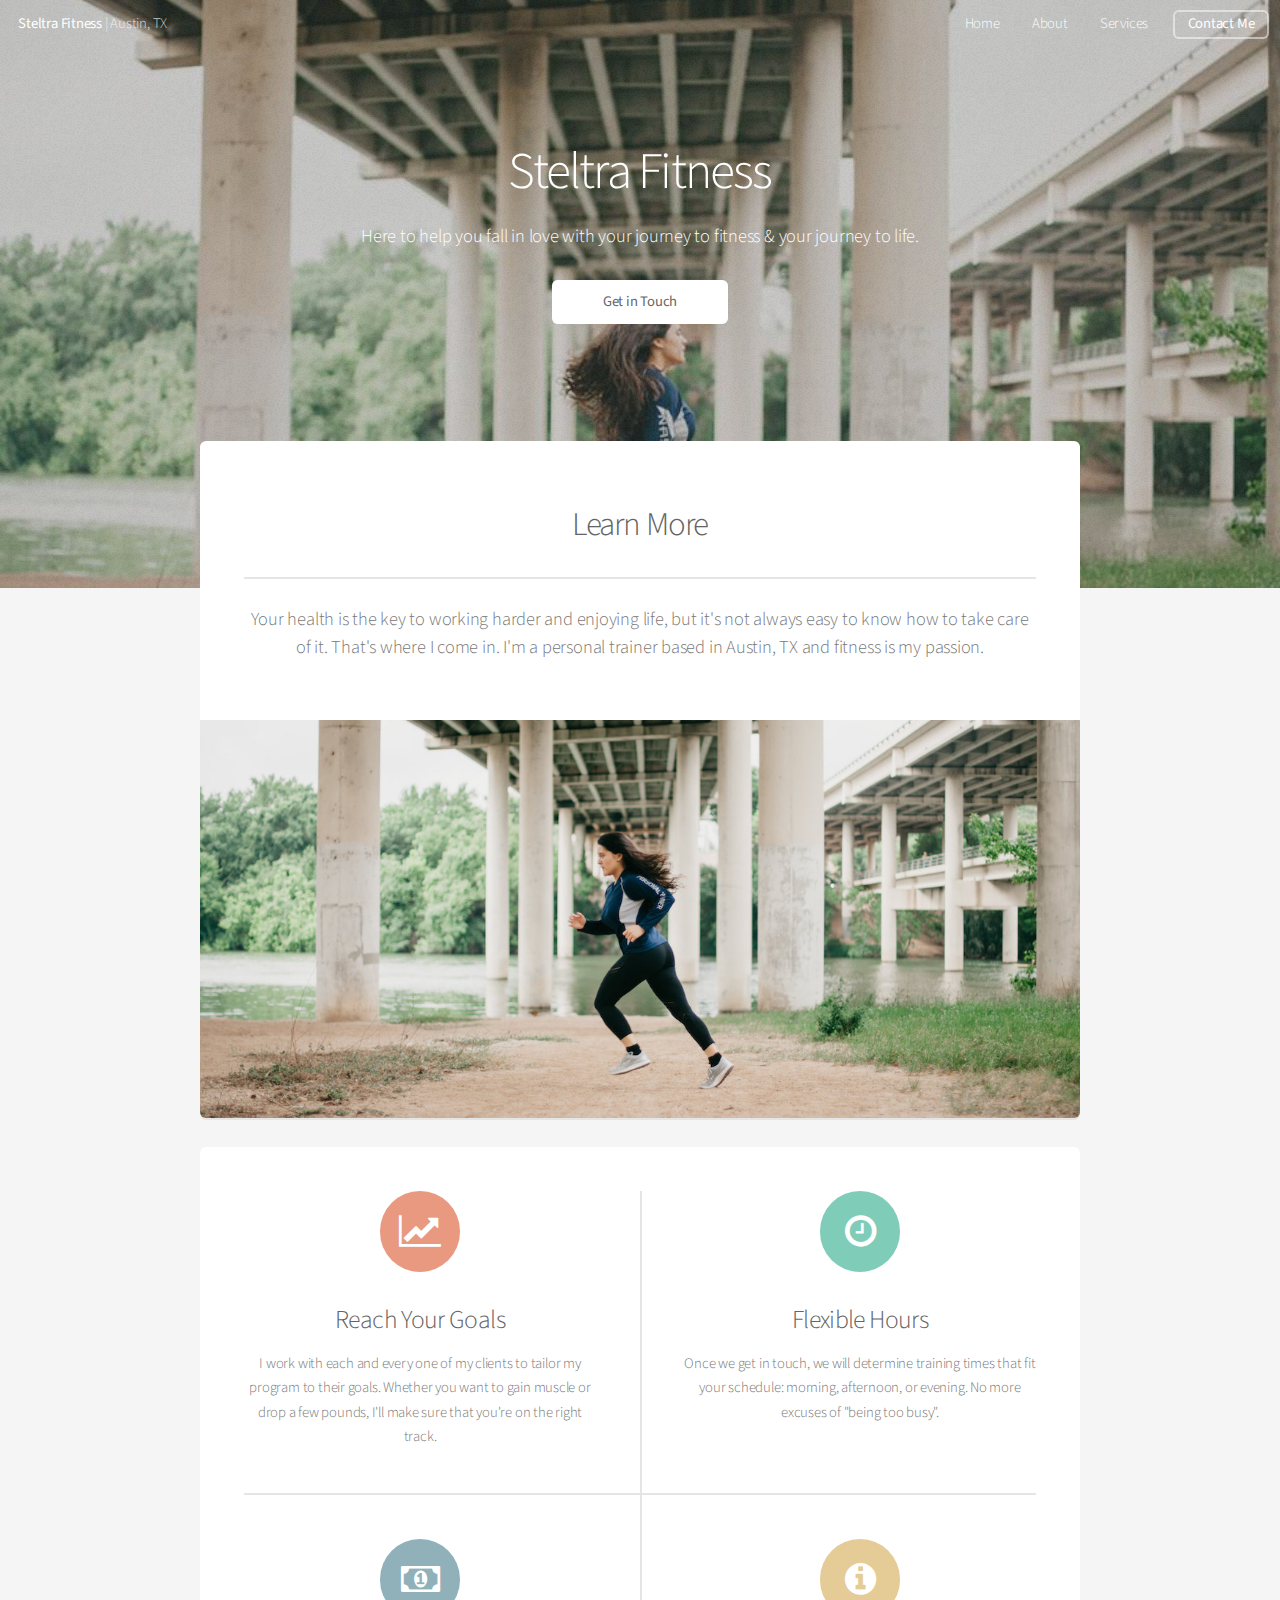
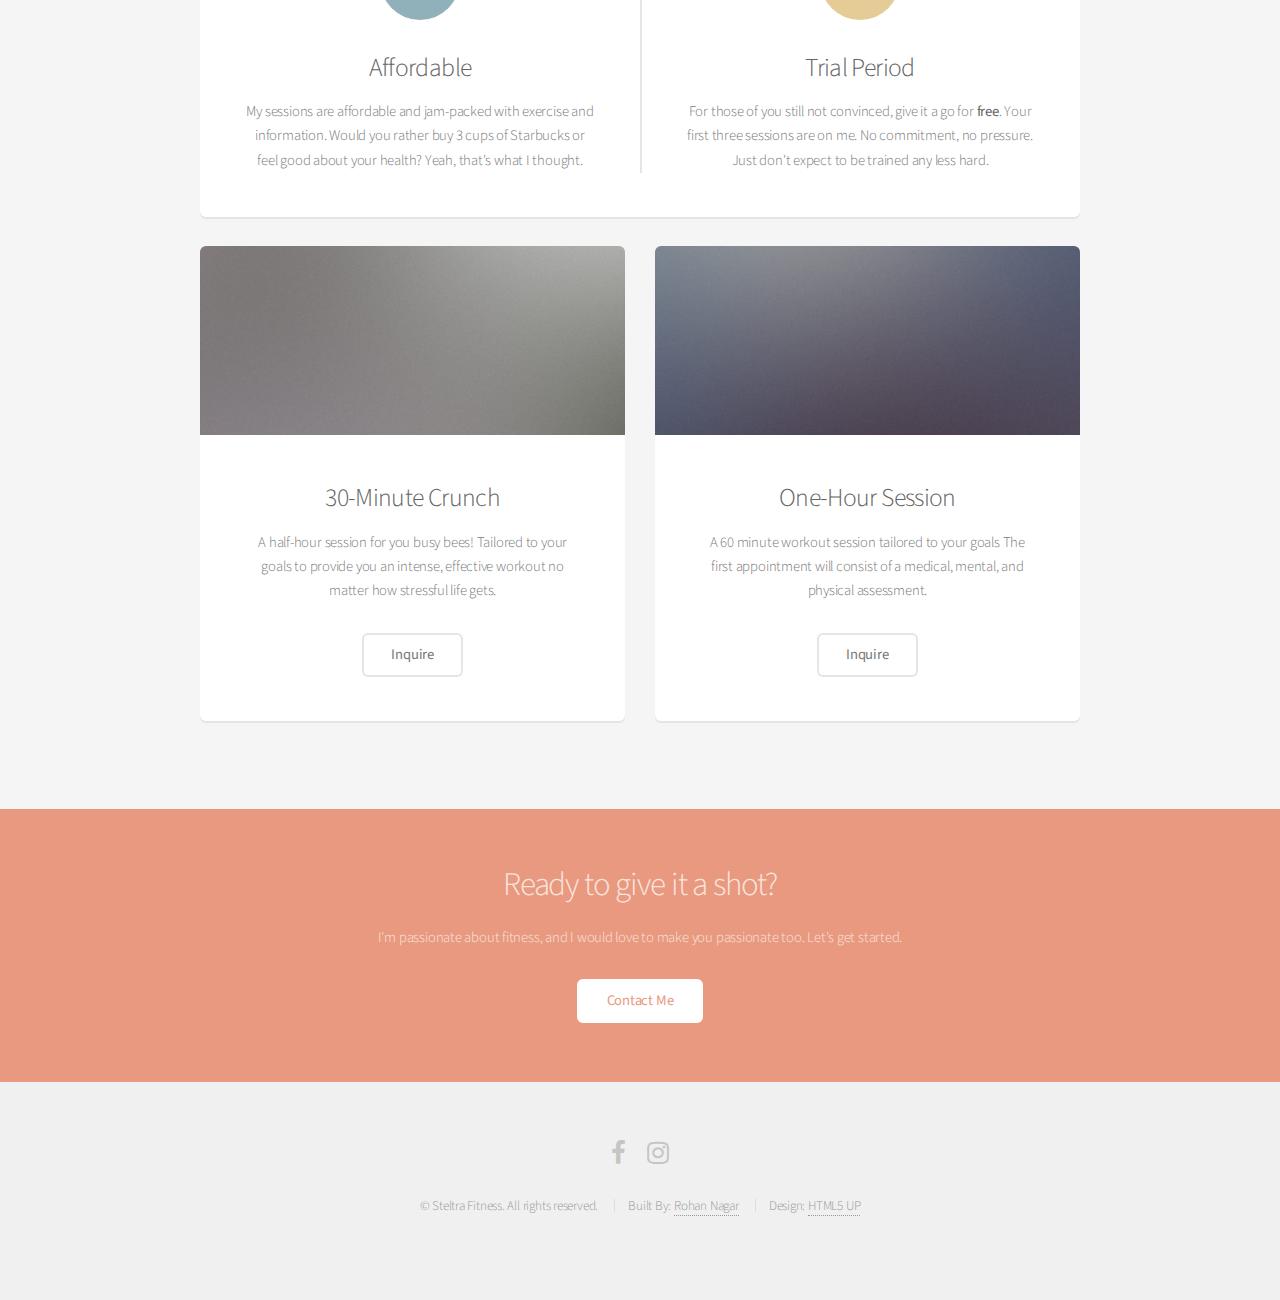
==== index.html @ f8e910b2 "Create initial home page" ====
<!DOCTYPE HTML>
<!--
	Alpha by HTML5 UP
	html5up.net | @ajlkn
	Free for personal and commercial use under the CCA 3.0 license (html5up.net/license)
-->
<html>
	<head>
		<title>Steltra Fitness</title>
		<meta charset="utf-8" />
		<meta name="viewport" content="width=device-width, initial-scale=1" />
		<!--[if lte IE 8]><script src="assets/js/ie/html5shiv.js"></script><![endif]-->
		<link rel="stylesheet" href="assets/css/main.css" />
		<!--[if lte IE 8]><link rel="stylesheet" href="assets/css/ie8.css" /><![endif]-->
	</head>
	<body class="landing">
		<div id="page-wrapper">

			<!-- Header -->
				<header id="header" class="alt">
					<h1><a href="index.html">Steltra Fitness</a> | Austin, TX</h1>
					<nav id="nav">
						<ul>
							<li><a href="index.html">Home</a></li>
							<li><a href="index.html">About</a></li>
							<li><a href="index.html">Services</a></li>
							<li><a href="#" class="button">Contact Me</a></li>
						</ul>
					</nav>
				</header>

			<!-- Banner -->
				<section id="banner">
					<h2>Steltra Fitness</h2>
					<p>Here to help you fall in love with your journey to fitness & your journey to life.</p>
					<ul class="actions">
						<li><a href="#" class="button special">Get in Touch</a></li>
						<!-- <li><a href="#" class="button">Learn More</a></li> -->
					</ul>
				</section>

			<!-- Main -->
				<section id="main" class="container">

					<section class="box special">
						<header class="major">
							<h2>Learn More</h2>
							<p>Your health is the key to working harder and enjoying life, but it's not always easy to know how to take
							care of it. That's where I come in. I'm a personal trainer based in Austin, TX and fitness is my passion.</p>
						</header>
						<span class="image featured"><img src="images/pic01.jpg" alt="" /></span>
					</section>

					<section class="box special features">
						<div class="features-row">
							<section>
								<span class="icon major fa-line-chart accent2"></span>
								<h3>Reach Your Goals</h3>
								<p>I work with each and every one of my clients to tailor my program to their goals.
								Whether you want to gain muscle or drop a few pounds, I'll make sure that you're on the right track.</p>
							</section>
							<section>
								<span class="icon major fa-clock-o accent3"></span>
								<h3>Flexible Hours</h3>
								<p>Once we get in touch, we will determine training times that fit your schedule: morning, afternoon, or evening. No more excuses of "being too busy".</p>
							</section>
						</div>
						<div class="features-row">
							<section>
								<span class="icon major fa-money accent4"></span>
								<h3>Affordable</h3>
								<p>My sessions are affordable and jam-packed with exercise and information. Would you rather
								buy 3 cups of Starbucks or feel good about your health? Yeah, that's what I thought.</p>
							</section>
							<section>
								<span class="icon major fa-info-circle accent5"></span>
								<h3>Trial Period</h3>
								<p>For those of you still not convinced, give it a go for <b>free</b>. Your first three sessions are
								on me. No commitment, no pressure. Just don't expect to be trained any less hard.</p>
							</section>
						</div>
					</section>

					<div class="row">
						<div class="6u 12u(narrower)">

							<section class="box special">
								<span class="image featured"><img src="images/pic02.jpg" alt="" /></span>
								<h3>30-Minute Crunch</h3>
								<p>A half-hour session for you busy bees! Tailored to your goals to provide
								you an intense, effective workout no matter how stressful life gets.</p>
								<ul class="actions">
									<li><a href="#" class="button alt">Inquire</a></li>
								</ul>
							</section>

						</div>
						<div class="6u 12u(narrower)">

							<section class="box special">
								<span class="image featured"><img src="images/pic03.jpg" alt="" /></span>
								<h3>One-Hour Session</h3>
								<p>A 60 minute workout session tailored to your goals The first appointment will
								consist of a medical, mental, and physical assessment.</p>
								<ul class="actions">
									<li><a href="#" class="button alt">Inquire</a></li>
								</ul>
							</section>

						</div>
					</div>

				</section>

			<!-- CTA -->
				<section id="cta">

					<h2>Ready to give it a shot?</h2>
					<p>I'm passionate about fitness, and I would love to make you passionate too. Let's get started.</p>

					<a href="#" class="button">Contact Me</a>
					<!-- <form>
						<div class="row uniform 50%">
							<div class="8u 12u(mobilep)">
								<input type="email" name="email" id="email" placeholder="Email Address" />
							</div>
							<div class="4u 12u(mobilep)">
								<input type="submit" value="Submit" class="fit" />
							</div>
						</div>
					</form> -->

				</section>

			<!-- Footer -->
				<footer id="footer">
					<ul class="icons">
						<li><a href="https://www.facebook.com/steltrafitness/" target="blank" class="icon fa-facebook"><span class="label">Facebook</span></a></li>
						<li><a href="https://www.instagram.com/steltrafitness/" target="blank" class="icon fa-instagram"><span class="label">Instagram</span></a></li>
					</ul>
					<ul class="copyright">
						<li>&copy; Steltra Fitness. All rights reserved.</li>
						<li>Built By: <a href="http://rohannagar.github.io">Rohan Nagar</a></li>
						<li>Design: <a href="http://html5up.net">HTML5 UP</a></li>
					</ul>
				</footer>

		</div>

		<!-- Scripts -->
			<script src="assets/js/jquery.min.js"></script>
			<script src="assets/js/jquery.dropotron.min.js"></script>
			<script src="assets/js/jquery.scrollgress.min.js"></script>
			<script src="assets/js/skel.min.js"></script>
			<script src="assets/js/util.js"></script>
			<!--[if lte IE 8]><script src="assets/js/ie/respond.min.js"></script><![endif]-->
			<script src="assets/js/main.js"></script>

	</body>
</html>
---- assets/css/main.css ----
@import url("font-awesome.min.css");
@import url("https://fonts.googleapis.com/css?family=Source+Sans+Pro:300,400,300italic,400italic");

/*
	Alpha by HTML5 UP
	html5up.net | @ajlkn
	Free for personal and commercial use under the CCA 3.0 license (html5up.net/license)
*/

/* Reset */

	html, body, div, span, applet, object, iframe, h1, h2, h3, h4, h5, h6, p, blockquote, pre, a, abbr, acronym, address, big, cite, code, del, dfn, em, img, ins, kbd, q, s, samp, small, strike, strong, sub, sup, tt, var, b, u, i, center, dl, dt, dd, ol, ul, li, fieldset, form, label, legend, table, caption, tbody, tfoot, thead, tr, th, td, article, aside, canvas, details, embed, figure, figcaption, footer, header, hgroup, menu, nav, output, ruby, section, summary, time, mark, audio, video {
		margin: 0;
		padding: 0;
		border: 0;
		font-size: 100%;
		font: inherit;
		vertical-align: baseline;
	}

	article, aside, details, figcaption, figure, footer, header, hgroup, menu, nav, section {
		display: block;
	}

	body {
		line-height: 1;
	}

	ol, ul {
		list-style: none;
	}

	blockquote, q {
		quotes: none;
	}

	blockquote:before, blockquote:after, q:before, q:after {
		content: '';
		content: none;
	}

	table {
		border-collapse: collapse;
		border-spacing: 0;
	}

	body {
		-webkit-text-size-adjust: none;
	}

/* Box Model */

	*, *:before, *:after {
		-moz-box-sizing: border-box;
		-webkit-box-sizing: border-box;
		box-sizing: border-box;
	}

/* Containers */

	.container {
		margin-left: auto;
		margin-right: auto;
	}

	.container.\31 25\25 {
		width: 100%;
		max-width: 75em;
		min-width: 60em;
	}

	.container.\37 5\25 {
		width: 45em;
	}

	.container.\35 0\25 {
		width: 30em;
	}

	.container.\32 5\25 {
		width: 15em;
	}

	.container {
		width: 60em;
	}

	@media screen and (max-width: 1680px) {

		.container.\31 25\25 {
			width: 100%;
			max-width: 75em;
			min-width: 60em;
		}

		.container.\37 5\25 {
			width: 45em;
		}

		.container.\35 0\25 {
			width: 30em;
		}

		.container.\32 5\25 {
			width: 15em;
		}

		.container {
			width: 60em;
		}

	}

	@media screen and (max-width: 1280px) {

		.container.\31 25\25 {
			width: 100%;
			max-width: 75em;
			min-width: 60em;
		}

		.container.\37 5\25 {
			width: 45em;
		}

		.container.\35 0\25 {
			width: 30em;
		}

		.container.\32 5\25 {
			width: 15em;
		}

		.container {
			width: 60em;
		}

	}

	@media screen and (max-width: 980px) {

		.container.\31 25\25 {
			width: 100%;
			max-width: 112.5%;
			min-width: 90%;
		}

		.container.\37 5\25 {
			width: 67.5%;
		}

		.container.\35 0\25 {
			width: 45%;
		}

		.container.\32 5\25 {
			width: 22.5%;
		}

		.container {
			width: 90%;
		}

	}

	@media screen and (max-width: 840px) {

		.container.\31 25\25 {
			width: 100%;
			max-width: 112.5%;
			min-width: 90%;
		}

		.container.\37 5\25 {
			width: 67.5%;
		}

		.container.\35 0\25 {
			width: 45%;
		}

		.container.\32 5\25 {
			width: 22.5%;
		}

		.container {
			width: 90% !important;
		}

	}

	@media screen and (max-width: 736px) {

		.container.\31 25\25 {
			width: 100%;
			max-width: 125%;
			min-width: 100%;
		}

		.container.\37 5\25 {
			width: 75%;
		}

		.container.\35 0\25 {
			width: 50%;
		}

		.container.\32 5\25 {
			width: 25%;
		}

		.container {
			width: 100% !important;
		}

	}

	@media screen and (max-width: 480px) {

		.container.\31 25\25 {
			width: 100%;
			max-width: 125%;
			min-width: 100%;
		}

		.container.\37 5\25 {
			width: 75%;
		}

		.container.\35 0\25 {
			width: 50%;
		}

		.container.\32 5\25 {
			width: 25%;
		}

		.container {
			width: 100% !important;
		}

	}

/* Grid */

	.row {
		border-bottom: solid 1px transparent;
		-moz-box-sizing: border-box;
		-webkit-box-sizing: border-box;
		box-sizing: border-box;
	}

	.row > * {
		float: left;
		-moz-box-sizing: border-box;
		-webkit-box-sizing: border-box;
		box-sizing: border-box;
	}

	.row:after, .row:before {
		content: '';
		display: block;
		clear: both;
		height: 0;
	}

	.row.uniform > * > :first-child {
		margin-top: 0;
	}

	.row.uniform > * > :last-child {
		margin-bottom: 0;
	}

	.row.\30 \25 > * {
		padding: 0 0 0 0em;
	}

	.row.\30 \25 {
		margin: 0 0 -1px 0em;
	}

	.row.uniform.\30 \25 > * {
		padding: 0em 0 0 0em;
	}

	.row.uniform.\30 \25 {
		margin: 0em 0 -1px 0em;
	}

	.row > * {
		padding: 0 0 0 2em;
	}

	.row {
		margin: 0 0 -1px -2em;
	}

	.row.uniform > * {
		padding: 2em 0 0 2em;
	}

	.row.uniform {
		margin: -2em 0 -1px -2em;
	}

	.row.\32 00\25 > * {
		padding: 0 0 0 4em;
	}

	.row.\32 00\25 {
		margin: 0 0 -1px -4em;
	}

	.row.uniform.\32 00\25 > * {
		padding: 4em 0 0 4em;
	}

	.row.uniform.\32 00\25 {
		margin: -4em 0 -1px -4em;
	}

	.row.\31 50\25 > * {
		padding: 0 0 0 3em;
	}

	.row.\31 50\25 {
		margin: 0 0 -1px -3em;
	}

	.row.uniform.\31 50\25 > * {
		padding: 3em 0 0 3em;
	}

	.row.uniform.\31 50\25 {
		margin: -3em 0 -1px -3em;
	}

	.row.\35 0\25 > * {
		padding: 0 0 0 1em;
	}

	.row.\35 0\25 {
		margin: 0 0 -1px -1em;
	}

	.row.uniform.\35 0\25 > * {
		padding: 1em 0 0 1em;
	}

	.row.uniform.\35 0\25 {
		margin: -1em 0 -1px -1em;
	}

	.row.\32 5\25 > * {
		padding: 0 0 0 0.5em;
	}

	.row.\32 5\25 {
		margin: 0 0 -1px -0.5em;
	}

	.row.uniform.\32 5\25 > * {
		padding: 0.5em 0 0 0.5em;
	}

	.row.uniform.\32 5\25 {
		margin: -0.5em 0 -1px -0.5em;
	}

	.\31 2u, .\31 2u\24 {
		width: 100%;
		clear: none;
		margin-left: 0;
	}

	.\31 1u, .\31 1u\24 {
		width: 91.6666666667%;
		clear: none;
		margin-left: 0;
	}

	.\31 0u, .\31 0u\24 {
		width: 83.3333333333%;
		clear: none;
		margin-left: 0;
	}

	.\39 u, .\39 u\24 {
		width: 75%;
		clear: none;
		margin-left: 0;
	}

	.\38 u, .\38 u\24 {
		width: 66.6666666667%;
		clear: none;
		margin-left: 0;
	}

	.\37 u, .\37 u\24 {
		width: 58.3333333333%;
		clear: none;
		margin-left: 0;
	}

	.\36 u, .\36 u\24 {
		width: 50%;
		clear: none;
		margin-left: 0;
	}

	.\35 u, .\35 u\24 {
		width: 41.6666666667%;
		clear: none;
		margin-left: 0;
	}

	.\34 u, .\34 u\24 {
		width: 33.3333333333%;
		clear: none;
		margin-left: 0;
	}

	.\33 u, .\33 u\24 {
		width: 25%;
		clear: none;
		margin-left: 0;
	}

	.\32 u, .\32 u\24 {
		width: 16.6666666667%;
		clear: none;
		margin-left: 0;
	}

	.\31 u, .\31 u\24 {
		width: 8.3333333333%;
		clear: none;
		margin-left: 0;
	}

	.\31 2u\24 + *,
	.\31 1u\24 + *,
	.\31 0u\24 + *,
	.\39 u\24 + *,
	.\38 u\24 + *,
	.\37 u\24 + *,
	.\36 u\24 + *,
	.\35 u\24 + *,
	.\34 u\24 + *,
	.\33 u\24 + *,
	.\32 u\24 + *,
	.\31 u\24 + * {
		clear: left;
	}

	.\-11u {
		margin-left: 91.66667%;
	}

	.\-10u {
		margin-left: 83.33333%;
	}

	.\-9u {
		margin-left: 75%;
	}

	.\-8u {
		margin-left: 66.66667%;
	}

	.\-7u {
		margin-left: 58.33333%;
	}

	.\-6u {
		margin-left: 50%;
	}

	.\-5u {
		margin-left: 41.66667%;
	}

	.\-4u {
		margin-left: 33.33333%;
	}

	.\-3u {
		margin-left: 25%;
	}

	.\-2u {
		margin-left: 16.66667%;
	}

	.\-1u {
		margin-left: 8.33333%;
	}

	@media screen and (max-width: 1680px) {

		.row > * {
			padding: 0 0 0 2em;
		}

		.row {
			margin: 0 0 -1px -2em;
		}

		.row.uniform > * {
			padding: 2em 0 0 2em;
		}

		.row.uniform {
			margin: -2em 0 -1px -2em;
		}

		.row.\32 00\25 > * {
			padding: 0 0 0 4em;
		}

		.row.\32 00\25 {
			margin: 0 0 -1px -4em;
		}

		.row.uniform.\32 00\25 > * {
			padding: 4em 0 0 4em;
		}

		.row.uniform.\32 00\25 {
			margin: -4em 0 -1px -4em;
		}

		.row.\31 50\25 > * {
			padding: 0 0 0 3em;
		}

		.row.\31 50\25 {
			margin: 0 0 -1px -3em;
		}

		.row.uniform.\31 50\25 > * {
			padding: 3em 0 0 3em;
		}

		.row.uniform.\31 50\25 {
			margin: -3em 0 -1px -3em;
		}

		.row.\35 0\25 > * {
			padding: 0 0 0 1em;
		}

		.row.\35 0\25 {
			margin: 0 0 -1px -1em;
		}

		.row.uniform.\35 0\25 > * {
			padding: 1em 0 0 1em;
		}

		.row.uniform.\35 0\25 {
			margin: -1em 0 -1px -1em;
		}

		.row.\32 5\25 > * {
			padding: 0 0 0 0.5em;
		}

		.row.\32 5\25 {
			margin: 0 0 -1px -0.5em;
		}

		.row.uniform.\32 5\25 > * {
			padding: 0.5em 0 0 0.5em;
		}

		.row.uniform.\32 5\25 {
			margin: -0.5em 0 -1px -0.5em;
		}

		.\31 2u\28wide\29, .\31 2u\24\28wide\29 {
			width: 100%;
			clear: none;
			margin-left: 0;
		}

		.\31 1u\28wide\29, .\31 1u\24\28wide\29 {
			width: 91.6666666667%;
			clear: none;
			margin-left: 0;
		}

		.\31 0u\28wide\29, .\31 0u\24\28wide\29 {
			width: 83.3333333333%;
			clear: none;
			margin-left: 0;
		}

		.\39 u\28wide\29, .\39 u\24\28wide\29 {
			width: 75%;
			clear: none;
			margin-left: 0;
		}

		.\38 u\28wide\29, .\38 u\24\28wide\29 {
			width: 66.6666666667%;
			clear: none;
			margin-left: 0;
		}

		.\37 u\28wide\29, .\37 u\24\28wide\29 {
			width: 58.3333333333%;
			clear: none;
			margin-left: 0;
		}

		.\36 u\28wide\29, .\36 u\24\28wide\29 {
			width: 50%;
			clear: none;
			margin-left: 0;
		}

		.\35 u\28wide\29, .\35 u\24\28wide\29 {
			width: 41.6666666667%;
			clear: none;
			margin-left: 0;
		}

		.\34 u\28wide\29, .\34 u\24\28wide\29 {
			width: 33.3333333333%;
			clear: none;
			margin-left: 0;
		}

		.\33 u\28wide\29, .\33 u\24\28wide\29 {
			width: 25%;
			clear: none;
			margin-left: 0;
		}

		.\32 u\28wide\29, .\32 u\24\28wide\29 {
			width: 16.6666666667%;
			clear: none;
			margin-left: 0;
		}

		.\31 u\28wide\29, .\31 u\24\28wide\29 {
			width: 8.3333333333%;
			clear: none;
			margin-left: 0;
		}

		.\31 2u\24\28wide\29 + *,
		.\31 1u\24\28wide\29 + *,
		.\31 0u\24\28wide\29 + *,
		.\39 u\24\28wide\29 + *,
		.\38 u\24\28wide\29 + *,
		.\37 u\24\28wide\29 + *,
		.\36 u\24\28wide\29 + *,
		.\35 u\24\28wide\29 + *,
		.\34 u\24\28wide\29 + *,
		.\33 u\24\28wide\29 + *,
		.\32 u\24\28wide\29 + *,
		.\31 u\24\28wide\29 + * {
			clear: left;
		}

		.\-11u\28wide\29 {
			margin-left: 91.66667%;
		}

		.\-10u\28wide\29 {
			margin-left: 83.33333%;
		}

		.\-9u\28wide\29 {
			margin-left: 75%;
		}

		.\-8u\28wide\29 {
			margin-left: 66.66667%;
		}

		.\-7u\28wide\29 {
			margin-left: 58.33333%;
		}

		.\-6u\28wide\29 {
			margin-left: 50%;
		}

		.\-5u\28wide\29 {
			margin-left: 41.66667%;
		}

		.\-4u\28wide\29 {
			margin-left: 33.33333%;
		}

		.\-3u\28wide\29 {
			margin-left: 25%;
		}

		.\-2u\28wide\29 {
			margin-left: 16.66667%;
		}

		.\-1u\28wide\29 {
			margin-left: 8.33333%;
		}

	}

	@media screen and (max-width: 1280px) {

		.row > * {
			padding: 0 0 0 2em;
		}

		.row {
			margin: 0 0 -1px -2em;
		}

		.row.uniform > * {
			padding: 2em 0 0 2em;
		}

		.row.uniform {
			margin: -2em 0 -1px -2em;
		}

		.row.\32 00\25 > * {
			padding: 0 0 0 4em;
		}

		.row.\32 00\25 {
			margin: 0 0 -1px -4em;
		}

		.row.uniform.\32 00\25 > * {
			padding: 4em 0 0 4em;
		}

		.row.uniform.\32 00\25 {
			margin: -4em 0 -1px -4em;
		}

		.row.\31 50\25 > * {
			padding: 0 0 0 3em;
		}

		.row.\31 50\25 {
			margin: 0 0 -1px -3em;
		}

		.row.uniform.\31 50\25 > * {
			padding: 3em 0 0 3em;
		}

		.row.uniform.\31 50\25 {
			margin: -3em 0 -1px -3em;
		}

		.row.\35 0\25 > * {
			padding: 0 0 0 1em;
		}

		.row.\35 0\25 {
			margin: 0 0 -1px -1em;
		}

		.row.uniform.\35 0\25 > * {
			padding: 1em 0 0 1em;
		}

		.row.uniform.\35 0\25 {
			margin: -1em 0 -1px -1em;
		}

		.row.\32 5\25 > * {
			padding: 0 0 0 0.5em;
		}

		.row.\32 5\25 {
			margin: 0 0 -1px -0.5em;
		}

		.row.uniform.\32 5\25 > * {
			padding: 0.5em 0 0 0.5em;
		}

		.row.uniform.\32 5\25 {
			margin: -0.5em 0 -1px -0.5em;
		}

		.\31 2u\28normal\29, .\31 2u\24\28normal\29 {
			width: 100%;
			clear: none;
			margin-left: 0;
		}

		.\31 1u\28normal\29, .\31 1u\24\28normal\29 {
			width: 91.6666666667%;
			clear: none;
			margin-left: 0;
		}

		.\31 0u\28normal\29, .\31 0u\24\28normal\29 {
			width: 83.3333333333%;
			clear: none;
			margin-left: 0;
		}

		.\39 u\28normal\29, .\39 u\24\28normal\29 {
			width: 75%;
			clear: none;
			margin-left: 0;
		}

		.\38 u\28normal\29, .\38 u\24\28normal\29 {
			width: 66.6666666667%;
			clear: none;
			margin-left: 0;
		}

		.\37 u\28normal\29, .\37 u\24\28normal\29 {
			width: 58.3333333333%;
			clear: none;
			margin-left: 0;
		}

		.\36 u\28normal\29, .\36 u\24\28normal\29 {
			width: 50%;
			clear: none;
			margin-left: 0;
		}

		.\35 u\28normal\29, .\35 u\24\28normal\29 {
			width: 41.6666666667%;
			clear: none;
			margin-left: 0;
		}

		.\34 u\28normal\29, .\34 u\24\28normal\29 {
			width: 33.3333333333%;
			clear: none;
			margin-left: 0;
		}

		.\33 u\28normal\29, .\33 u\24\28normal\29 {
			width: 25%;
			clear: none;
			margin-left: 0;
		}

		.\32 u\28normal\29, .\32 u\24\28normal\29 {
			width: 16.6666666667%;
			clear: none;
			margin-left: 0;
		}

		.\31 u\28normal\29, .\31 u\24\28normal\29 {
			width: 8.3333333333%;
			clear: none;
			margin-left: 0;
		}

		.\31 2u\24\28normal\29 + *,
		.\31 1u\24\28normal\29 + *,
		.\31 0u\24\28normal\29 + *,
		.\39 u\24\28normal\29 + *,
		.\38 u\24\28normal\29 + *,
		.\37 u\24\28normal\29 + *,
		.\36 u\24\28normal\29 + *,
		.\35 u\24\28normal\29 + *,
		.\34 u\24\28normal\29 + *,
		.\33 u\24\28normal\29 + *,
		.\32 u\24\28normal\29 + *,
		.\31 u\24\28normal\29 + * {
			clear: left;
		}

		.\-11u\28normal\29 {
			margin-left: 91.66667%;
		}

		.\-10u\28normal\29 {
			margin-left: 83.33333%;
		}

		.\-9u\28normal\29 {
			margin-left: 75%;
		}

		.\-8u\28normal\29 {
			margin-left: 66.66667%;
		}

		.\-7u\28normal\29 {
			margin-left: 58.33333%;
		}

		.\-6u\28normal\29 {
			margin-left: 50%;
		}

		.\-5u\28normal\29 {
			margin-left: 41.66667%;
		}

		.\-4u\28normal\29 {
			margin-left: 33.33333%;
		}

		.\-3u\28normal\29 {
			margin-left: 25%;
		}

		.\-2u\28normal\29 {
			margin-left: 16.66667%;
		}

		.\-1u\28normal\29 {
			margin-left: 8.33333%;
		}

	}

	@media screen and (max-width: 980px) {

		.row > * {
			padding: 0 0 0 2em;
		}

		.row {
			margin: 0 0 -1px -2em;
		}

		.row.uniform > * {
			padding: 2em 0 0 2em;
		}

		.row.uniform {
			margin: -2em 0 -1px -2em;
		}

		.row.\32 00\25 > * {
			padding: 0 0 0 4em;
		}

		.row.\32 00\25 {
			margin: 0 0 -1px -4em;
		}

		.row.uniform.\32 00\25 > * {
			padding: 4em 0 0 4em;
		}

		.row.uniform.\32 00\25 {
			margin: -4em 0 -1px -4em;
		}

		.row.\31 50\25 > * {
			padding: 0 0 0 3em;
		}

		.row.\31 50\25 {
			margin: 0 0 -1px -3em;
		}

		.row.uniform.\31 50\25 > * {
			padding: 3em 0 0 3em;
		}

		.row.uniform.\31 50\25 {
			margin: -3em 0 -1px -3em;
		}

		.row.\35 0\25 > * {
			padding: 0 0 0 1em;
		}

		.row.\35 0\25 {
			margin: 0 0 -1px -1em;
		}

		.row.uniform.\35 0\25 > * {
			padding: 1em 0 0 1em;
		}

		.row.uniform.\35 0\25 {
			margin: -1em 0 -1px -1em;
		}

		.row.\32 5\25 > * {
			padding: 0 0 0 0.5em;
		}

		.row.\32 5\25 {
			margin: 0 0 -1px -0.5em;
		}

		.row.uniform.\32 5\25 > * {
			padding: 0.5em 0 0 0.5em;
		}

		.row.uniform.\32 5\25 {
			margin: -0.5em 0 -1px -0.5em;
		}

		.\31 2u\28narrow\29, .\31 2u\24\28narrow\29 {
			width: 100%;
			clear: none;
			margin-left: 0;
		}

		.\31 1u\28narrow\29, .\31 1u\24\28narrow\29 {
			width: 91.6666666667%;
			clear: none;
			margin-left: 0;
		}

		.\31 0u\28narrow\29, .\31 0u\24\28narrow\29 {
			width: 83.3333333333%;
			clear: none;
			margin-left: 0;
		}

		.\39 u\28narrow\29, .\39 u\24\28narrow\29 {
			width: 75%;
			clear: none;
			margin-left: 0;
		}

		.\38 u\28narrow\29, .\38 u\24\28narrow\29 {
			width: 66.6666666667%;
			clear: none;
			margin-left: 0;
		}

		.\37 u\28narrow\29, .\37 u\24\28narrow\29 {
			width: 58.3333333333%;
			clear: none;
			margin-left: 0;
		}

		.\36 u\28narrow\29, .\36 u\24\28narrow\29 {
			width: 50%;
			clear: none;
			margin-left: 0;
		}

		.\35 u\28narrow\29, .\35 u\24\28narrow\29 {
			width: 41.6666666667%;
			clear: none;
			margin-left: 0;
		}

		.\34 u\28narrow\29, .\34 u\24\28narrow\29 {
			width: 33.3333333333%;
			clear: none;
			margin-left: 0;
		}

		.\33 u\28narrow\29, .\33 u\24\28narrow\29 {
			width: 25%;
			clear: none;
			margin-left: 0;
		}

		.\32 u\28narrow\29, .\32 u\24\28narrow\29 {
			width: 16.6666666667%;
			clear: none;
			margin-left: 0;
		}

		.\31 u\28narrow\29, .\31 u\24\28narrow\29 {
			width: 8.3333333333%;
			clear: none;
			margin-left: 0;
		}

		.\31 2u\24\28narrow\29 + *,
		.\31 1u\24\28narrow\29 + *,
		.\31 0u\24\28narrow\29 + *,
		.\39 u\24\28narrow\29 + *,
		.\38 u\24\28narrow\29 + *,
		.\37 u\24\28narrow\29 + *,
		.\36 u\24\28narrow\29 + *,
		.\35 u\24\28narrow\29 + *,
		.\34 u\24\28narrow\29 + *,
		.\33 u\24\28narrow\29 + *,
		.\32 u\24\28narrow\29 + *,
		.\31 u\24\28narrow\29 + * {
			clear: left;
		}

		.\-11u\28narrow\29 {
			margin-left: 91.66667%;
		}

		.\-10u\28narrow\29 {
			margin-left: 83.33333%;
		}

		.\-9u\28narrow\29 {
			margin-left: 75%;
		}

		.\-8u\28narrow\29 {
			margin-left: 66.66667%;
		}

		.\-7u\28narrow\29 {
			margin-left: 58.33333%;
		}

		.\-6u\28narrow\29 {
			margin-left: 50%;
		}

		.\-5u\28narrow\29 {
			margin-left: 41.66667%;
		}

		.\-4u\28narrow\29 {
			margin-left: 33.33333%;
		}

		.\-3u\28narrow\29 {
			margin-left: 25%;
		}

		.\-2u\28narrow\29 {
			margin-left: 16.66667%;
		}

		.\-1u\28narrow\29 {
			margin-left: 8.33333%;
		}

	}

	@media screen and (max-width: 840px) {

		.row > * {
			padding: 0 0 0 2em;
		}

		.row {
			margin: 0 0 -1px -2em;
		}

		.row.uniform > * {
			padding: 2em 0 0 2em;
		}

		.row.uniform {
			margin: -2em 0 -1px -2em;
		}

		.row.\32 00\25 > * {
			padding: 0 0 0 4em;
		}

		.row.\32 00\25 {
			margin: 0 0 -1px -4em;
		}

		.row.uniform.\32 00\25 > * {
			padding: 4em 0 0 4em;
		}

		.row.uniform.\32 00\25 {
			margin: -4em 0 -1px -4em;
		}

		.row.\31 50\25 > * {
			padding: 0 0 0 3em;
		}

		.row.\31 50\25 {
			margin: 0 0 -1px -3em;
		}

		.row.uniform.\31 50\25 > * {
			padding: 3em 0 0 3em;
		}

		.row.uniform.\31 50\25 {
			margin: -3em 0 -1px -3em;
		}

		.row.\35 0\25 > * {
			padding: 0 0 0 1em;
		}

		.row.\35 0\25 {
			margin: 0 0 -1px -1em;
		}

		.row.uniform.\35 0\25 > * {
			padding: 1em 0 0 1em;
		}

		.row.uniform.\35 0\25 {
			margin: -1em 0 -1px -1em;
		}

		.row.\32 5\25 > * {
			padding: 0 0 0 0.5em;
		}

		.row.\32 5\25 {
			margin: 0 0 -1px -0.5em;
		}

		.row.uniform.\32 5\25 > * {
			padding: 0.5em 0 0 0.5em;
		}

		.row.uniform.\32 5\25 {
			margin: -0.5em 0 -1px -0.5em;
		}

		.\31 2u\28narrower\29, .\31 2u\24\28narrower\29 {
			width: 100%;
			clear: none;
			margin-left: 0;
		}

		.\31 1u\28narrower\29, .\31 1u\24\28narrower\29 {
			width: 91.6666666667%;
			clear: none;
			margin-left: 0;
		}

		.\31 0u\28narrower\29, .\31 0u\24\28narrower\29 {
			width: 83.3333333333%;
			clear: none;
			margin-left: 0;
		}

		.\39 u\28narrower\29, .\39 u\24\28narrower\29 {
			width: 75%;
			clear: none;
			margin-left: 0;
		}

		.\38 u\28narrower\29, .\38 u\24\28narrower\29 {
			width: 66.6666666667%;
			clear: none;
			margin-left: 0;
		}

		.\37 u\28narrower\29, .\37 u\24\28narrower\29 {
			width: 58.3333333333%;
			clear: none;
			margin-left: 0;
		}

		.\36 u\28narrower\29, .\36 u\24\28narrower\29 {
			width: 50%;
			clear: none;
			margin-left: 0;
		}

		.\35 u\28narrower\29, .\35 u\24\28narrower\29 {
			width: 41.6666666667%;
			clear: none;
			margin-left: 0;
		}

		.\34 u\28narrower\29, .\34 u\24\28narrower\29 {
			width: 33.3333333333%;
			clear: none;
			margin-left: 0;
		}

		.\33 u\28narrower\29, .\33 u\24\28narrower\29 {
			width: 25%;
			clear: none;
			margin-left: 0;
		}

		.\32 u\28narrower\29, .\32 u\24\28narrower\29 {
			width: 16.6666666667%;
			clear: none;
			margin-left: 0;
		}

		.\31 u\28narrower\29, .\31 u\24\28narrower\29 {
			width: 8.3333333333%;
			clear: none;
			margin-left: 0;
		}

		.\31 2u\24\28narrower\29 + *,
		.\31 1u\24\28narrower\29 + *,
		.\31 0u\24\28narrower\29 + *,
		.\39 u\24\28narrower\29 + *,
		.\38 u\24\28narrower\29 + *,
		.\37 u\24\28narrower\29 + *,
		.\36 u\24\28narrower\29 + *,
		.\35 u\24\28narrower\29 + *,
		.\34 u\24\28narrower\29 + *,
		.\33 u\24\28narrower\29 + *,
		.\32 u\24\28narrower\29 + *,
		.\31 u\24\28narrower\29 + * {
			clear: left;
		}

		.\-11u\28narrower\29 {
			margin-left: 91.66667%;
		}

		.\-10u\28narrower\29 {
			margin-left: 83.33333%;
		}

		.\-9u\28narrower\29 {
			margin-left: 75%;
		}

		.\-8u\28narrower\29 {
			margin-left: 66.66667%;
		}

		.\-7u\28narrower\29 {
			margin-left: 58.33333%;
		}

		.\-6u\28narrower\29 {
			margin-left: 50%;
		}

		.\-5u\28narrower\29 {
			margin-left: 41.66667%;
		}

		.\-4u\28narrower\29 {
			margin-left: 33.33333%;
		}

		.\-3u\28narrower\29 {
			margin-left: 25%;
		}

		.\-2u\28narrower\29 {
			margin-left: 16.66667%;
		}

		.\-1u\28narrower\29 {
			margin-left: 8.33333%;
		}

	}

	@media screen and (max-width: 736px) {

		.row > * {
			padding: 0 0 0 2em;
		}

		.row {
			margin: 0 0 -1px -2em;
		}

		.row.uniform > * {
			padding: 2em 0 0 2em;
		}

		.row.uniform {
			margin: -2em 0 -1px -2em;
		}

		.row.\32 00\25 > * {
			padding: 0 0 0 4em;
		}

		.row.\32 00\25 {
			margin: 0 0 -1px -4em;
		}

		.row.uniform.\32 00\25 > * {
			padding: 4em 0 0 4em;
		}

		.row.uniform.\32 00\25 {
			margin: -4em 0 -1px -4em;
		}

		.row.\31 50\25 > * {
			padding: 0 0 0 3em;
		}

		.row.\31 50\25 {
			margin: 0 0 -1px -3em;
		}

		.row.uniform.\31 50\25 > * {
			padding: 3em 0 0 3em;
		}

		.row.uniform.\31 50\25 {
			margin: -3em 0 -1px -3em;
		}

		.row.\35 0\25 > * {
			padding: 0 0 0 1em;
		}

		.row.\35 0\25 {
			margin: 0 0 -1px -1em;
		}

		.row.uniform.\35 0\25 > * {
			padding: 1em 0 0 1em;
		}

		.row.uniform.\35 0\25 {
			margin: -1em 0 -1px -1em;
		}

		.row.\32 5\25 > * {
			padding: 0 0 0 0.5em;
		}

		.row.\32 5\25 {
			margin: 0 0 -1px -0.5em;
		}

		.row.uniform.\32 5\25 > * {
			padding: 0.5em 0 0 0.5em;
		}

		.row.uniform.\32 5\25 {
			margin: -0.5em 0 -1px -0.5em;
		}

		.\31 2u\28mobile\29, .\31 2u\24\28mobile\29 {
			width: 100%;
			clear: none;
			margin-left: 0;
		}

		.\31 1u\28mobile\29, .\31 1u\24\28mobile\29 {
			width: 91.6666666667%;
			clear: none;
			margin-left: 0;
		}

		.\31 0u\28mobile\29, .\31 0u\24\28mobile\29 {
			width: 83.3333333333%;
			clear: none;
			margin-left: 0;
		}

		.\39 u\28mobile\29, .\39 u\24\28mobile\29 {
			width: 75%;
			clear: none;
			margin-left: 0;
		}

		.\38 u\28mobile\29, .\38 u\24\28mobile\29 {
			width: 66.6666666667%;
			clear: none;
			margin-left: 0;
		}

		.\37 u\28mobile\29, .\37 u\24\28mobile\29 {
			width: 58.3333333333%;
			clear: none;
			margin-left: 0;
		}

		.\36 u\28mobile\29, .\36 u\24\28mobile\29 {
			width: 50%;
			clear: none;
			margin-left: 0;
		}

		.\35 u\28mobile\29, .\35 u\24\28mobile\29 {
			width: 41.6666666667%;
			clear: none;
			margin-left: 0;
		}

		.\34 u\28mobile\29, .\34 u\24\28mobile\29 {
			width: 33.3333333333%;
			clear: none;
			margin-left: 0;
		}

		.\33 u\28mobile\29, .\33 u\24\28mobile\29 {
			width: 25%;
			clear: none;
			margin-left: 0;
		}

		.\32 u\28mobile\29, .\32 u\24\28mobile\29 {
			width: 16.6666666667%;
			clear: none;
			margin-left: 0;
		}

		.\31 u\28mobile\29, .\31 u\24\28mobile\29 {
			width: 8.3333333333%;
			clear: none;
			margin-left: 0;
		}

		.\31 2u\24\28mobile\29 + *,
		.\31 1u\24\28mobile\29 + *,
		.\31 0u\24\28mobile\29 + *,
		.\39 u\24\28mobile\29 + *,
		.\38 u\24\28mobile\29 + *,
		.\37 u\24\28mobile\29 + *,
		.\36 u\24\28mobile\29 + *,
		.\35 u\24\28mobile\29 + *,
		.\34 u\24\28mobile\29 + *,
		.\33 u\24\28mobile\29 + *,
		.\32 u\24\28mobile\29 + *,
		.\31 u\24\28mobile\29 + * {
			clear: left;
		}

		.\-11u\28mobile\29 {
			margin-left: 91.66667%;
		}

		.\-10u\28mobile\29 {
			margin-left: 83.33333%;
		}

		.\-9u\28mobile\29 {
			margin-left: 75%;
		}

		.\-8u\28mobile\29 {
			margin-left: 66.66667%;
		}

		.\-7u\28mobile\29 {
			margin-left: 58.33333%;
		}

		.\-6u\28mobile\29 {
			margin-left: 50%;
		}

		.\-5u\28mobile\29 {
			margin-left: 41.66667%;
		}

		.\-4u\28mobile\29 {
			margin-left: 33.33333%;
		}

		.\-3u\28mobile\29 {
			margin-left: 25%;
		}

		.\-2u\28mobile\29 {
			margin-left: 16.66667%;
		}

		.\-1u\28mobile\29 {
			margin-left: 8.33333%;
		}

	}

	@media screen and (max-width: 480px) {

		.row > * {
			padding: 0 0 0 2em;
		}

		.row {
			margin: 0 0 -1px -2em;
		}

		.row.uniform > * {
			padding: 2em 0 0 2em;
		}

		.row.uniform {
			margin: -2em 0 -1px -2em;
		}

		.row.\32 00\25 > * {
			padding: 0 0 0 4em;
		}

		.row.\32 00\25 {
			margin: 0 0 -1px -4em;
		}

		.row.uniform.\32 00\25 > * {
			padding: 4em 0 0 4em;
		}

		.row.uniform.\32 00\25 {
			margin: -4em 0 -1px -4em;
		}

		.row.\31 50\25 > * {
			padding: 0 0 0 3em;
		}

		.row.\31 50\25 {
			margin: 0 0 -1px -3em;
		}

		.row.uniform.\31 50\25 > * {
			padding: 3em 0 0 3em;
		}

		.row.uniform.\31 50\25 {
			margin: -3em 0 -1px -3em;
		}

		.row.\35 0\25 > * {
			padding: 0 0 0 1em;
		}

		.row.\35 0\25 {
			margin: 0 0 -1px -1em;
		}

		.row.uniform.\35 0\25 > * {
			padding: 1em 0 0 1em;
		}

		.row.uniform.\35 0\25 {
			margin: -1em 0 -1px -1em;
		}

		.row.\32 5\25 > * {
			padding: 0 0 0 0.5em;
		}

		.row.\32 5\25 {
			margin: 0 0 -1px -0.5em;
		}

		.row.uniform.\32 5\25 > * {
			padding: 0.5em 0 0 0.5em;
		}

		.row.uniform.\32 5\25 {
			margin: -0.5em 0 -1px -0.5em;
		}

		.\31 2u\28mobilep\29, .\31 2u\24\28mobilep\29 {
			width: 100%;
			clear: none;
			margin-left: 0;
		}

		.\31 1u\28mobilep\29, .\31 1u\24\28mobilep\29 {
			width: 91.6666666667%;
			clear: none;
			margin-left: 0;
		}

		.\31 0u\28mobilep\29, .\31 0u\24\28mobilep\29 {
			width: 83.3333333333%;
			clear: none;
			margin-left: 0;
		}

		.\39 u\28mobilep\29, .\39 u\24\28mobilep\29 {
			width: 75%;
			clear: none;
			margin-left: 0;
		}

		.\38 u\28mobilep\29, .\38 u\24\28mobilep\29 {
			width: 66.6666666667%;
			clear: none;
			margin-left: 0;
		}

		.\37 u\28mobilep\29, .\37 u\24\28mobilep\29 {
			width: 58.3333333333%;
			clear: none;
			margin-left: 0;
		}

		.\36 u\28mobilep\29, .\36 u\24\28mobilep\29 {
			width: 50%;
			clear: none;
			margin-left: 0;
		}

		.\35 u\28mobilep\29, .\35 u\24\28mobilep\29 {
			width: 41.6666666667%;
			clear: none;
			margin-left: 0;
		}

		.\34 u\28mobilep\29, .\34 u\24\28mobilep\29 {
			width: 33.3333333333%;
			clear: none;
			margin-left: 0;
		}

		.\33 u\28mobilep\29, .\33 u\24\28mobilep\29 {
			width: 25%;
			clear: none;
			margin-left: 0;
		}

		.\32 u\28mobilep\29, .\32 u\24\28mobilep\29 {
			width: 16.6666666667%;
			clear: none;
			margin-left: 0;
		}

		.\31 u\28mobilep\29, .\31 u\24\28mobilep\29 {
			width: 8.3333333333%;
			clear: none;
			margin-left: 0;
		}

		.\31 2u\24\28mobilep\29 + *,
		.\31 1u\24\28mobilep\29 + *,
		.\31 0u\24\28mobilep\29 + *,
		.\39 u\24\28mobilep\29 + *,
		.\38 u\24\28mobilep\29 + *,
		.\37 u\24\28mobilep\29 + *,
		.\36 u\24\28mobilep\29 + *,
		.\35 u\24\28mobilep\29 + *,
		.\34 u\24\28mobilep\29 + *,
		.\33 u\24\28mobilep\29 + *,
		.\32 u\24\28mobilep\29 + *,
		.\31 u\24\28mobilep\29 + * {
			clear: left;
		}

		.\-11u\28mobilep\29 {
			margin-left: 91.66667%;
		}

		.\-10u\28mobilep\29 {
			margin-left: 83.33333%;
		}

		.\-9u\28mobilep\29 {
			margin-left: 75%;
		}

		.\-8u\28mobilep\29 {
			margin-left: 66.66667%;
		}

		.\-7u\28mobilep\29 {
			margin-left: 58.33333%;
		}

		.\-6u\28mobilep\29 {
			margin-left: 50%;
		}

		.\-5u\28mobilep\29 {
			margin-left: 41.66667%;
		}

		.\-4u\28mobilep\29 {
			margin-left: 33.33333%;
		}

		.\-3u\28mobilep\29 {
			margin-left: 25%;
		}

		.\-2u\28mobilep\29 {
			margin-left: 16.66667%;
		}

		.\-1u\28mobilep\29 {
			margin-left: 8.33333%;
		}

	}

/* Basic */

	body {
		background: #f5f5f5;
	}

	body, input, select, textarea {
		color: #777;
		font-family: "Source Sans Pro", sans-serif;
		font-size: 16pt;
		font-weight: 300;
		line-height: 1.65em;
		letter-spacing: -0.015em;
	}

	a {
		-moz-transition: color 0.2s ease-in-out, border-bottom-color 0.2s ease-in-out;
		-webkit-transition: color 0.2s ease-in-out, border-bottom-color 0.2s ease-in-out;
		-ms-transition: color 0.2s ease-in-out, border-bottom-color 0.2s ease-in-out;
		transition: color 0.2s ease-in-out, border-bottom-color 0.2s ease-in-out;
		border-bottom: dotted 1px;
		color: #e89980;
		text-decoration: none;
	}

		a:hover {
			border-bottom-color: transparent;
		}

	strong, b {
		color: #646464;
		font-weight: 400;
	}

	em, i {
		font-style: italic;
	}

	p {
		margin: 0 0 2em 0;
	}

	h1, h2, h3, h4, h5, h6 {
		color: #646464;
		font-weight: 300;
		line-height: 1em;
		margin: 0 0 0.5em 0;
	}

		h1 a, h2 a, h3 a, h4 a, h5 a, h6 a {
			color: inherit;
			text-decoration: none;
		}

	h2 {
		font-size: 2.25em;
		line-height: 1.5em;
		letter-spacing: -0.035em;
	}

	h3 {
		font-size: 1.75em;
		line-height: 1.5em;
		letter-spacing: -0.025em;
	}

	h4 {
		font-size: 1.1em;
		line-height: 1.5em;
		letter-spacing: 0;
	}

	h5 {
		font-size: 0.9em;
		line-height: 1.5em;
		letter-spacing: 0;
	}

	h6 {
		font-size: 0.7em;
		line-height: 1.5em;
		letter-spacing: 0;
	}

	sub {
		font-size: 0.8em;
		position: relative;
		top: 0.5em;
	}

	sup {
		font-size: 0.8em;
		position: relative;
		top: -0.5em;
	}

	hr {
		border: 0;
		border-bottom: solid 2px #e5e5e5;
		margin: 2em 0;
	}

		hr.major {
			margin: 3em 0;
		}

	blockquote {
		border-left: solid 4px #e5e5e5;
		font-style: italic;
		margin: 0 0 2em 0;
		padding: 0.5em 0 0.5em 2em;
	}

	pre {
		-webkit-overflow-scrolling: touch;
		background: #f8f8f8;
		border-radius: 6px;
		border: solid 1px #e5e5e5;
		font-family: monospace;
		font-size: 0.9em;
		line-height: 1.75em;
		margin: 0 0 2em 0;
		overflow-x: auto;
		padding: 1em 1.5em;
	}

	code {
		background: #f8f8f8;
		border-radius: 6px;
		border: solid 1px #e5e5e5;
		font-family: monospace;
		font-size: 0.9em;
		margin: 0 0.25em;
		padding: 0.25em 0.65em;
	}

	.align-left {
		text-align: left;
	}

	.align-center {
		text-align: center;
	}

	.align-right {
		text-align: right;
	}

/* Section/Article */

	section.special, article.special {
		text-align: center;
	}

	header p {
		color: #999;
		position: relative;
		margin: 0 0 1.5em 0;
		font-style: italic;
	}

	header h2 + p {
		font-size: 1.25em;
		margin-top: -1em;
		line-height: 1.5em;
	}

	header h3 + p {
		font-size: 1.1em;
		margin-top: -0.85em;
		line-height: 1.5em;
	}

	header h4 + p,
	header h5 + p,
	header h6 + p {
		font-size: 0.8em;
		margin-top: -0.5em;
		line-height: 1.5em;
	}

	header.major {
		padding: 1em 0;
		text-align: center;
	}

		header.major h2 {
			margin: 0;
		}

		header.major p {
			display: inline-block;
			border-top: solid 2px #e5e5e5;
			color: #777;
			margin: 1.5em 0 0 0;
			padding: 1.5em 0 0 0;
			font-style: normal;
		}

/* Form */

	form {
		margin: 0 0 2em 0;
	}

	label {
		color: #646464;
		display: block;
		font-size: 0.9em;
		font-weight: 300;
		margin: 0 0 1em 0;
	}

	input[type="text"],
	input[type="password"],
	input[type="email"],
	select,
	textarea {
		-moz-appearance: none;
		-webkit-appearance: none;
		-ms-appearance: none;
		appearance: none;
		background: #f8f8f8;
		border-radius: 6px;
		border: solid 1px #e5e5e5;
		color: inherit;
		display: block;
		outline: 0;
		padding: 0 1em;
		text-decoration: none;
		width: 100%;
	}

		input[type="text"]:invalid,
		input[type="password"]:invalid,
		input[type="email"]:invalid,
		select:invalid,
		textarea:invalid {
			box-shadow: none;
		}

		input[type="text"]:focus,
		input[type="password"]:focus,
		input[type="email"]:focus,
		select:focus,
		textarea:focus {
			border-color: #e89980;
			box-shadow: 0 0 0 2px #e89980;
		}

	.select-wrapper {
		text-decoration: none;
		display: block;
		position: relative;
	}

		.select-wrapper:before {
			-moz-osx-font-smoothing: grayscale;
			-webkit-font-smoothing: antialiased;
			font-family: FontAwesome;
			font-style: normal;
			font-weight: normal;
			text-transform: none !important;
		}

		.select-wrapper:before {
			color: #e5e5e5;
			content: '\f078';
			display: block;
			height: 3em;
			line-height: 3em;
			pointer-events: none;
			position: absolute;
			right: 0;
			text-align: center;
			top: 0;
			width: 3em;
		}

		.select-wrapper select::-ms-expand {
			display: none;
		}

	input[type="text"],
	input[type="password"],
	input[type="email"],
	select {
		height: 3em;
	}

	textarea {
		padding: 0.75em 1em;
	}

	input[type="checkbox"],
	input[type="radio"] {
		-moz-appearance: none;
		-webkit-appearance: none;
		-ms-appearance: none;
		appearance: none;
		display: block;
		float: left;
		margin-right: -2em;
		opacity: 0;
		width: 1em;
		z-index: -1;
	}

		input[type="checkbox"] + label,
		input[type="radio"] + label {
			text-decoration: none;
			color: #777;
			cursor: pointer;
			display: inline-block;
			font-size: 1em;
			font-weight: 300;
			padding-left: 2.55em;
			padding-right: 0.75em;
			position: relative;
		}

			input[type="checkbox"] + label:before,
			input[type="radio"] + label:before {
				-moz-osx-font-smoothing: grayscale;
				-webkit-font-smoothing: antialiased;
				font-family: FontAwesome;
				font-style: normal;
				font-weight: normal;
				text-transform: none !important;
			}

			input[type="checkbox"] + label:before,
			input[type="radio"] + label:before {
				background: #f8f8f8;
				border-radius: 6px;
				border: solid 1px #e5e5e5;
				content: '';
				display: inline-block;
				height: 1.8em;
				left: 0;
				line-height: 1.725em;
				position: absolute;
				text-align: center;
				top: 0;
				width: 1.8em;
			}

		input[type="checkbox"]:checked + label:before,
		input[type="radio"]:checked + label:before {
			background: #666;
			border-color: #666;
			color: #ffffff;
			content: '\f00c';
		}

		input[type="checkbox"]:focus + label:before,
		input[type="radio"]:focus + label:before {
			border-color: #e89980;
			box-shadow: 0 0 0 1px #e89980;
		}

	input[type="checkbox"] + label:before {
		border-radius: 6px;
	}

	input[type="radio"] + label:before {
		border-radius: 100%;
	}

	::-webkit-input-placeholder {
		color: #999 !important;
		opacity: 1.0;
	}

	:-moz-placeholder {
		color: #999 !important;
		opacity: 1.0;
	}

	::-moz-placeholder {
		color: #999 !important;
		opacity: 1.0;
	}

	:-ms-input-placeholder {
		color: #999 !important;
		opacity: 1.0;
	}

	.formerize-placeholder {
		color: #999 !important;
		opacity: 1.0;
	}

/* Box */

	.box {
		background: #fff;
		border-radius: 6px;
		box-shadow: 0 2px 0 0 #e5e5e5;
		margin: 0 0 2em 0;
		padding: 3em;
	}

		.box > :last-child {
			margin-bottom: 0;
		}

		.box.alt {
			background: none !important;
			border-radius: 0 !important;
			box-shadow: none !important;
			margin: 0 0 2em 0;
			padding: 0 !important;
		}

		.box.features .features-row {
			border-top: solid 2px #e5e5e5;
			position: relative;
		}

			.box.features .features-row:after {
				clear: both;
				content: '';
				display: block;
			}

			.box.features .features-row section {
				float: left;
				padding: 3em;
				width: 50%;
			}

				.box.features .features-row section :last-child {
					margin-bottom: 0;
				}

				.box.features .features-row section:nth-child(2n) {
					padding-right: 0;
				}

					.box.features .features-row section:nth-child(2n):before {
						background: #e5e5e5;
						content: '';
						display: block;
						height: 100%;
						margin-left: -3em;
						position: absolute;
						top: 0;
						width: 2px;
					}

				.box.features .features-row section:nth-child(2n-1) {
					padding-left: 0;
				}

			.box.features .features-row:first-child {
				border-top: 0;
			}

				.box.features .features-row:first-child section {
					padding-top: 0;
				}

			.box.features .features-row:last-child {
				padding-bottom: 0;
			}

				.box.features .features-row:last-child section {
					padding-bottom: 0;
				}

		.box.special {
			text-align: center;
		}

		.box .image.featured {
			border-radius: 0;
			display: block;
			margin: 3em 0 3em -3em;
			position: relative;
			width: calc(100% + 6em);
		}

			.box .image.featured img {
				border-radius: 0;
				display: block;
				width: 100%;
			}

			.box .image.featured:first-child {
				border-radius: 6px 6px 0 0;
				margin-bottom: 3em;
				margin-top: -3em;
			}

				.box .image.featured:first-child img {
					border-radius: 6px 6px 0 0;
				}

			.box .image.featured:last-child {
				border-radius: 0 0 6px 6px;
				margin-bottom: -3em;
				margin-top: 3em;
			}

				.box .image.featured:last-child img {
					border-radius: 0 0 6px 6px;
				}

/* Icon */

	.icon {
		text-decoration: none;
		border-bottom: none;
		position: relative;
	}

		.icon:before {
			-moz-osx-font-smoothing: grayscale;
			-webkit-font-smoothing: antialiased;
			font-family: FontAwesome;
			font-style: normal;
			font-weight: normal;
			text-transform: none !important;
		}

		.icon > .label {
			display: none;
		}

		.icon.major {
			background: #666;
			border-radius: 100%;
			color: #ffffff;
			cursor: default;
			display: inline-block;
			height: 5.5em;
			line-height: 5.5em;
			margin: 0 0 2em 0;
			width: 5.5em;
		}

			.icon.major:before {
				font-size: 2.5em;
			}

			.icon.major.accent1 {
				background: #666;
				color: #ffffff;
			}

			.icon.major.accent2 {
				background: #e89980;
				color: #ffffff;
			}

			.icon.major.accent3 {
				background: #7fcdb8;
				color: #ffffff;
			}

			.icon.major.accent4 {
				background: #90b0ba;
				color: #ffffff;
			}

			.icon.major.accent5 {
				background: #e5cb95;
				color: #ffffff;
			}

/* Image */

	.image {
		border-radius: 6px;
		border: 0;
		display: inline-block;
		position: relative;
	}

		.image img {
			border-radius: 6px;
			display: block;
		}

		.image.left {
			float: left;
			padding: 0 1.5em 1em 0;
			top: 0.25em;
		}

		.image.right {
			float: right;
			padding: 0 0 1em 1.5em;
			top: 0.25em;
		}

		.image.fit {
			display: block;
			margin: 0 0 2em 0;
			width: 100%;
		}

			.image.fit img {
				display: block;
				width: 100%;
			}

/* List */

	ol {
		list-style: decimal;
		margin: 0 0 2em 0;
		padding-left: 1.25em;
	}

		ol li {
			padding-left: 0.25em;
		}

	ul {
		list-style: disc;
		margin: 0 0 2em 0;
		padding-left: 1em;
	}

		ul li {
			padding-left: 0.5em;
		}

		ul.alt {
			list-style: none;
			padding-left: 0;
		}

			ul.alt li {
				border-top: solid 1px #e5e5e5;
				padding: 0.5em 0;
			}

				ul.alt li:first-child {
					border-top: 0;
					padding-top: 0;
				}

		ul.icons {
			cursor: default;
			list-style: none;
			padding-left: 0;
		}

			ul.icons li {
				display: inline-block;
				padding: 0 1.25em 0 0;
			}

				ul.icons li:last-child {
					padding-right: 0;
				}

				ul.icons li .icon {
					color: inherit;
				}

					ul.icons li .icon:before {
						font-size: 1.75em;
					}

		ul.actions {
			cursor: default;
			list-style: none;
			padding-left: 0;
		}

			ul.actions li {
				display: inline-block;
				padding: 0 1em 0 0;
				vertical-align: middle;
			}

				ul.actions li:last-child {
					padding-right: 0;
				}

			ul.actions.small li {
				padding: 0 0.5em 0 0;
			}

			ul.actions.vertical li {
				display: block;
				padding: 1em 0 0 0;
			}

				ul.actions.vertical li:first-child {
					padding-top: 0;
				}

				ul.actions.vertical li > * {
					margin-bottom: 0;
				}

			ul.actions.vertical.small li {
				padding: 0.5em 0 0 0;
			}

				ul.actions.vertical.small li:first-child {
					padding-top: 0;
				}

			ul.actions.fit {
				display: table;
				margin-left: -1em;
				padding: 0;
				table-layout: fixed;
				width: calc(100% + 1em);
			}

				ul.actions.fit li {
					display: table-cell;
					padding: 0 0 0 1em;
				}

					ul.actions.fit li > * {
						margin-bottom: 0;
					}

				ul.actions.fit.small {
					margin-left: -0.5em;
					width: calc(100% + 0.5em);
				}

					ul.actions.fit.small li {
						padding: 0 0 0 0.5em;
					}

	dl {
		margin: 0 0 2em 0;
	}

/* Table */

	.table-wrapper {
		-webkit-overflow-scrolling: touch;
		overflow-x: auto;
	}

	table {
		margin: 0 0 2em 0;
		width: 100%;
	}

		table tbody tr {
			border: solid 1px #e5e5e5;
			border-left: 0;
			border-right: 0;
		}

			table tbody tr:nth-child(2n + 1) {
				background-color: #f8f8f8;
			}

		table td {
			padding: 0.75em 0.75em;
		}

		table th {
			color: #646464;
			font-size: 0.9em;
			font-weight: 300;
			padding: 0 0.75em 0.75em 0.75em;
			text-align: left;
		}

		table thead {
			border-bottom: solid 2px #e5e5e5;
		}

		table tfoot {
			border-top: solid 2px #e5e5e5;
		}

		table.alt {
			border-collapse: separate;
		}

			table.alt tbody tr td {
				border: solid 1px #e5e5e5;
				border-left-width: 0;
				border-top-width: 0;
			}

				table.alt tbody tr td:first-child {
					border-left-width: 1px;
				}

			table.alt tbody tr:first-child td {
				border-top-width: 1px;
			}

			table.alt thead {
				border-bottom: 0;
			}

			table.alt tfoot {
				border-top: 0;
			}

/* Button */

	input[type="submit"],
	input[type="reset"],
	input[type="button"],
	.button {
		-moz-appearance: none;
		-webkit-appearance: none;
		-ms-appearance: none;
		appearance: none;
		-moz-transition: background-color 0.2s ease-in-out, color 0.2s ease-in-out;
		-webkit-transition: background-color 0.2s ease-in-out, color 0.2s ease-in-out;
		-ms-transition: background-color 0.2s ease-in-out, color 0.2s ease-in-out;
		transition: background-color 0.2s ease-in-out, color 0.2s ease-in-out;
		background-color: #666;
		border-radius: 6px;
		border: 0;
		color: #ffffff;
		cursor: pointer;
		display: inline-block;
		font-weight: 400;
		height: 3em;
		line-height: 3em;
		padding: 0 2em;
		text-align: center;
		text-decoration: none;
		white-space: nowrap;
	}

		input[type="submit"]:hover,
		input[type="reset"]:hover,
		input[type="button"]:hover,
		.button:hover {
			background-color: #737373;
		}

		input[type="submit"]:active,
		input[type="reset"]:active,
		input[type="button"]:active,
		.button:active {
			background-color: #595959;
		}

		input[type="submit"].icon,
		input[type="reset"].icon,
		input[type="button"].icon,
		.button.icon {
			padding-left: 1.35em;
		}

			input[type="submit"].icon:before,
			input[type="reset"].icon:before,
			input[type="button"].icon:before,
			.button.icon:before {
				margin-right: 0.5em;
			}

		input[type="submit"].fit,
		input[type="reset"].fit,
		input[type="button"].fit,
		.button.fit {
			display: block;
			margin: 0 0 1em 0;
			width: 100%;
		}

		input[type="submit"].small,
		input[type="reset"].small,
		input[type="button"].small,
		.button.small {
			font-size: 0.8em;
			height: 2.7em;
			line-height: 2.7em;
		}

		input[type="submit"].big,
		input[type="reset"].big,
		input[type="button"].big,
		.button.big {
			font-size: 1.25em;
			height: 2.7em;
			line-height: 2.7em;
		}

		input[type="submit"].alt,
		input[type="reset"].alt,
		input[type="button"].alt,
		.button.alt {
			background-color: transparent;
			box-shadow: inset 0 0 0 2px #e5e5e5;
			color: #777;
		}

			input[type="submit"].alt:hover,
			input[type="reset"].alt:hover,
			input[type="button"].alt:hover,
			.button.alt:hover {
				background-color: #f8f8f8;
			}

			input[type="submit"].alt:active,
			input[type="reset"].alt:active,
			input[type="button"].alt:active,
			.button.alt:active {
				background-color: #f0f0f0;
			}

			input[type="submit"].alt.icon:before,
			input[type="reset"].alt.icon:before,
			input[type="button"].alt.icon:before,
			.button.alt.icon:before {
				color: #999;
			}

		input[type="submit"].special,
		input[type="reset"].special,
		input[type="button"].special,
		.button.special {
			background-color: #e89980;
			color: #ffffff !important;
		}

			input[type="submit"].special:hover,
			input[type="reset"].special:hover,
			input[type="button"].special:hover,
			.button.special:hover {
				background-color: #ecaa96;
			}

			input[type="submit"].special:active,
			input[type="reset"].special:active,
			input[type="button"].special:active,
			.button.special:active {
				background-color: #e4886a;
			}

		input[type="submit"].disabled, input[type="submit"]:disabled,
		input[type="reset"].disabled,
		input[type="reset"]:disabled,
		input[type="button"].disabled,
		input[type="button"]:disabled,
		.button.disabled,
		.button:disabled {
			background-color: #777 !important;
			box-shadow: inset 0 -0.15em 0 0 rgba(0, 0, 0, 0.15);
			color: #f5f5f5 !important;
			cursor: default;
			opacity: 0.25;
		}

/* Header */

	#page-wrapper {
		padding-top: 3em;
	}

	body.landing #page-wrapper {
		padding-top: 0;
	}

	@-moz-keyframes reveal-header {
		0% {
			top: -5em;
		}

		100% {
			top: 0;
		}
	}

	@-webkit-keyframes reveal-header {
		0% {
			top: -5em;
		}

		100% {
			top: 0;
		}
	}

	@-ms-keyframes reveal-header {
		0% {
			top: -5em;
		}

		100% {
			top: 0;
		}
	}

	@keyframes reveal-header {
		0% {
			top: -5em;
		}

		100% {
			top: 0;
		}
	}

	#header {
		background: #444;
		color: #bbb;
		cursor: default;
		height: 3.25em;
		left: 0;
		line-height: 3.25em;
		position: fixed;
		top: 0;
		width: 100%;
		z-index: 10000;
	}

		#header h1 {
			color: inherit;
			height: inherit;
			left: 1.25em;
			line-height: inherit;
			margin: 0;
			padding: 0;
			position: absolute;
			top: 0;
		}

			#header h1 a {
				color: #fff;
				font-weight: 400;
				border: 0;
			}

		#header nav {
			height: inherit;
			line-height: inherit;
			position: absolute;
			right: 0.75em;
			top: 0;
			vertical-align: middle;
		}

			#header nav > ul {
				list-style: none;
				margin: 0;
				padding-left: 0;
			}

				#header nav > ul > li {
					display: inline-block;
					padding-left: 0;
				}

					#header nav > ul > li > ul {
						display: none;
					}

					#header nav > ul > li a {
						display: inline-block;
						height: 2em;
						line-height: 1.95em;
						padding: 0 1em;
						border-radius: 6px;
					}

					#header nav > ul > li a:not(.button) {
						color: #fff;
						display: inline-block;
						text-decoration: none;
						border: 0;
					}

						#header nav > ul > li a:not(.button).icon:before {
							color: #999;
							margin-right: 0.5em;
						}

					#header nav > ul > li:first-child {
						margin-left: 0;
					}

					#header nav > ul > li.active a:not(.button) {
						background-color: rgba(153, 153, 153, 0.25);
					}

					#header nav > ul > li .button {
						margin: 0 0 0 0.5em;
						position: relative;
					}

		#header input[type="submit"],
		#header input[type="reset"],
		#header input[type="button"],
		#header .button {
			background-color: transparent;
			box-shadow: inset 0 0 0 2px #999;
			color: #fff;
		}

			#header input[type="submit"]:hover,
			#header input[type="reset"]:hover,
			#header input[type="button"]:hover,
			#header .button:hover {
				background-color: rgba(153, 153, 153, 0.25);
			}

			#header input[type="submit"]:active,
			#header input[type="reset"]:active,
			#header input[type="button"]:active,
			#header .button:active {
				background-color: rgba(153, 153, 153, 0.5);
			}

		#header .container {
			position: relative;
		}

			#header .container h1 {
				left: 0;
			}

			#header .container nav {
				right: 0;
			}

		#header.reveal {
			-moz-animation: reveal-header 0.5s;
			-webkit-animation: reveal-header 0.5s;
			-ms-animation: reveal-header 0.5s;
			animation: reveal-header 0.5s;
		}

		#header.alt {
			-moz-animation: none;
			-webkit-animation: none;
			-ms-animation: none;
			animation: none;
			background: none;
			color: rgba(255, 255, 255, 0.75);
			position: absolute;
		}

			#header.alt nav > ul > li a:not(.button).icon:before {
				color: rgba(255, 255, 255, 0.75);
			}

			#header.alt nav > ul > li.active a:not(.button) {
				background-color: rgba(255, 255, 255, 0.2);
			}

			#header.alt input[type="submit"],
			#header.alt input[type="reset"],
			#header.alt input[type="button"],
			#header.alt .button {
				box-shadow: inset 0 0 0 2px rgba(255, 255, 255, 0.5);
			}

				#header.alt input[type="submit"]:hover,
				#header.alt input[type="reset"]:hover,
				#header.alt input[type="button"]:hover,
				#header.alt .button:hover {
					background-color: rgba(255, 255, 255, 0.1);
				}

				#header.alt input[type="submit"]:active,
				#header.alt input[type="reset"]:active,
				#header.alt input[type="button"]:active,
				#header.alt .button:active {
					background-color: rgba(255, 255, 255, 0.2);
				}

	.dropotron {
		background: #fff;
		border-radius: 6px;
		box-shadow: 0 2px 0 0 rgba(0, 0, 0, 0.065), inset 0 -1px 0 0 #fff, inset 0 0 0 1px rgba(229, 229, 229, 0.5);
		list-style: none;
		margin: calc(-0.5em + 1px) 0 0 1px;
		padding: 0.5em 0;
		width: 11em;
	}

		.dropotron li {
			padding: 0;
		}

			.dropotron li a, .dropotron li span {
				-moz-transition: none;
				-webkit-transition: none;
				-ms-transition: none;
				transition: none;
				border: 0;
				border-top: solid 1px #f2f2f2;
				color: inherit;
				display: block;
				padding: 0.15em 1em;
			}

			.dropotron li:first-child > a, .dropotron li:first-child > span {
				border-top: 0;
			}

			.dropotron li.active > a, .dropotron li.active > span, .dropotron li:hover > a, .dropotron li:hover > span {
				background: #e89980;
				color: #ffffff;
			}

		.dropotron.level-0 {
			font-size: 0.9em;
			margin: 1em 0 0 0;
		}

			.dropotron.level-0:before {
				-moz-transform: rotate(45deg);
				-webkit-transform: rotate(45deg);
				-ms-transform: rotate(45deg);
				transform: rotate(45deg);
				background: #fff;
				border: solid 1px rgba(229, 229, 229, 0.5);
				border-bottom: 0;
				border-right: 0;
				box-shadow: -0.25em -0.125em 0.125em 0 rgba(0, 0, 0, 0.015);
				content: '';
				display: block;
				height: 0.75em;
				position: absolute;
				right: 1.25em;
				top: -0.375em;
				width: 0.75em;
				z-index: 0;
			}

/* Banner */

	#banner {
		background-attachment: scroll,							fixed;
		background-color: #666;
		background-image: url("images/overlay.png"), url("../../images/banner.jpg");
		background-position: top left,						center center;
		background-repeat: repeat,							no-repeat;
		background-size: auto,							cover;
		color: #fff;
		padding: 12em 0 20em 0;
		text-align: center;
	}

		#banner :last-child {
			margin-bottom: 0;
		}

		#banner h2, #banner h3, #banner h4, #banner h5, #banner h6 {
			color: #fff;
		}

		#banner h2 {
			font-size: 3.5em;
			line-height: 1em;
			margin: 0 0 0.5em 0;
			padding: 0;
		}

		#banner p {
			font-size: 1.25em;
			margin-bottom: 1.75em;
		}

		#banner input[type="submit"],
		#banner input[type="reset"],
		#banner input[type="button"],
		#banner .button {
			background-color: transparent;
			box-shadow: inset 0 0 0 2px rgba(255, 255, 255, 0.5);
			color: #fff;
			min-width: 12em;
		}

			#banner input[type="submit"]:hover,
			#banner input[type="reset"]:hover,
			#banner input[type="button"]:hover,
			#banner .button:hover {
				background-color: rgba(255, 255, 255, 0.1);
			}

			#banner input[type="submit"]:active,
			#banner input[type="reset"]:active,
			#banner input[type="button"]:active,
			#banner .button:active {
				background-color: rgba(255, 255, 255, 0.2);
			}

			#banner input[type="submit"].special,
			#banner input[type="reset"].special,
			#banner input[type="button"].special,
			#banner .button.special {
				background: #fff;
				color: #666 !important;
			}

/* Main */

	#main {
		padding: 4em 0;
	}

		#main > header {
			text-align: center;
			margin: 0 0 3em 0;
		}

			#main > header h2 {
				font-size: 2.75em;
				margin: 0;
			}

			#main > header p {
				border-top: solid 2px #e5e5e5;
				color: #777;
				display: inline-block;
				font-style: normal;
				margin: 1em 0 0 0;
				padding: 1em 0 1.25em 0;
			}

	body.landing #main {
		margin-top: -14em;
	}

/* Footer */

	#footer {
		background: #f0f0f0;
		padding: 4em 0 6em 0;
		text-align: center;
	}

		#footer .icons a {
			-moz-transition: opacity 0.2s ease-in-out;
			-webkit-transition: opacity 0.2s ease-in-out;
			-ms-transition: opacity 0.2s ease-in-out;
			transition: opacity 0.2s ease-in-out;
			opacity: 0.35;
		}

			#footer .icons a:hover {
				opacity: 0.75;
			}

		#footer .copyright {
			color: #999;
			font-size: 0.9em;
			line-height: 1em;
			margin: 2em 0 0 0;
			padding: 0;
			text-align: center;
		}

			#footer .copyright a {
				color: inherit;
			}

			#footer .copyright li {
				border-left: solid 1px #dddddd;
				display: inline-block;
				list-style: none;
				margin-left: 1em;
				padding-left: 1em;
			}

				#footer .copyright li:first-child {
					border-left: 0;
					margin-left: 0;
					padding-left: 0;
				}

/* CTA */

	#cta {
		background: #e89980;
		color: #f9e5df;
		padding: 3.5em 0 4em 0;
		text-align: center;
	}

		#cta h2, #cta h3, #cta h4, #cta h5, #cta h6 {
			color: inherit;
		}

		#cta form {
			margin: 0 auto;
			max-width: 100%;
			width: 25em;
		}

		#cta input[type="submit"],
		#cta input[type="reset"],
		#cta input[type="button"],
		#cta .button {
			box-shadow: none;
			background: #fff;
			color: #e89980;
		}

		#cta input[type="text"],
		#cta input[type="password"],
		#cta input[type="email"],
		#cta select,
		#cta textarea {
			color: #ffffff;
			background: rgba(255, 255, 255, 0.15);
			border: 0;
		}

			#cta input[type="text"]:focus,
			#cta input[type="password"]:focus,
			#cta input[type="email"]:focus,
			#cta select:focus,
			#cta textarea:focus {
				box-shadow: inset 0 0 0 2px #fff;
			}

		#cta ::-webkit-input-placeholder {
			color: rgba(255, 255, 255, 0.75) !important;
		}

		#cta :-moz-placeholder {
			color: rgba(255, 255, 255, 0.75) !important;
		}

		#cta ::-moz-placeholder {
			color: rgba(255, 255, 255, 0.75) !important;
		}

		#cta :-ms-input-placeholder {
			color: rgba(255, 255, 255, 0.75) !important;
		}

		#cta .formerize-placeholder {
			color: rgba(255, 255, 255, 0.75) !important;
		}

/* Wide */

	@media screen and (max-width: 1680px) {

		/* Basic */

			body, input, select, textarea {
				font-size: 13pt;
			}

		/* Banner */

			#banner {
				padding: 10em 0 18em 0;
			}

	}

/* Normal */

	@media screen and (max-width: 1280px) {

		/* Basic */

			body, input, select, textarea {
				font-size: 11pt;
			}

		/* Header */

			.dropotron.level-0 {
				font-size: 1em;
			}

		/* Banner */

			#banner {
				background-attachment: scroll;
			}

				#banner h2 {
					font-size: 3.5em;
				}

	}

/* Narrow */

	@media screen and (max-width: 980px) {

		/* Basic */

			body, input, select, textarea {
				font-size: 11pt;
			}

	}

/* Narrower */

	#navPanel, #navButton {
		display: none;
	}

	@media screen and (max-width: 840px) {

		/* Basic */

			html, body {
				overflow-x: hidden;
			}

			body, input, select, textarea {
				font-size: 11pt;
			}

			h2 br, h3 br, h4 br, h5 br, h6 br {
				display: none;
			}

		/* Section/Article */

			header br {
				display: none;
			}

			header.major {
				padding: 0 4em;
			}

		/* Box */

			.box {
				padding: 3em 2em;
			}

				.box.features > section {
					padding: 3em 2em;
				}

				.box .image.featured {
					margin-left: -2em;
					width: calc(100% + 4em);
				}

					.box .image.featured:first-child {
						margin-bottom: 3em;
						margin-top: -3em;
					}

					.box .image.featured:last-child {
						margin-bottom: -3em;
						margin-top: 3em;
					}

		/* Header */

			#page-wrapper {
				padding-top: 0;
			}

			#header {
				display: none;
			}

		/* Banner */

		/* Off-Canvas Navigation */

			#page-wrapper {
				-moz-backface-visibility: hidden;
				-webkit-backface-visibility: hidden;
				-ms-backface-visibility: hidden;
				backface-visibility: hidden;
				-moz-transition: -moz-transform 0.5s ease;
				-webkit-transition: -webkit-transform 0.5s ease;
				-ms-transition: -ms-transform 0.5s ease;
				transition: transform 0.5s ease;
				padding-bottom: 1px;
			}

			#navButton {
				-moz-backface-visibility: hidden;
				-webkit-backface-visibility: hidden;
				-ms-backface-visibility: hidden;
				backface-visibility: hidden;
				-moz-transition: -moz-transform 0.5s ease;
				-webkit-transition: -webkit-transform 0.5s ease;
				-ms-transition: -ms-transform 0.5s ease;
				transition: transform 0.5s ease;
				display: block;
				height: 44px;
				left: 0;
				position: fixed;
				top: 0;
				width: 100%;
				z-index: 10001;
			}

				#navButton .toggle {
					text-decoration: none;
					height: 100%;
					left: 0;
					position: absolute;
					top: 0;
					width: 100%;
					border: 0;
					outline: 0;
				}

					#navButton .toggle:before {
						-moz-osx-font-smoothing: grayscale;
						-webkit-font-smoothing: antialiased;
						font-family: FontAwesome;
						font-style: normal;
						font-weight: normal;
						text-transform: none !important;
					}

					#navButton .toggle:before {
						background: rgba(192, 192, 192, 0.75);
						border-radius: 6px;
						color: #fff;
						content: '\f0c9';
						display: block;
						font-size: 16px;
						height: 2.25em;
						left: 0.5em;
						line-height: 2.25em;
						position: absolute;
						text-align: center;
						top: 0.5em;
						width: 3.5em;
					}

			#navPanel {
				-moz-backface-visibility: hidden;
				-webkit-backface-visibility: hidden;
				-ms-backface-visibility: hidden;
				backface-visibility: hidden;
				-moz-transform: translateX(-275px);
				-webkit-transform: translateX(-275px);
				-ms-transform: translateX(-275px);
				transform: translateX(-275px);
				-moz-transition: -moz-transform 0.5s ease;
				-webkit-transition: -webkit-transform 0.5s ease;
				-ms-transition: -ms-transform 0.5s ease;
				transition: transform 0.5s ease;
				display: block;
				height: 100%;
				left: 0;
				overflow-y: auto;
				position: fixed;
				top: 0;
				width: 275px;
				z-index: 10002;
				background: #2b2b2b;
				color: #bbb;
			}

				#navPanel .link {
					border-bottom: 0;
					border-top: solid 1px rgba(255, 255, 255, 0.05);
					color: #bbb;
					display: block;
					height: 44px;
					line-height: 44px;
					padding: 0 1em 0 1em;
					text-decoration: none;
				}

					#navPanel .link:first-child {
						border-top: 0;
					}

					#navPanel .link.depth-0 {
						color: #fff;
					}

					#navPanel .link .indent-1 {
						display: inline-block;
						width: 1em;
					}

					#navPanel .link .indent-2 {
						display: inline-block;
						width: 2em;
					}

					#navPanel .link .indent-3 {
						display: inline-block;
						width: 3em;
					}

					#navPanel .link .indent-4 {
						display: inline-block;
						width: 4em;
					}

					#navPanel .link .indent-5 {
						display: inline-block;
						width: 5em;
					}

			body.navPanel-visible #page-wrapper {
				-moz-transform: translateX(275px);
				-webkit-transform: translateX(275px);
				-ms-transform: translateX(275px);
				transform: translateX(275px);
			}

			body.navPanel-visible #navButton {
				-moz-transform: translateX(275px);
				-webkit-transform: translateX(275px);
				-ms-transform: translateX(275px);
				transform: translateX(275px);
			}

			body.navPanel-visible #navPanel {
				-moz-transform: translateX(0);
				-webkit-transform: translateX(0);
				-ms-transform: translateX(0);
				transform: translateX(0);
			}

	}

/* Mobile */

	@media screen and (max-width: 736px) {

		/* Basic */

			body, input, select, textarea {
				font-size: 11pt;
			}

			h2 {
				font-size: 1.75em;
				line-height: 1.35em;
				letter-spacing: -0.025em;
			}

			h3 {
				font-size: 1.5em;
			}

			h4 {
				font-size: 1em;
			}

		/* Section/Article */

			header.major {
				padding: 1em;
			}

				header.major h2, header.major p {
					padding-left: 0.5em;
					padding-right: 0.5em;
				}

		/* Box */

			.box {
				margin: 1em;
				overflow-x: hidden;
				padding: 2em 2em !important;
			}

				.box.features .features-row {
					border-top: 0;
					padding: 0;
				}

					.box.features .features-row section {
						border: 0;
						border-top: solid 1px #e5e5e5 !important;
						float: none;
						margin: 2em 0 0 0 !important;
						padding: 2em 0 0 0 !important;
						width: 100%;
					}

					.box.features .features-row:first-child section:first-child {
						border-top: 0 !important;
						margin-top: 0 !important;
						padding-top: 0 !important;
					}

				.box .image.featured {
					margin-left: -2em;
					width: calc(100% + 4em);
				}

					.box .image.featured:first-child {
						margin-bottom: 2em;
						margin-top: -2em;
					}

					.box .image.featured:last-child {
						margin-bottom: -2em;
						margin-top: 2em;
					}

		/* Banner */

			#banner {
				padding: 4em 0;
			}

				#banner h2 {
					font-size: 2.25em;
				}

				#banner p {
					font-size: 1.25em;
				}

		/* Main */

			#main {
				padding: 4em 0 0 0;
			}

				#main > header {
					margin: 0 2em 1.5em 2em;
				}

					#main > header h2 {
						font-size: 2em;
					}

					#main > header p {
						font-size: 1em;
						padding-bottom: 1em;
					}

			body.landing #main {
				padding: 0;
				margin-top: 0;
			}

		/* Footer */

			#footer {
				padding: 4em 0;
			}

				#footer .copyright li {
					border-left: 0;
					display: block;
					line-height: 2em;
					margin-left: 0;
					padding-left: 0;
				}

	}

/* Mobile (Portrait) */

	@media screen and (max-width: 480px) {

		/* Basic */

			html, body {
				min-width: 320px;
			}

			body, input, select, textarea {
				font-size: 11pt;
			}

		/* Section/Article */

			header.major {
				padding: 0;
			}

		/* List */

			ul.actions {
				margin: 0 0 2em 0;
			}

				ul.actions li {
					display: block;
					padding: 1em 0 0 0;
					text-align: center;
					width: 100%;
				}

					ul.actions li:first-child {
						padding-top: 0;
					}

					ul.actions li > * {
						width: 100%;
						margin: 0 !important;
					}

						ul.actions li > *.icon:before {
							margin-left: -2em;
						}

				ul.actions.small li {
					padding: 0.5em 0 0 0;
				}

					ul.actions.small li:first-child {
						padding-top: 0;
					}

		/* Box */

			.box {
				border-radius: 0;
				box-shadow: none;
				margin: 1em 0 0 0;
				padding: 3em 1em !important;
			}

				.box.features .features-row section {
					margin: 3em 0 0 0 !important;
					padding: 3em 0 0 0 !important;
				}

				.box .image.featured {
					border-radius: 0;
					margin-left: -1em;
					width: calc(100% + 2em);
				}

					.box .image.featured img {
						border-radius: 0 !important;
					}

					.box .image.featured:first-child {
						margin-bottom: 3em;
						margin-top: -3em;
					}

					.box .image.featured:last-child {
						margin-bottom: -3em;
						margin-top: 3em;
					}

		/* Banner */

			#banner {
				padding: 5em 1em 4em 1em;
			}

		/* Main */

			#main > .box:first-child {
				margin-top: 0;
			}

		/* CTA */

			#cta {
				padding: 2.5em 1em 3em 1em;
			}

	}
---- assets/css/ie8.css ----
/*
	Alpha by HTML5 UP
	html5up.net | @ajlkn
	Free for personal and commercial use under the CCA 3.0 license (html5up.net/license)
*/

/* Basic */

	pre, code {
		position: relative;
		-ms-behavior: url("assets/js/ie/PIE.htc");
	}

/* Form */

	input[type="text"],
	input[type="password"],
	input[type="email"],
	select,
	textarea {
		position: relative;
		-ms-behavior: url("assets/js/ie/PIE.htc");
		line-height: 3em;
	}

	input[type="checkbox"],
	input[type="radio"] {
		opacity: 1;
		z-index: auto;
	}

		input[type="checkbox"] + label:before,
		input[type="radio"] + label:before {
			display: none;
		}

/* Button */

	input[type="submit"],
	input[type="reset"],
	input[type="button"],
	.button {
		position: relative;
		-ms-behavior: url("assets/js/ie/PIE.htc");
	}

		input[type="submit"].alt,
		input[type="reset"].alt,
		input[type="button"].alt,
		.button.alt {
			border: solid 2px #e5e5e5;
		}

/* Box */

	.box {
		position: relative;
		-ms-behavior: url("assets/js/ie/PIE.htc");
	}

		.box .image.featured {
			margin: 2em 0;
			width: 100%;
		}

/* Icon */

	.icon.major {
		position: relative;
		-ms-behavior: url("assets/js/ie/PIE.htc");
	}

/* Image */

	.image {
		position: relative;
		-ms-behavior: url("assets/js/ie/PIE.htc");
	}

		.image img {
			position: relative;
			-ms-behavior: url("assets/js/ie/PIE.htc");
		}

/* Header */

	#header nav > ul > li a {
		color: #fff;
		display: inline-block;
		text-decoration: none;
		border: 0;
	}

		#header nav > ul > li a.icon:before {
			color: #fff;
			margin-right: 0.5em;
		}

	#header.alt {
		color: #fff;
	}

		#header.alt nav > ul > li a:not(.button).icon:before {
			color: rgba(255, 255, 255, 0.75);
		}

		#header.alt nav > ul > li.active a:not(.button) {
			background-color: rgba(255, 255, 255, 0.2);
		}

	.dropotron {
		border: solid 1px #e5e5e5;
	}

		.dropotron.level-0 {
			margin-top: 0;
		}

			.dropotron.level-0:before {
				display: none;
			}

/* Banner */

	#banner {
		background-attachment: scroll;
		background-image: url("../../images/banner.jpg");
		background-position: auto;
		background-repeat: no-repeat;
		background-size: cover;
		-ms-behavior: url("assets/js/ie/backgroundsize.min.htc");
	}

		#banner input[type="submit"],
		#banner input[type="reset"],
		#banner input[type="button"],
		#banner .button {
			border: solid 2px #fff;
		}

/* Main */

	#main {
		position: relative;
		z-index: 1;
	}

/* CTA */

	#cta input[type="text"],
	#cta input[type="password"],
	#cta input[type="email"],
	#cta select,
	#cta textarea {
		background: #e89980;
		border: solid 2px #fff;
	}

	#cta .formerize-placeholder {
		color: #fff !important;
	}
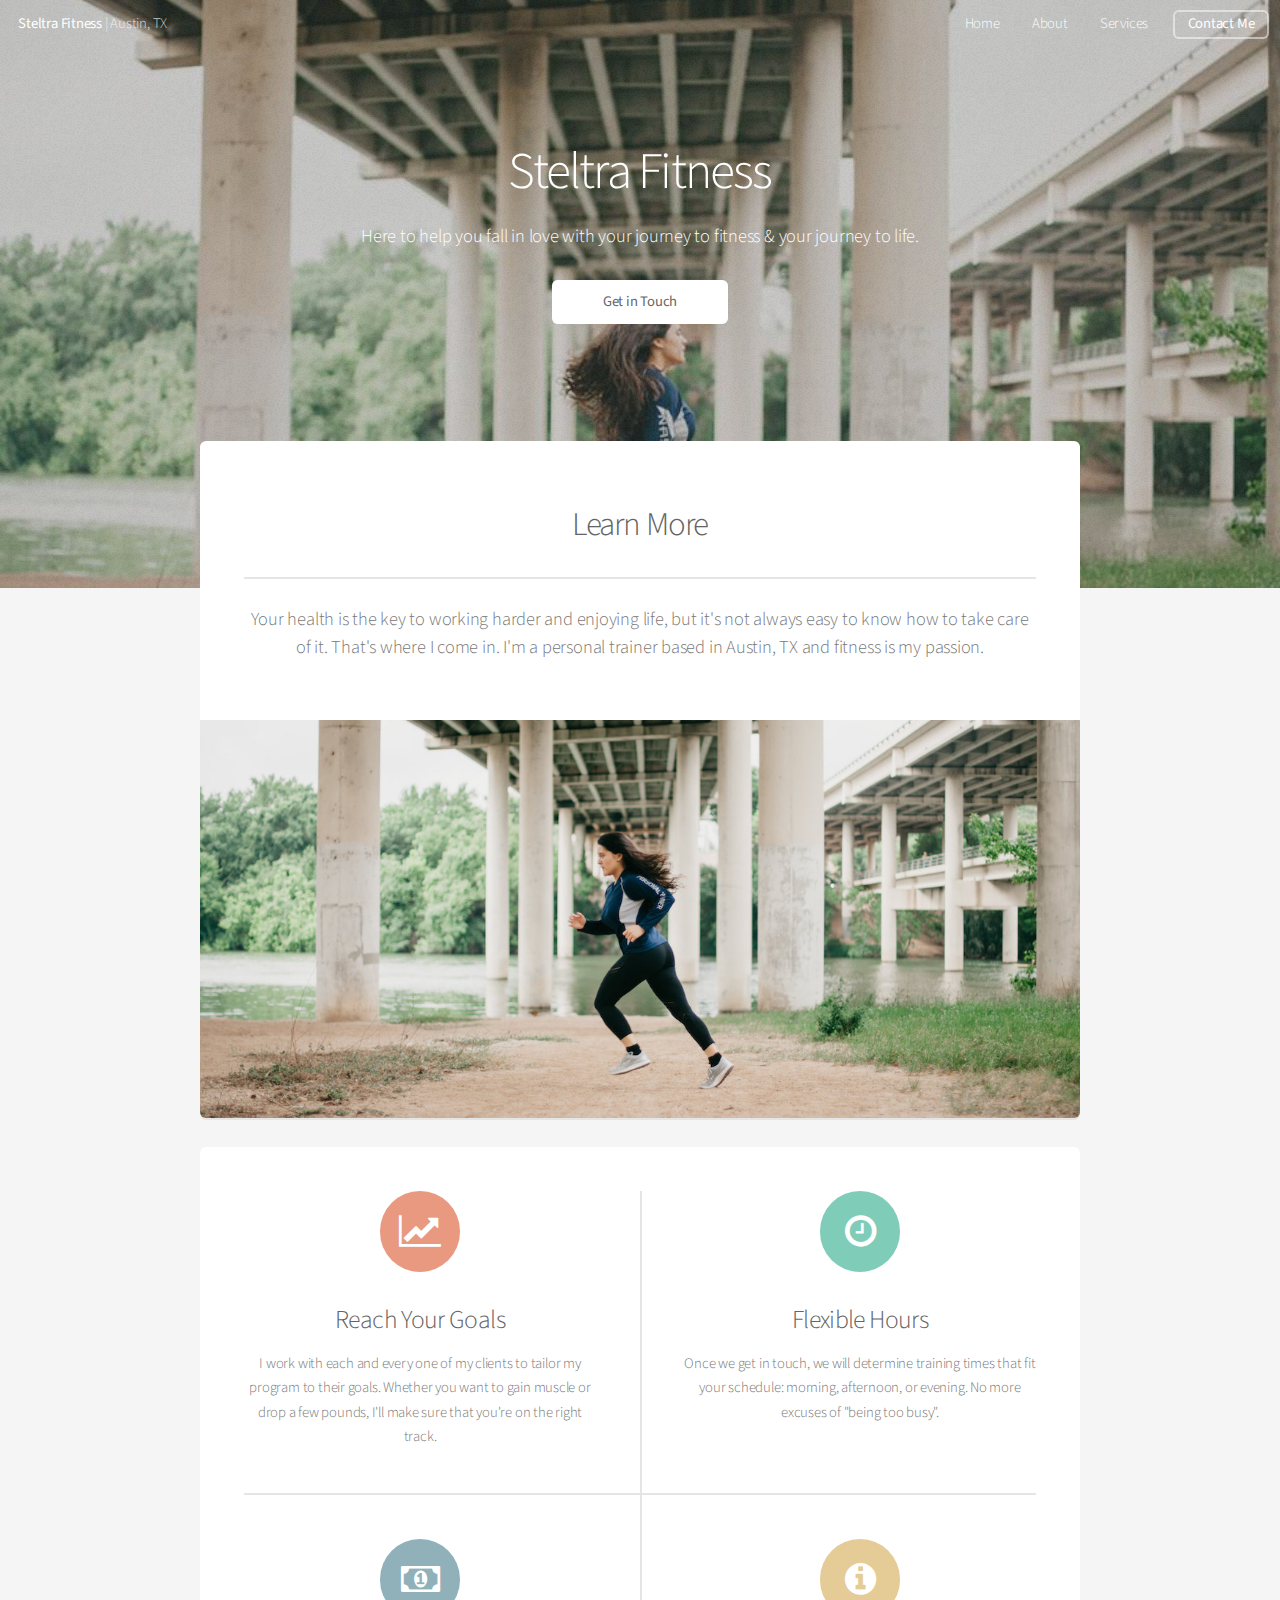
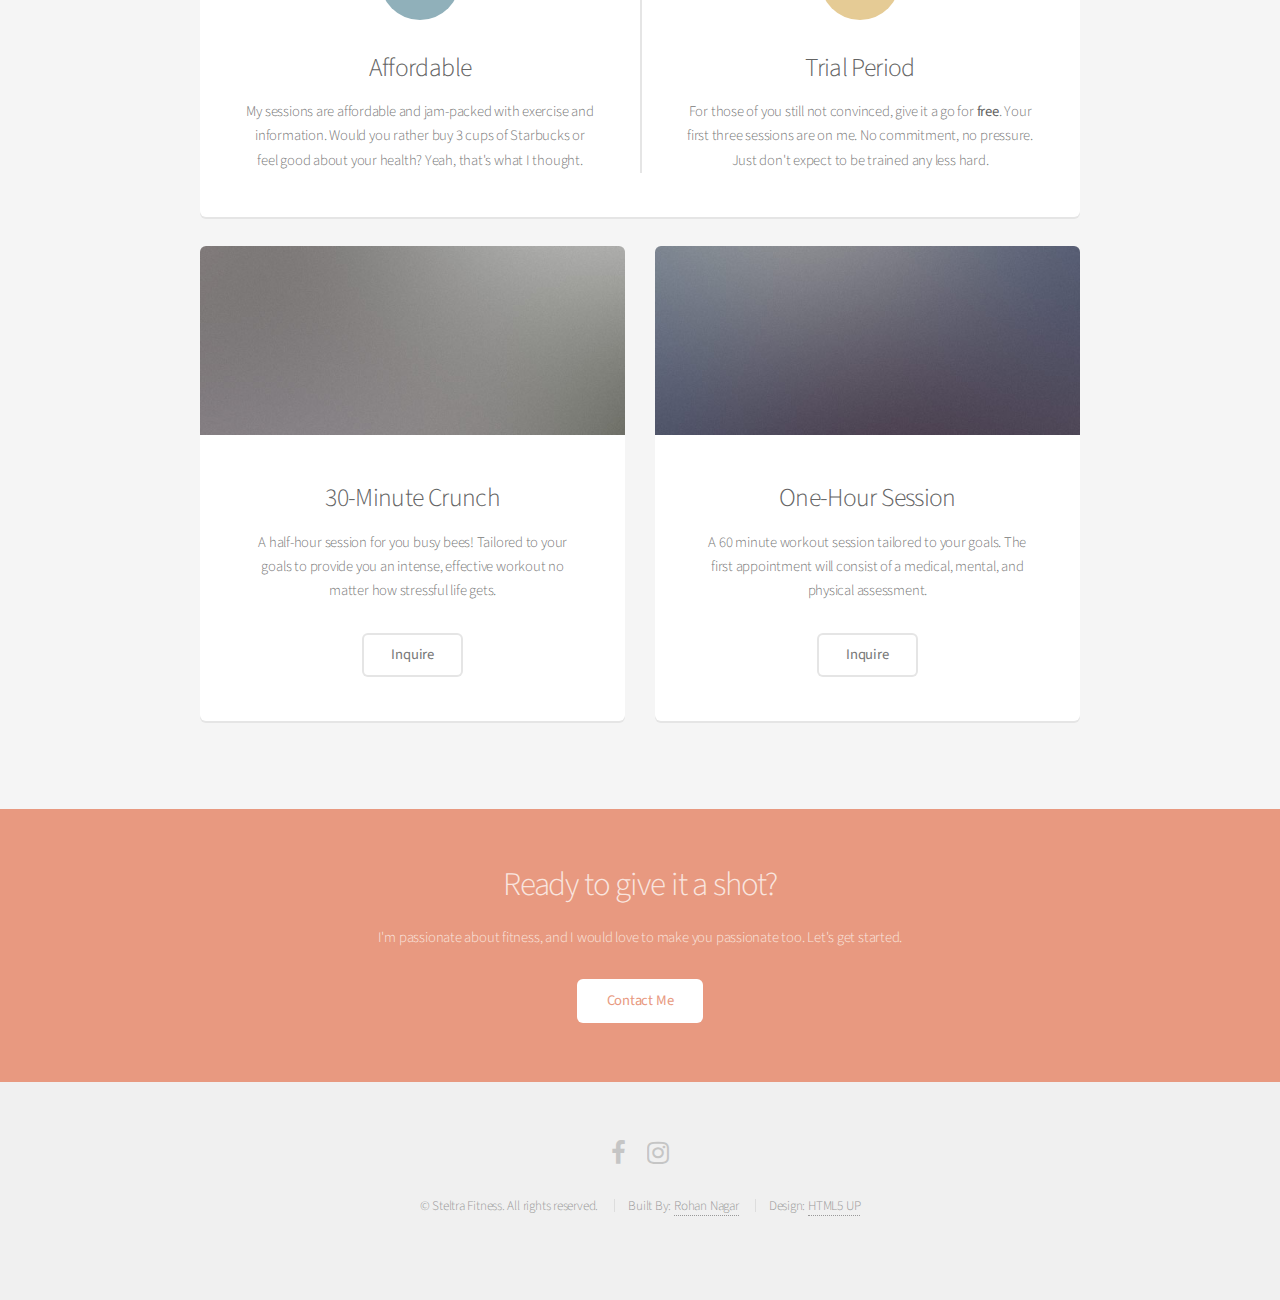
==== commit d009f989: "Start on about and contact pages" ====
--- a/index.html
+++ b/index.html
@@ -22,9 +22,9 @@
 					<nav id="nav">
 						<ul>
 							<li><a href="index.html">Home</a></li>
-							<li><a href="index.html">About</a></li>
+							<li><a href="about.html">About</a></li>
 							<li><a href="index.html">Services</a></li>
-							<li><a href="#" class="button">Contact Me</a></li>
+							<li><a href="contact.html" class="button">Contact Me</a></li>
 						</ul>
 					</nav>
 				</header>
@@ -34,7 +34,7 @@
 					<h2>Steltra Fitness</h2>
 					<p>Here to help you fall in love with your journey to fitness & your journey to life.</p>
 					<ul class="actions">
-						<li><a href="#" class="button special">Get in Touch</a></li>
+						<li><a href="contact.html" class="button special">Get in Touch</a></li>
 						<!-- <li><a href="#" class="button">Learn More</a></li> -->
 					</ul>
 				</section>
@@ -90,7 +90,7 @@
 								<p>A half-hour session for you busy bees! Tailored to your goals to provide
 								you an intense, effective workout no matter how stressful life gets.</p>
 								<ul class="actions">
-									<li><a href="#" class="button alt">Inquire</a></li>
+									<li><a href="contact.html" class="button alt">Inquire</a></li>
 								</ul>
 							</section>
 
@@ -100,10 +100,10 @@
 							<section class="box special">
 								<span class="image featured"><img src="images/pic03.jpg" alt="" /></span>
 								<h3>One-Hour Session</h3>
-								<p>A 60 minute workout session tailored to your goals The first appointment will
+								<p>A 60 minute workout session tailored to your goals. The first appointment will
 								consist of a medical, mental, and physical assessment.</p>
 								<ul class="actions">
-									<li><a href="#" class="button alt">Inquire</a></li>
+									<li><a href="contact.html" class="button alt">Inquire</a></li>
 								</ul>
 							</section>
 
@@ -118,7 +118,7 @@
 					<h2>Ready to give it a shot?</h2>
 					<p>I'm passionate about fitness, and I would love to make you passionate too. Let's get started.</p>
 
-					<a href="#" class="button">Contact Me</a>
+					<a href="contact.html" class="button">Contact Me</a>
 					<!-- <form>
 						<div class="row uniform 50%">
 							<div class="8u 12u(mobilep)">
@@ -157,4 +157,4 @@
 			<script src="assets/js/main.js"></script>
 
 	</body>
-</html>+</html>
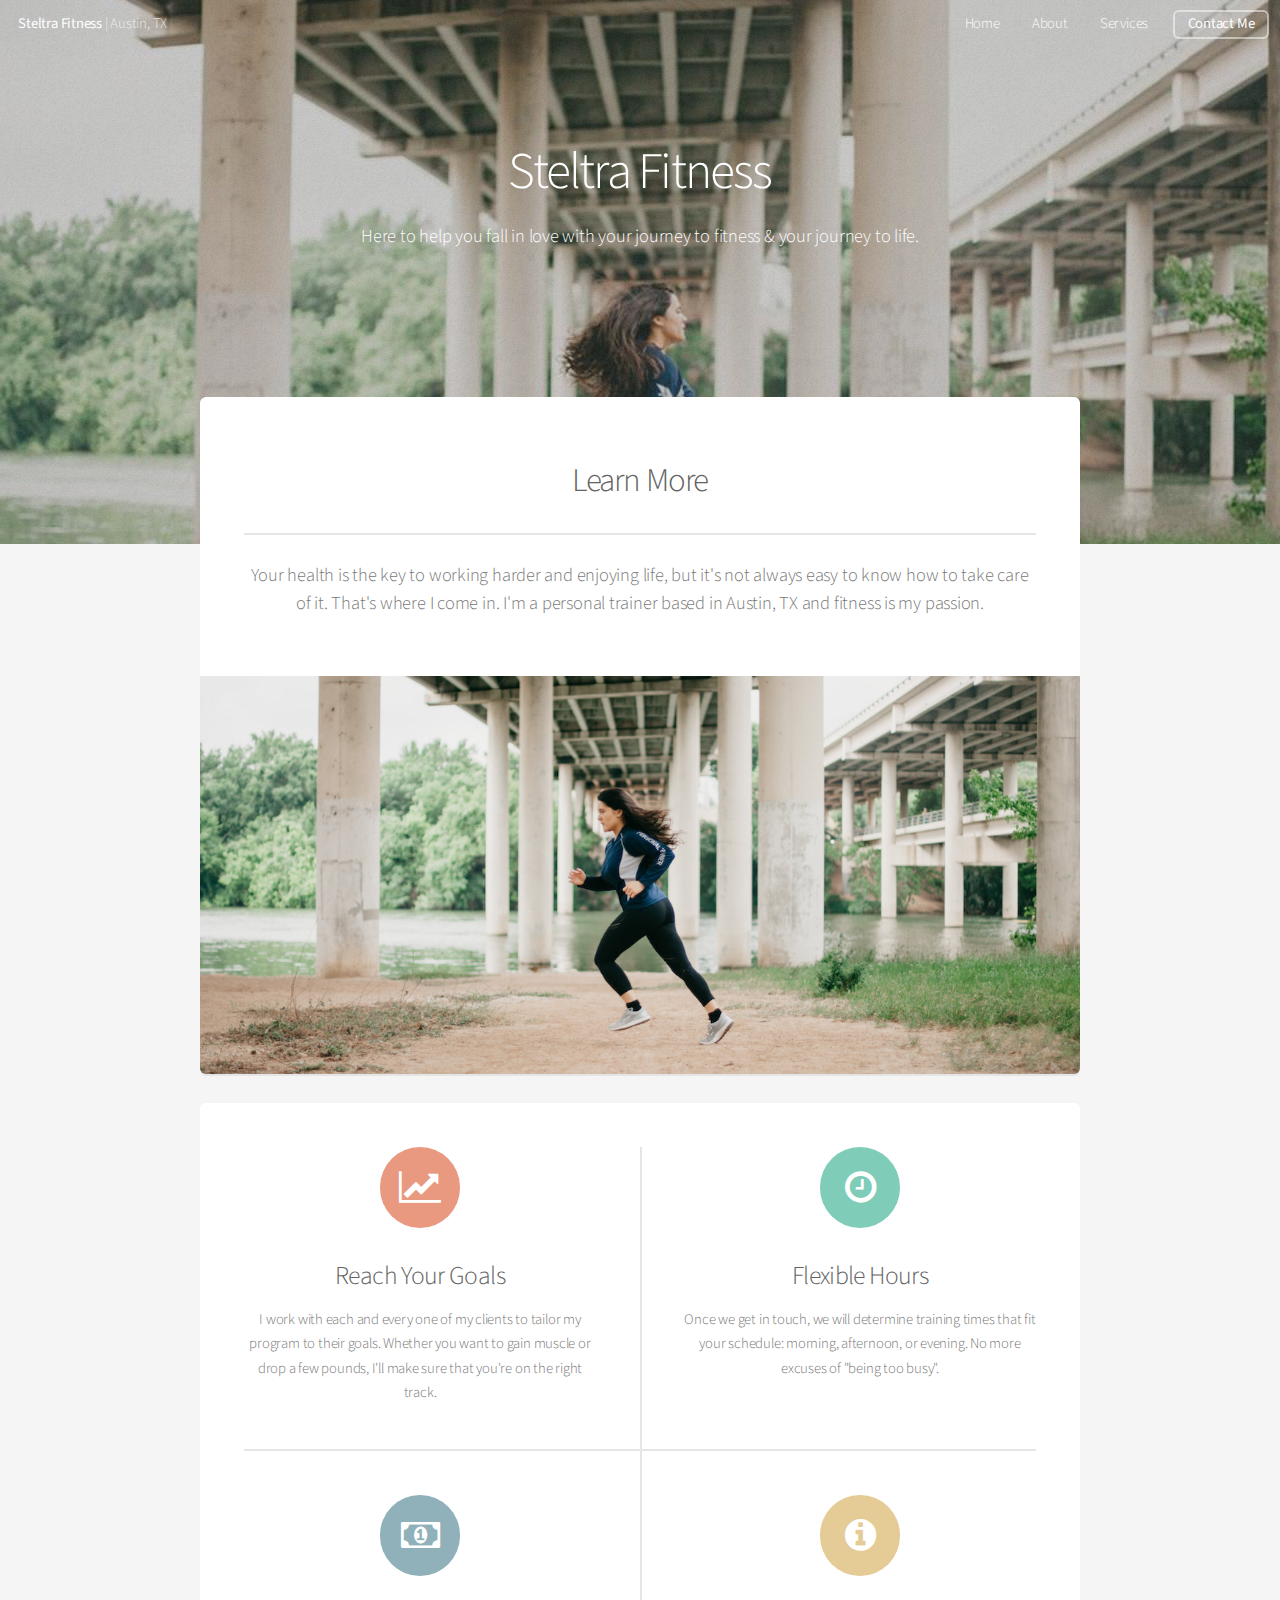
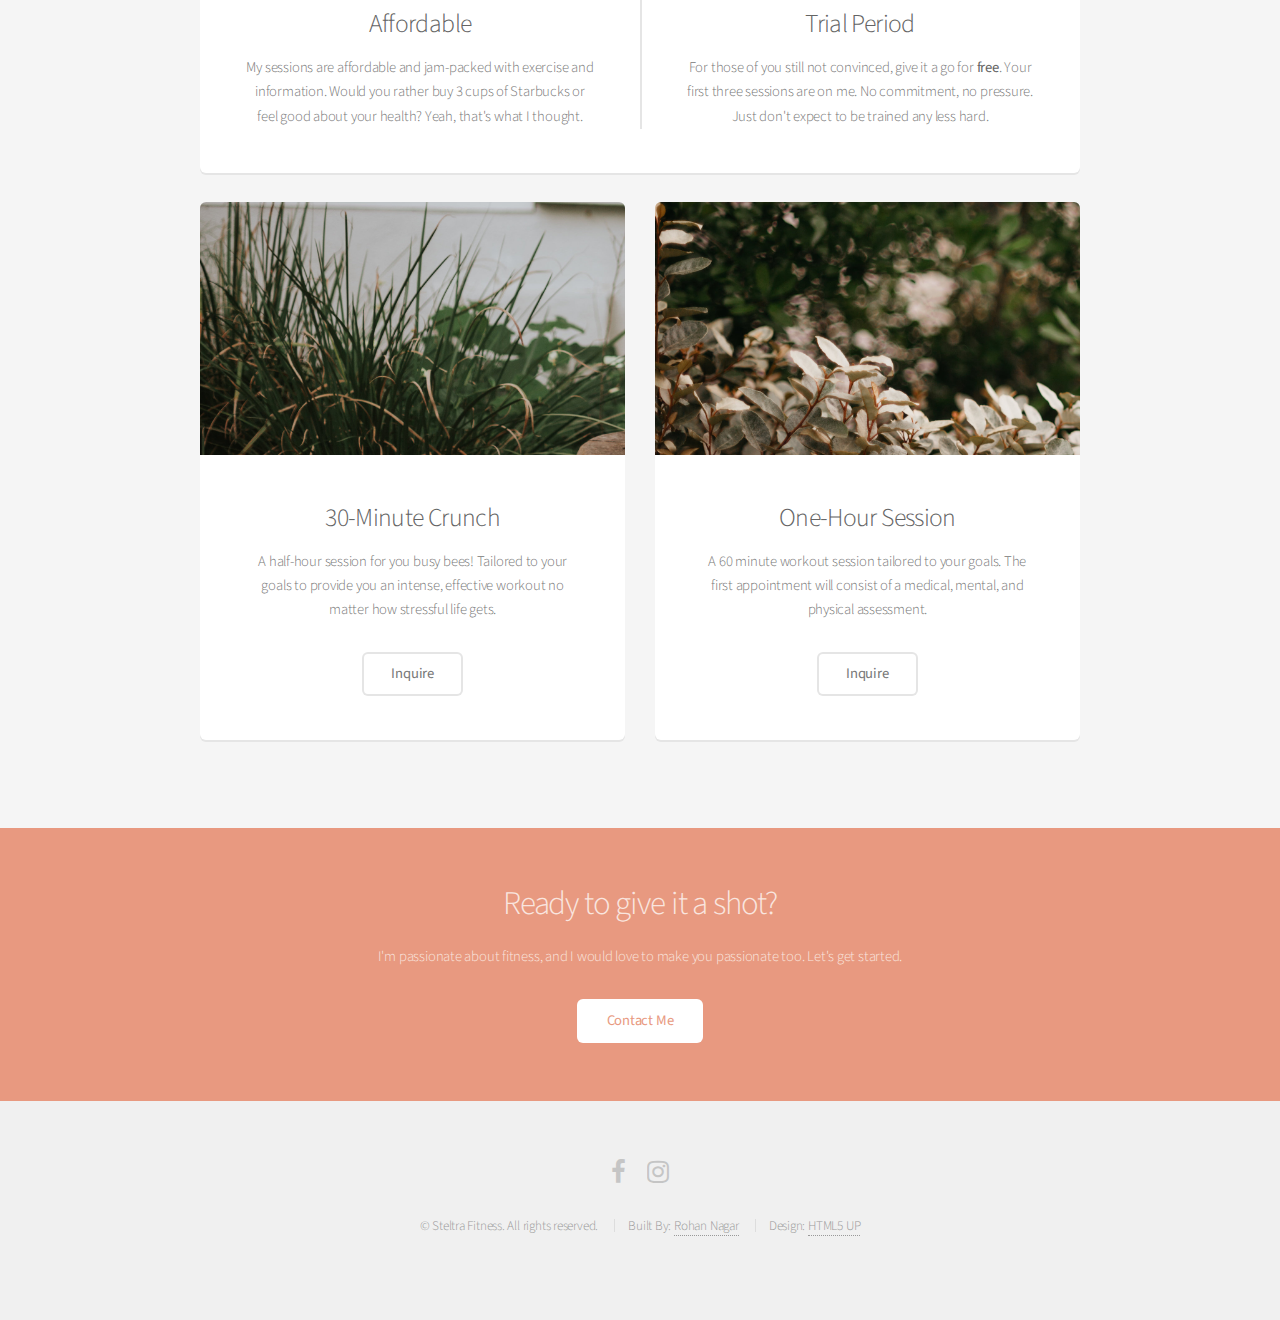
==== commit 3bb4549a: "Add photos for services" ====
--- a/index.html
+++ b/index.html
@@ -23,7 +23,7 @@
 						<ul>
 							<li><a href="index.html">Home</a></li>
 							<li><a href="about.html">About</a></li>
-							<li><a href="index.html">Services</a></li>
+							<li><a href="services.html">Services</a></li>
 							<li><a href="contact.html" class="button">Contact Me</a></li>
 						</ul>
 					</nav>
@@ -34,8 +34,8 @@
 					<h2>Steltra Fitness</h2>
 					<p>Here to help you fall in love with your journey to fitness & your journey to life.</p>
 					<ul class="actions">
-						<li><a href="contact.html" class="button special">Get in Touch</a></li>
-						<!-- <li><a href="#" class="button">Learn More</a></li> -->
+						<!-- <li><a href="contact.html" class="button special">Get in Touch</a></li>
+						<li><a href="#" class="button">Learn More</a></li> -->
 					</ul>
 				</section>
 
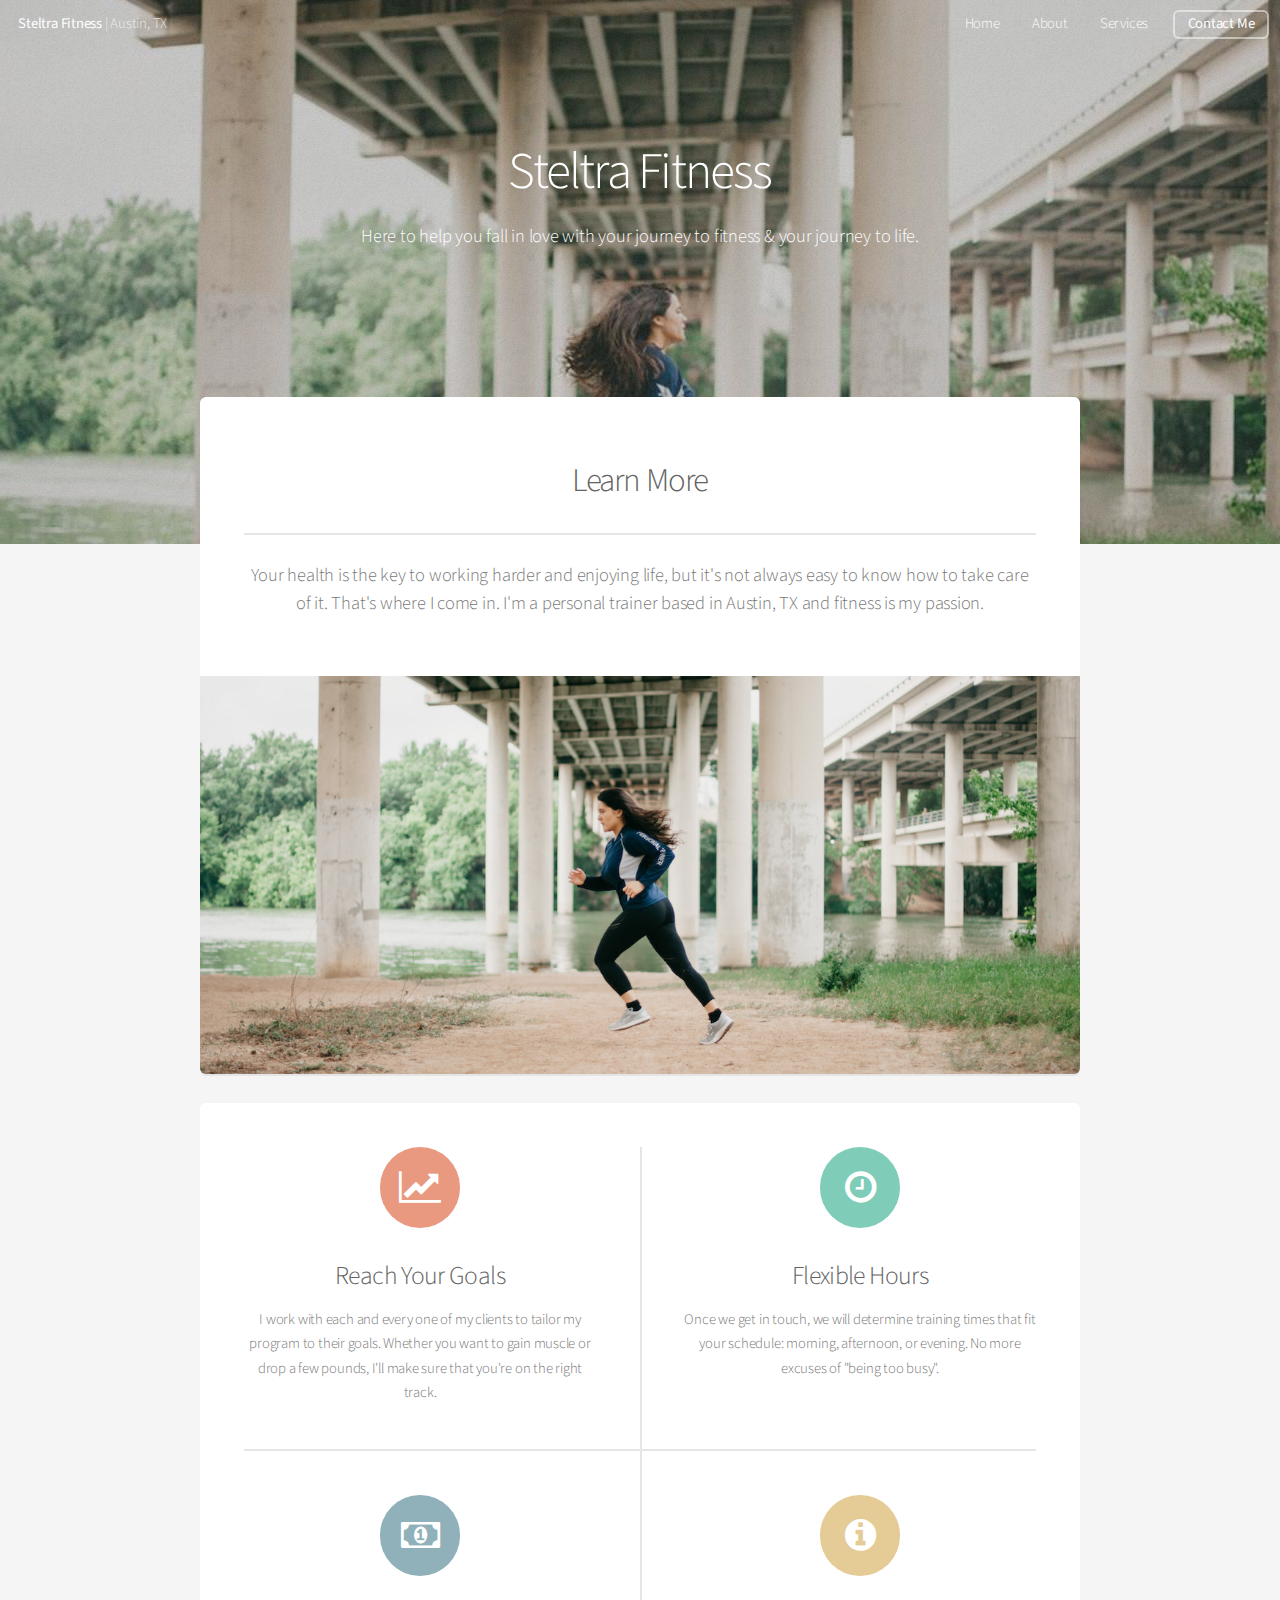
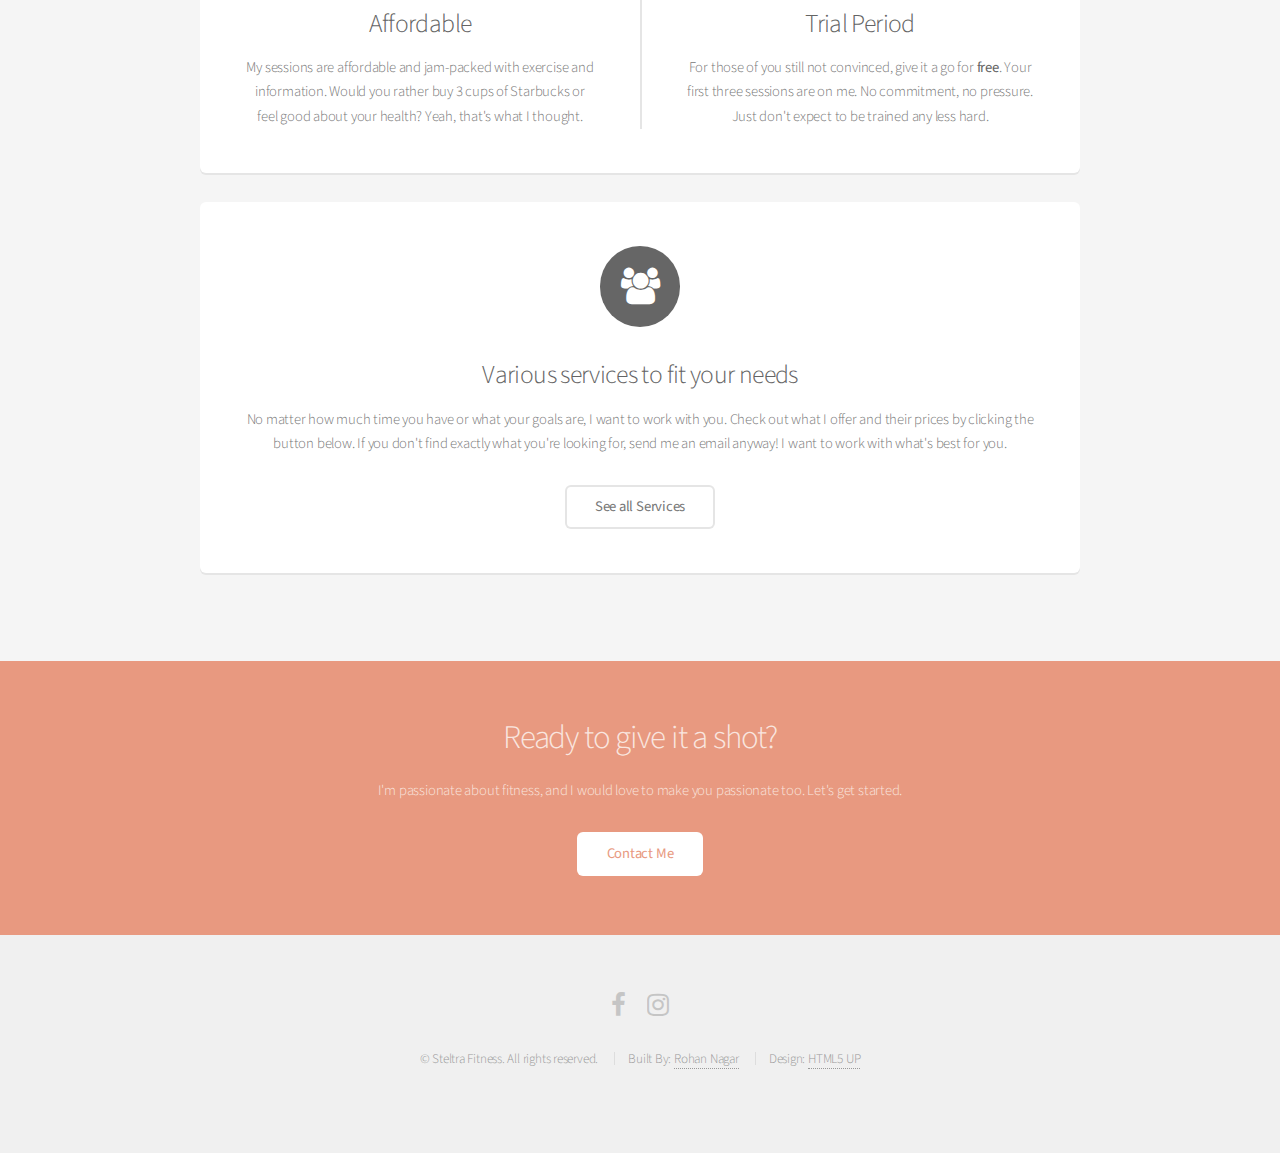
==== commit 19a21e45: "Include link to services page on the homepage" ====
--- a/index.html
+++ b/index.html
@@ -82,20 +82,21 @@
 					</section>
 
 					<div class="row">
-						<div class="6u 12u(narrower)">
+						<div class="12u(narrower)">
 
 							<section class="box special">
-								<span class="image featured"><img src="images/pic02.jpg" alt="" /></span>
-								<h3>30-Minute Crunch</h3>
-								<p>A half-hour session for you busy bees! Tailored to your goals to provide
-								you an intense, effective workout no matter how stressful life gets.</p>
+								<span class="icon major fa-users accent1"></span>
+								<h3>Various services to fit your needs</h3>
+								<p>No matter how much time you have or what your goals are, I want to work with you. Check out
+								what I offer and their prices by clicking the button below. If you don't find exactly what
+								you're looking for, send me an email anyway! I want to work with what's best for you.</p>
 								<ul class="actions">
-									<li><a href="contact.html" class="button alt">Inquire</a></li>
+									<li><a href="services.html" class="button alt">See all Services</a></li>
 								</ul>
 							</section>
 
 						</div>
-						<div class="6u 12u(narrower)">
+<!-- 						<div class="6u 12u(narrower)">
 
 							<section class="box special">
 								<span class="image featured"><img src="images/pic03.jpg" alt="" /></span>
@@ -107,7 +108,7 @@
 								</ul>
 							</section>
 
-						</div>
+						</div> -->
 					</div>
 
 				</section>
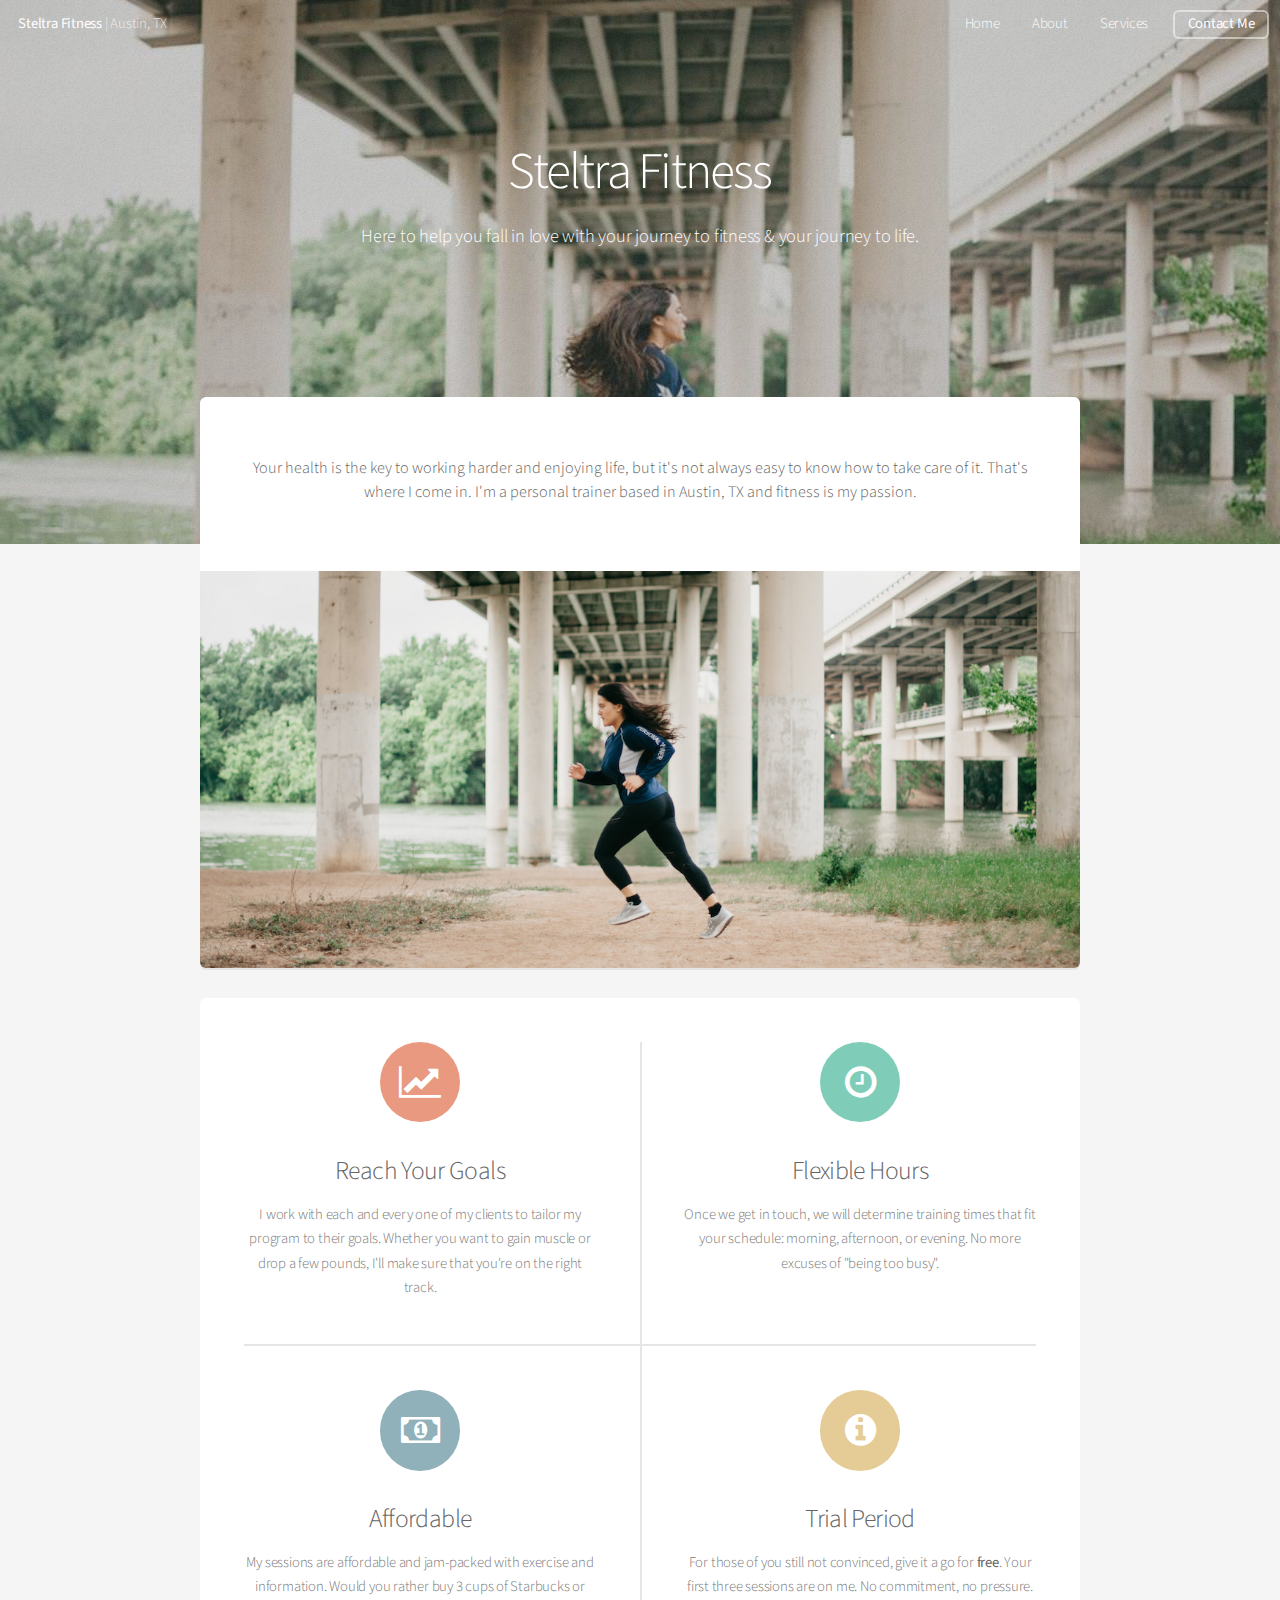
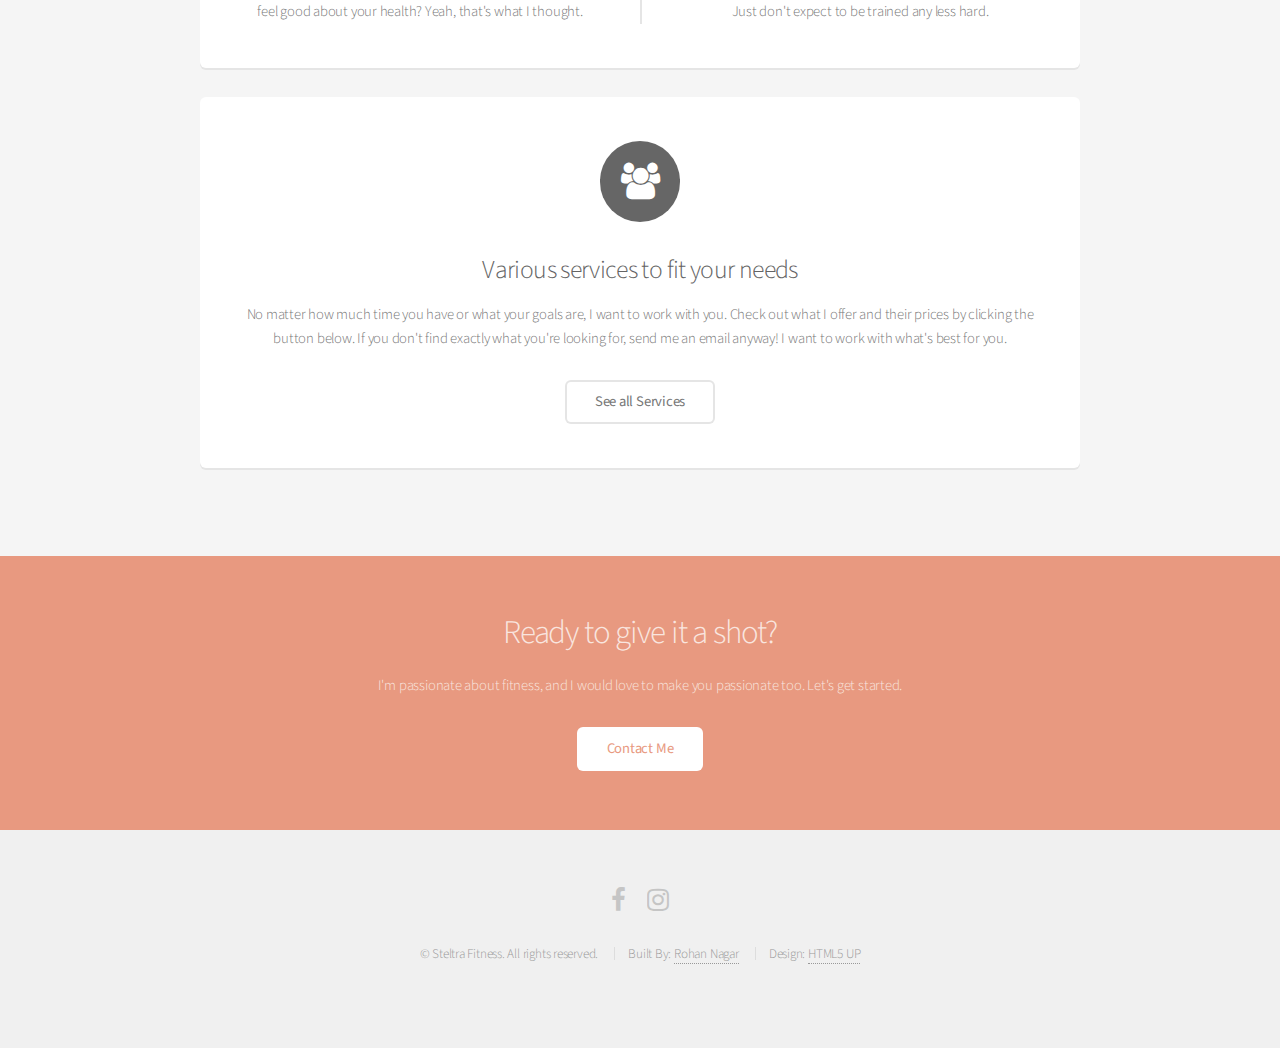
==== commit 4d379fa8: "Finish up error handling on contact page" ====
--- a/index.html
+++ b/index.html
@@ -44,9 +44,8 @@
 
 					<section class="box special">
 						<header class="major">
-							<h2>Learn More</h2>
-							<p>Your health is the key to working harder and enjoying life, but it's not always easy to know how to take
-							care of it. That's where I come in. I'm a personal trainer based in Austin, TX and fitness is my passion.</p>
+							<h4>Your health is the key to working harder and enjoying life, but it's not always easy to know how to take
+							care of it. That's where I come in. I'm a personal trainer based in Austin, TX and fitness is my passion.</h4>
 						</header>
 						<span class="image featured"><img src="images/pic01.jpg" alt="" /></span>
 					</section>
@@ -141,8 +140,8 @@
 					</ul>
 					<ul class="copyright">
 						<li>&copy; Steltra Fitness. All rights reserved.</li>
-						<li>Built By: <a href="http://rohannagar.github.io">Rohan Nagar</a></li>
-						<li>Design: <a href="http://html5up.net">HTML5 UP</a></li>
+						<li>Built By: <a href="http://rohannagar.github.io" target="blank">Rohan Nagar</a></li>
+						<li>Design: <a href="http://html5up.net" target="blank">HTML5 UP</a></li>
 					</ul>
 				</footer>
 
--- a/assets/css/main.css
+++ b/assets/css/main.css
@@ -6,6 +6,16 @@
 	html5up.net | @ajlkn
 	Free for personal and commercial use under the CCA 3.0 license (html5up.net/license)
 */
+
+.hidden {
+	display: none;
+}
+
+.error {
+	border: none;
+	color: white;
+	background-color: #e36c6c;
+}
 
 /* Reset */
 
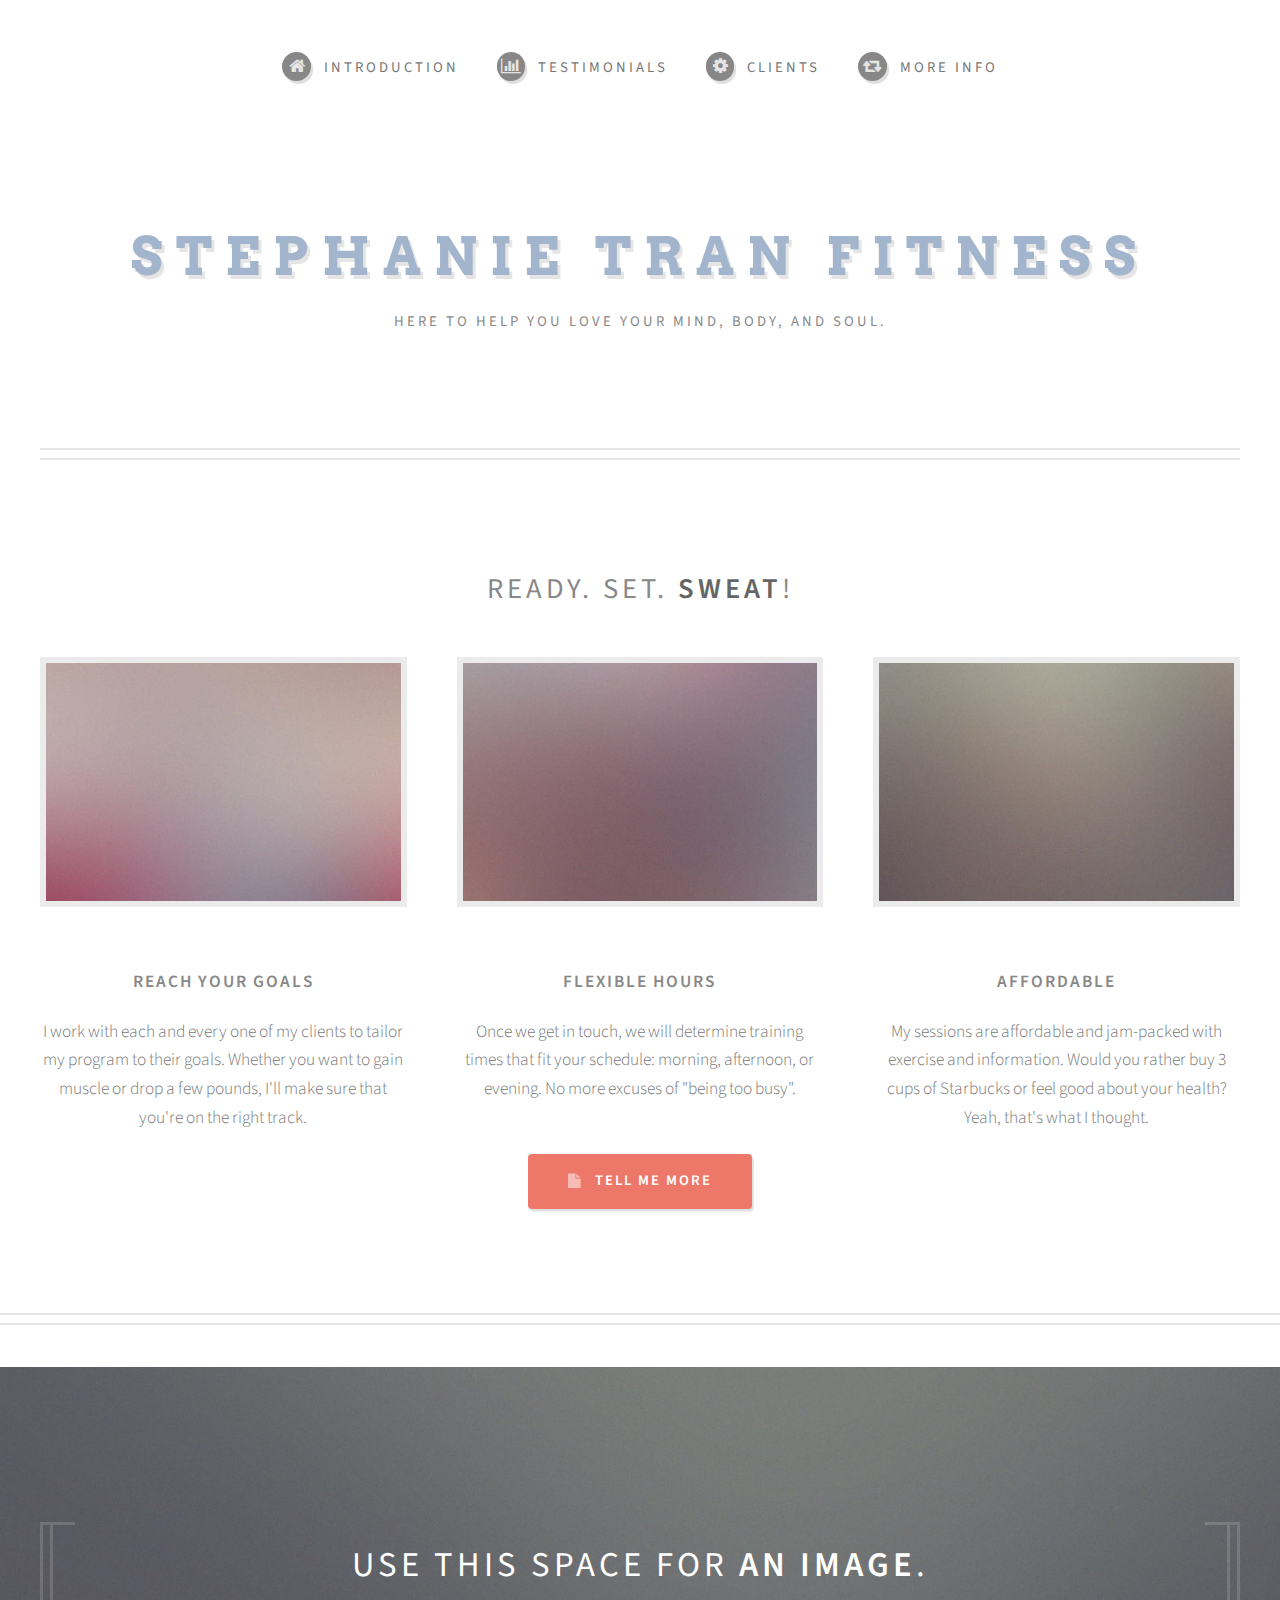
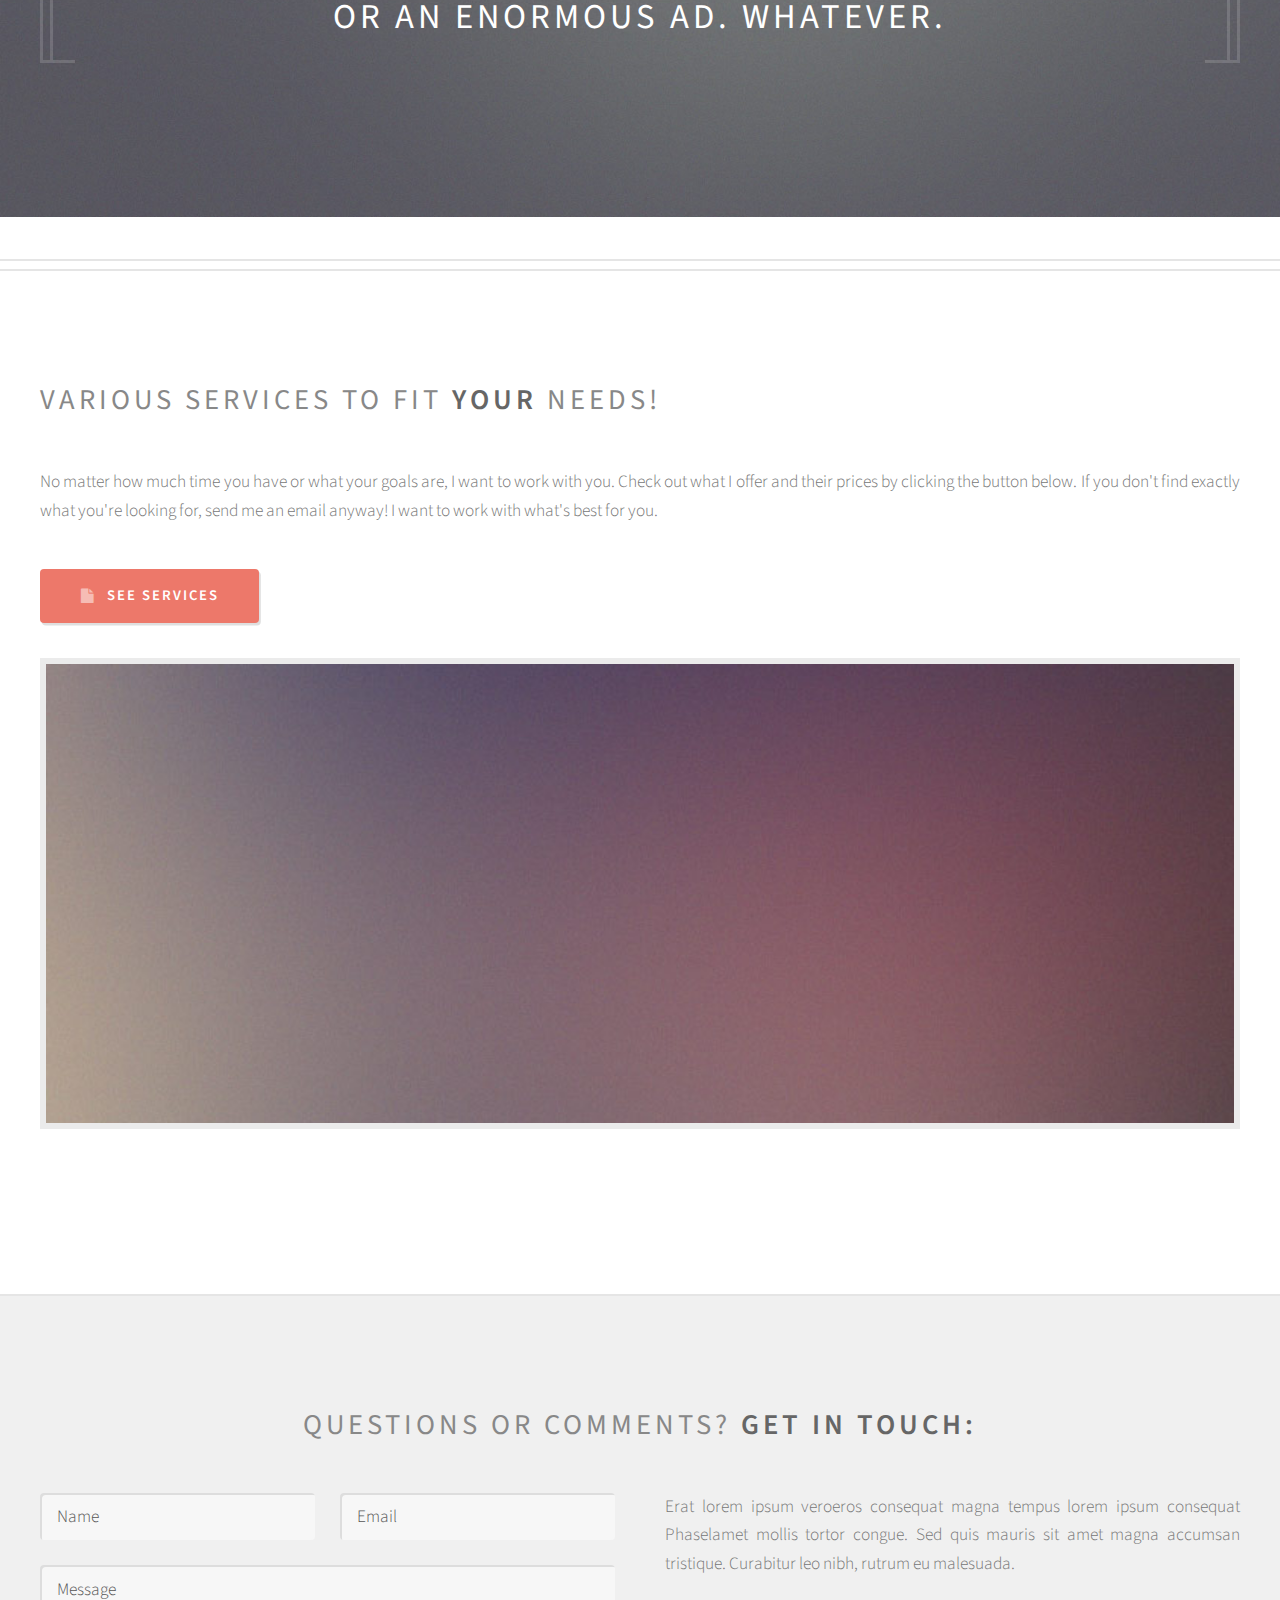
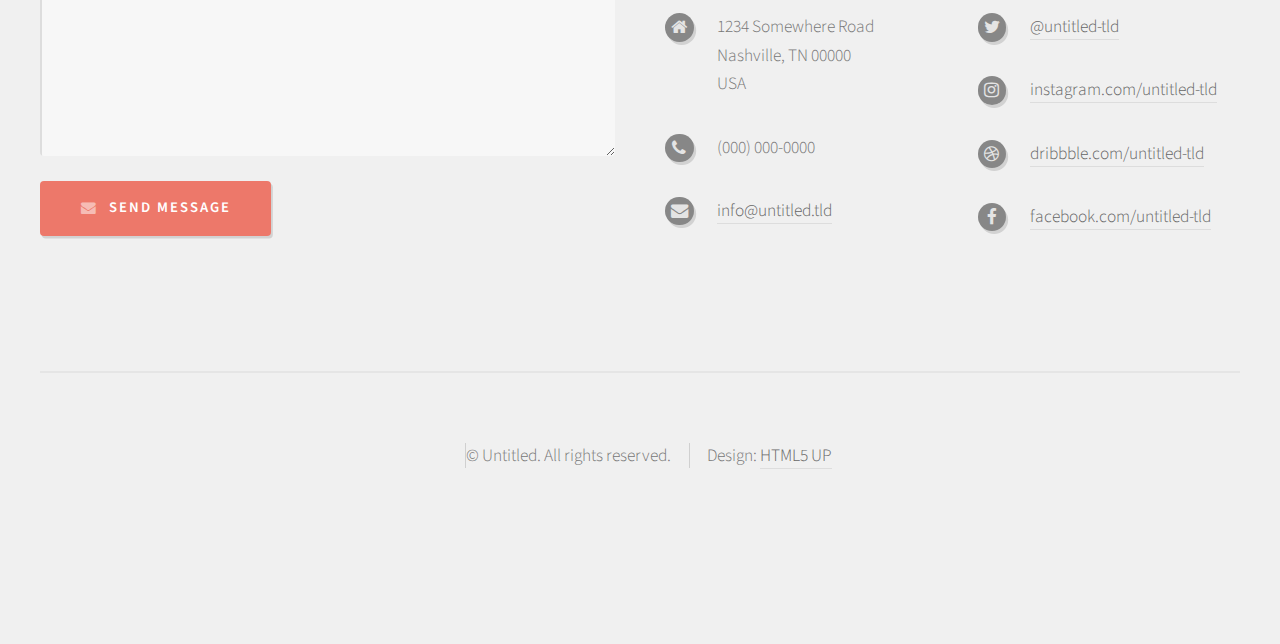
==== commit 2ba6d936: "New template" ====
--- a/index.html
+++ b/index.html
@@ -1,160 +1,217 @@
 <!DOCTYPE HTML>
 <!--
-	Alpha by HTML5 UP
+	Strongly Typed by HTML5 UP
 	html5up.net | @ajlkn
 	Free for personal and commercial use under the CCA 3.0 license (html5up.net/license)
 -->
 <html>
 	<head>
-		<title>Steltra Fitness</title>
+		<title>Stephanie Tran Fitness</title>
 		<meta charset="utf-8" />
 		<meta name="viewport" content="width=device-width, initial-scale=1" />
 		<!--[if lte IE 8]><script src="assets/js/ie/html5shiv.js"></script><![endif]-->
 		<link rel="stylesheet" href="assets/css/main.css" />
 		<!--[if lte IE 8]><link rel="stylesheet" href="assets/css/ie8.css" /><![endif]-->
 	</head>
-	<body class="landing">
+	<body class="homepage">
 		<div id="page-wrapper">
 
 			<!-- Header -->
-				<header id="header" class="alt">
-					<h1><a href="index.html">Steltra Fitness</a> | Austin, TX</h1>
-					<nav id="nav">
-						<ul>
-							<li><a href="index.html">Home</a></li>
-							<li><a href="about.html">About</a></li>
-							<li><a href="services.html">Services</a></li>
-							<li><a href="contact.html" class="button">Contact Me</a></li>
+				<div id="header-wrapper">
+					<div id="header" class="container">
+
+						<!-- Logo -->
+							<h1 id="logo"><a href="index.html">Stephanie Tran Fitness</a></h1>
+							<p>Here to help you love your mind, body, and soul.</p>
+
+						<!-- Nav -->
+							<nav id="nav">
+								<ul>
+									<li><a class="icon fa-home" href="index.html"><span>Introduction</span></a></li>
+									<li><a href="#" class="icon fa-bar-chart-o"><span>Testimonials</span></a></li>
+									<li><a class="icon fa-cog" href="left-sidebar.html"><span>Clients</span></a></li>
+									<li><a class="icon fa-retweet" href="right-sidebar.html"><span>More Info</span></a></li>
+								</ul>
+							</nav>
+
+					</div>
+				</div>
+
+			<!-- Features -->
+				<div id="features-wrapper">
+					<section id="features" class="container">
+						<header>
+							<h2>Ready. Set. <strong>Sweat</strong>!</h2>
+						</header>
+						<div class="row">
+							<div class="4u 12u(mobile)">
+
+								<!-- Feature -->
+									<section>
+										<a href="#" class="image featured"><img src="images/pic01.jpg" alt="" /></a>
+										<header>
+											<h3>Reach Your Goals</h3>
+										</header>
+										<p>I work with each and every one of my clients to tailor my program to their goals. Whether you want to gain muscle or drop a few pounds, I'll make sure that you're on the right track.</p>
+									</section>
+
+							</div>
+							<div class="4u 12u(mobile)">
+
+								<!-- Feature -->
+									<section>
+										<a href="#" class="image featured"><img src="images/pic02.jpg" alt="" /></a>
+										<header>
+											<h3>Flexible Hours</h3>
+										</header>
+										<p>Once we get in touch, we will determine training times that fit your schedule: morning, afternoon, or evening. No more excuses of "being too busy".</p>
+									</section>
+
+							</div>
+							<div class="4u 12u(mobile)">
+
+								<!-- Feature -->
+									<section>
+										<a href="#" class="image featured"><img src="images/pic03.jpg" alt="" /></a>
+										<header>
+											<h3>Affordable</h3>
+										</header>
+										<p>My sessions are affordable and jam-packed with exercise and information. Would you rather buy 3 cups of Starbucks or feel good about your health? Yeah, that's what I thought.</p>
+									</section>
+
+							</div>
+						</div>
+						<ul class="actions">
+							<li><a href="#" class="button icon fa-file">Tell Me More</a></li>
 						</ul>
-					</nav>
-				</header>
+					</section>
+				</div>
 
 			<!-- Banner -->
-				<section id="banner">
-					<h2>Steltra Fitness</h2>
-					<p>Here to help you fall in love with your journey to fitness & your journey to life.</p>
-					<ul class="actions">
-						<!-- <li><a href="contact.html" class="button special">Get in Touch</a></li>
-						<li><a href="#" class="button">Learn More</a></li> -->
-					</ul>
-				</section>
+				<div id="banner-wrapper">
+					<div class="inner">
+						<section id="banner" class="container">
+							<p>Use this space for <strong>an image</strong>.<br />
+							Or an enormous ad. Whatever.</p>
+						</section>
+					</div>
+				</div>
 
 			<!-- Main -->
-				<section id="main" class="container">
-
-					<section class="box special">
-						<header class="major">
-							<h4>Your health is the key to working harder and enjoying life, but it's not always easy to know how to take
-							care of it. That's where I come in. I'm a personal trainer based in Austin, TX and fitness is my passion.</h4>
+				<div id="main-wrapper">
+					<div id="main" class="container">
+						<div class="row">
+
+							<!-- Content -->
+								<div id="content" class="12u 12u(mobile)">
+
+									<!-- Post -->
+										<article class="box post">
+											<header>
+												<h2><a href="#">Various services to fit <strong>your</strong> needs!</a></h2>
+											</header>
+											<p>No matter how much time you have or what your goals are, I want to work with you. Check out what I offer and their prices by clicking the button below. If you don't find exactly what you're looking for, send me an email anyway! I want to work with what's best for you.</p>
+											<ul class="actions">
+												<li><a href="#" class="button icon fa-file">See Services</a></li>
+											</ul>
+											<a href="#" class="image featured"><img src="images/pic04.jpg" alt="" /></a>
+										</article>
+
+								</div>
+						</div>
+					</div>
+				</div>
+
+			<!-- Footer -->
+				<div id="footer-wrapper">
+					<div id="footer" class="container">
+						<header>
+							<h2>Questions or comments? <strong>Get in touch:</strong></h2>
 						</header>
-						<span class="image featured"><img src="images/pic01.jpg" alt="" /></span>
-					</section>
-
-					<section class="box special features">
-						<div class="features-row">
-							<section>
-								<span class="icon major fa-line-chart accent2"></span>
-								<h3>Reach Your Goals</h3>
-								<p>I work with each and every one of my clients to tailor my program to their goals.
-								Whether you want to gain muscle or drop a few pounds, I'll make sure that you're on the right track.</p>
-							</section>
-							<section>
-								<span class="icon major fa-clock-o accent3"></span>
-								<h3>Flexible Hours</h3>
-								<p>Once we get in touch, we will determine training times that fit your schedule: morning, afternoon, or evening. No more excuses of "being too busy".</p>
-							</section>
+						<div class="row">
+							<div class="6u 12u(mobile)">
+								<section>
+									<form method="post" action="#">
+										<div class="row 50%">
+											<div class="6u 12u(mobile)">
+												<input name="name" placeholder="Name" type="text" />
+											</div>
+											<div class="6u 12u(mobile)">
+												<input name="email" placeholder="Email" type="text" />
+											</div>
+										</div>
+										<div class="row 50%">
+											<div class="12u">
+												<textarea name="message" placeholder="Message"></textarea>
+											</div>
+										</div>
+										<div class="row 50%">
+											<div class="12u">
+												<a href="#" class="form-button-submit button icon fa-envelope">Send Message</a>
+											</div>
+										</div>
+									</form>
+								</section>
+							</div>
+							<div class="6u 12u(mobile)">
+								<section>
+									<p>Erat lorem ipsum veroeros consequat magna tempus lorem ipsum consequat Phaselamet
+									mollis tortor congue. Sed quis mauris sit amet magna accumsan tristique. Curabitur
+									leo nibh, rutrum eu malesuada.</p>
+									<div class="row">
+										<div class="6u 12u(mobile)">
+											<ul class="icons">
+												<li class="icon fa-home">
+													1234 Somewhere Road<br />
+													Nashville, TN 00000<br />
+													USA
+												</li>
+												<li class="icon fa-phone">
+													(000) 000-0000
+												</li>
+												<li class="icon fa-envelope">
+													<a href="#">info@untitled.tld</a>
+												</li>
+											</ul>
+										</div>
+										<div class="6u 12u(mobile)">
+											<ul class="icons">
+												<li class="icon fa-twitter">
+													<a href="#">@untitled-tld</a>
+												</li>
+												<li class="icon fa-instagram">
+													<a href="#">instagram.com/untitled-tld</a>
+												</li>
+												<li class="icon fa-dribbble">
+													<a href="#">dribbble.com/untitled-tld</a>
+												</li>
+												<li class="icon fa-facebook">
+													<a href="#">facebook.com/untitled-tld</a>
+												</li>
+											</ul>
+										</div>
+									</div>
+								</section>
+							</div>
 						</div>
-						<div class="features-row">
-							<section>
-								<span class="icon major fa-money accent4"></span>
-								<h3>Affordable</h3>
-								<p>My sessions are affordable and jam-packed with exercise and information. Would you rather
-								buy 3 cups of Starbucks or feel good about your health? Yeah, that's what I thought.</p>
-							</section>
-							<section>
-								<span class="icon major fa-info-circle accent5"></span>
-								<h3>Trial Period</h3>
-								<p>For those of you still not convinced, give it a go for <b>free</b>. Your first three sessions are
-								on me. No commitment, no pressure. Just don't expect to be trained any less hard.</p>
-							</section>
-						</div>
-					</section>
-
-					<div class="row">
-						<div class="12u(narrower)">
-
-							<section class="box special">
-								<span class="icon major fa-users accent1"></span>
-								<h3>Various services to fit your needs</h3>
-								<p>No matter how much time you have or what your goals are, I want to work with you. Check out
-								what I offer and their prices by clicking the button below. If you don't find exactly what
-								you're looking for, send me an email anyway! I want to work with what's best for you.</p>
-								<ul class="actions">
-									<li><a href="services.html" class="button alt">See all Services</a></li>
-								</ul>
-							</section>
-
-						</div>
-<!-- 						<div class="6u 12u(narrower)">
-
-							<section class="box special">
-								<span class="image featured"><img src="images/pic03.jpg" alt="" /></span>
-								<h3>One-Hour Session</h3>
-								<p>A 60 minute workout session tailored to your goals. The first appointment will
-								consist of a medical, mental, and physical assessment.</p>
-								<ul class="actions">
-									<li><a href="contact.html" class="button alt">Inquire</a></li>
-								</ul>
-							</section>
-
-						</div> -->
-					</div>
-
-				</section>
-
-			<!-- CTA -->
-				<section id="cta">
-
-					<h2>Ready to give it a shot?</h2>
-					<p>I'm passionate about fitness, and I would love to make you passionate too. Let's get started.</p>
-
-					<a href="contact.html" class="button">Contact Me</a>
-					<!-- <form>
-						<div class="row uniform 50%">
-							<div class="8u 12u(mobilep)">
-								<input type="email" name="email" id="email" placeholder="Email Address" />
-							</div>
-							<div class="4u 12u(mobilep)">
-								<input type="submit" value="Submit" class="fit" />
-							</div>
-						</div>
-					</form> -->
-
-				</section>
-
-			<!-- Footer -->
-				<footer id="footer">
-					<ul class="icons">
-						<li><a href="https://www.facebook.com/steltrafitness/" target="blank" class="icon fa-facebook"><span class="label">Facebook</span></a></li>
-						<li><a href="https://www.instagram.com/steltrafitness/" target="blank" class="icon fa-instagram"><span class="label">Instagram</span></a></li>
-					</ul>
-					<ul class="copyright">
-						<li>&copy; Steltra Fitness. All rights reserved.</li>
-						<li>Built By: <a href="http://rohannagar.github.io" target="blank">Rohan Nagar</a></li>
-						<li>Design: <a href="http://html5up.net" target="blank">HTML5 UP</a></li>
-					</ul>
-				</footer>
+					</div>
+					<div id="copyright" class="container">
+						<ul class="links">
+							<li>&copy; Untitled. All rights reserved.</li><li>Design: <a href="http://html5up.net">HTML5 UP</a></li>
+						</ul>
+					</div>
+				</div>
 
 		</div>
 
 		<!-- Scripts -->
 			<script src="assets/js/jquery.min.js"></script>
 			<script src="assets/js/jquery.dropotron.min.js"></script>
-			<script src="assets/js/jquery.scrollgress.min.js"></script>
 			<script src="assets/js/skel.min.js"></script>
+			<script src="assets/js/skel-viewport.min.js"></script>
 			<script src="assets/js/util.js"></script>
 			<!--[if lte IE 8]><script src="assets/js/ie/respond.min.js"></script><![endif]-->
 			<script src="assets/js/main.js"></script>
 
 	</body>
-</html>
+</html>--- a/assets/css/main.css
+++ b/assets/css/main.css
@@ -1,21 +1,11 @@
 @import url("font-awesome.min.css");
-@import url("https://fonts.googleapis.com/css?family=Source+Sans+Pro:300,400,300italic,400italic");
+@import url("https://fonts.googleapis.com/css?family=Source+Sans+Pro:300,400,600|Arvo:700");
 
 /*
-	Alpha by HTML5 UP
+	Strongly Typed by HTML5 UP
 	html5up.net | @ajlkn
 	Free for personal and commercial use under the CCA 3.0 license (html5up.net/license)
 */
-
-.hidden {
-	display: none;
-}
-
-.error {
-	border: none;
-	color: white;
-	background-color: #e36c6c;
-}
 
 /* Reset */
 
@@ -75,157 +65,79 @@
 
 	.container.\31 25\25 {
 		width: 100%;
-		max-width: 75em;
-		min-width: 60em;
+		max-width: 1200px;
+		min-width: 960px;
 	}
 
 	.container.\37 5\25 {
-		width: 45em;
+		width: 720px;
 	}
 
 	.container.\35 0\25 {
-		width: 30em;
+		width: 480px;
 	}
 
 	.container.\32 5\25 {
-		width: 15em;
+		width: 240px;
 	}
 
 	.container {
-		width: 60em;
-	}
-
-	@media screen and (max-width: 1680px) {
+		width: 960px;
+	}
+
+	@media screen and (min-width: 737px) {
 
 		.container.\31 25\25 {
 			width: 100%;
-			max-width: 75em;
-			min-width: 60em;
+			max-width: 1500px;
+			min-width: 1200px;
 		}
 
 		.container.\37 5\25 {
-			width: 45em;
+			width: 900px;
 		}
 
 		.container.\35 0\25 {
-			width: 30em;
+			width: 600px;
 		}
 
 		.container.\32 5\25 {
-			width: 15em;
+			width: 300px;
 		}
 
 		.container {
-			width: 60em;
-		}
-
-	}
-
-	@media screen and (max-width: 1280px) {
+			width: 1200px;
+		}
+
+	}
+
+	@media screen and (min-width: 737px) and (max-width: 1200px) {
 
 		.container.\31 25\25 {
 			width: 100%;
-			max-width: 75em;
-			min-width: 60em;
+			max-width: 1200px;
+			min-width: 960px;
 		}
 
 		.container.\37 5\25 {
-			width: 45em;
+			width: 720px;
 		}
 
 		.container.\35 0\25 {
-			width: 30em;
+			width: 480px;
 		}
 
 		.container.\32 5\25 {
-			width: 15em;
+			width: 240px;
 		}
 
 		.container {
-			width: 60em;
-		}
-
-	}
-
-	@media screen and (max-width: 980px) {
-
-		.container.\31 25\25 {
-			width: 100%;
-			max-width: 112.5%;
-			min-width: 90%;
-		}
-
-		.container.\37 5\25 {
-			width: 67.5%;
-		}
-
-		.container.\35 0\25 {
-			width: 45%;
-		}
-
-		.container.\32 5\25 {
-			width: 22.5%;
-		}
-
-		.container {
-			width: 90%;
-		}
-
-	}
-
-	@media screen and (max-width: 840px) {
-
-		.container.\31 25\25 {
-			width: 100%;
-			max-width: 112.5%;
-			min-width: 90%;
-		}
-
-		.container.\37 5\25 {
-			width: 67.5%;
-		}
-
-		.container.\35 0\25 {
-			width: 45%;
-		}
-
-		.container.\32 5\25 {
-			width: 22.5%;
-		}
-
-		.container {
-			width: 90% !important;
+			width: 960px;
 		}
 
 	}
 
 	@media screen and (max-width: 736px) {
-
-		.container.\31 25\25 {
-			width: 100%;
-			max-width: 125%;
-			min-width: 100%;
-		}
-
-		.container.\37 5\25 {
-			width: 75%;
-		}
-
-		.container.\35 0\25 {
-			width: 50%;
-		}
-
-		.container.\32 5\25 {
-			width: 25%;
-		}
-
-		.container {
-			width: 100% !important;
-		}
-
-	}
-
-	@media screen and (max-width: 480px) {
 
 		.container.\31 25\25 {
 			width: 100%;
@@ -283,99 +195,99 @@
 	}
 
 	.row.\30 \25 > * {
-		padding: 0 0 0 0em;
+		padding: 0 0 0 0px;
 	}
 
 	.row.\30 \25 {
-		margin: 0 0 -1px 0em;
+		margin: 0 0 -1px 0px;
 	}
 
 	.row.uniform.\30 \25 > * {
-		padding: 0em 0 0 0em;
+		padding: 0px 0 0 0px;
 	}
 
 	.row.uniform.\30 \25 {
-		margin: 0em 0 -1px 0em;
+		margin: 0px 0 -1px 0px;
 	}
 
 	.row > * {
-		padding: 0 0 0 2em;
+		padding: 0 0 0 40px;
 	}
 
 	.row {
-		margin: 0 0 -1px -2em;
+		margin: 0 0 -1px -40px;
 	}
 
 	.row.uniform > * {
-		padding: 2em 0 0 2em;
+		padding: 40px 0 0 40px;
 	}
 
 	.row.uniform {
-		margin: -2em 0 -1px -2em;
+		margin: -40px 0 -1px -40px;
 	}
 
 	.row.\32 00\25 > * {
-		padding: 0 0 0 4em;
+		padding: 0 0 0 80px;
 	}
 
 	.row.\32 00\25 {
-		margin: 0 0 -1px -4em;
+		margin: 0 0 -1px -80px;
 	}
 
 	.row.uniform.\32 00\25 > * {
-		padding: 4em 0 0 4em;
+		padding: 80px 0 0 80px;
 	}
 
 	.row.uniform.\32 00\25 {
-		margin: -4em 0 -1px -4em;
+		margin: -80px 0 -1px -80px;
 	}
 
 	.row.\31 50\25 > * {
-		padding: 0 0 0 3em;
+		padding: 0 0 0 60px;
 	}
 
 	.row.\31 50\25 {
-		margin: 0 0 -1px -3em;
+		margin: 0 0 -1px -60px;
 	}
 
 	.row.uniform.\31 50\25 > * {
-		padding: 3em 0 0 3em;
+		padding: 60px 0 0 60px;
 	}
 
 	.row.uniform.\31 50\25 {
-		margin: -3em 0 -1px -3em;
+		margin: -60px 0 -1px -60px;
 	}
 
 	.row.\35 0\25 > * {
-		padding: 0 0 0 1em;
+		padding: 0 0 0 20px;
 	}
 
 	.row.\35 0\25 {
-		margin: 0 0 -1px -1em;
+		margin: 0 0 -1px -20px;
 	}
 
 	.row.uniform.\35 0\25 > * {
-		padding: 1em 0 0 1em;
+		padding: 20px 0 0 20px;
 	}
 
 	.row.uniform.\35 0\25 {
-		margin: -1em 0 -1px -1em;
+		margin: -20px 0 -1px -20px;
 	}
 
 	.row.\32 5\25 > * {
-		padding: 0 0 0 0.5em;
+		padding: 0 0 0 10px;
 	}
 
 	.row.\32 5\25 {
-		margin: 0 0 -1px -0.5em;
+		margin: 0 0 -1px -10px;
 	}
 
 	.row.uniform.\32 5\25 > * {
-		padding: 0.5em 0 0 0.5em;
+		padding: 10px 0 0 10px;
 	}
 
 	.row.uniform.\32 5\25 {
-		margin: -0.5em 0 -1px -0.5em;
+		margin: -10px 0 -1px -10px;
 	}
 
 	.\31 2u, .\31 2u\24 {
@@ -509,946 +421,516 @@
 		margin-left: 8.33333%;
 	}
 
-	@media screen and (max-width: 1680px) {
+	@media screen and (min-width: 737px) {
 
 		.row > * {
-			padding: 0 0 0 2em;
+			padding: 50px 0 0 50px;
 		}
 
 		.row {
-			margin: 0 0 -1px -2em;
+			margin: -50px 0 -1px -50px;
 		}
 
 		.row.uniform > * {
-			padding: 2em 0 0 2em;
+			padding: 50px 0 0 50px;
 		}
 
 		.row.uniform {
-			margin: -2em 0 -1px -2em;
+			margin: -50px 0 -1px -50px;
 		}
 
 		.row.\32 00\25 > * {
-			padding: 0 0 0 4em;
+			padding: 100px 0 0 100px;
 		}
 
 		.row.\32 00\25 {
-			margin: 0 0 -1px -4em;
+			margin: -100px 0 -1px -100px;
 		}
 
 		.row.uniform.\32 00\25 > * {
-			padding: 4em 0 0 4em;
+			padding: 100px 0 0 100px;
 		}
 
 		.row.uniform.\32 00\25 {
-			margin: -4em 0 -1px -4em;
+			margin: -100px 0 -1px -100px;
 		}
 
 		.row.\31 50\25 > * {
-			padding: 0 0 0 3em;
+			padding: 75px 0 0 75px;
 		}
 
 		.row.\31 50\25 {
-			margin: 0 0 -1px -3em;
+			margin: -75px 0 -1px -75px;
 		}
 
 		.row.uniform.\31 50\25 > * {
-			padding: 3em 0 0 3em;
+			padding: 75px 0 0 75px;
 		}
 
 		.row.uniform.\31 50\25 {
-			margin: -3em 0 -1px -3em;
+			margin: -75px 0 -1px -75px;
 		}
 
 		.row.\35 0\25 > * {
-			padding: 0 0 0 1em;
+			padding: 25px 0 0 25px;
 		}
 
 		.row.\35 0\25 {
-			margin: 0 0 -1px -1em;
+			margin: -25px 0 -1px -25px;
 		}
 
 		.row.uniform.\35 0\25 > * {
-			padding: 1em 0 0 1em;
+			padding: 25px 0 0 25px;
 		}
 
 		.row.uniform.\35 0\25 {
-			margin: -1em 0 -1px -1em;
+			margin: -25px 0 -1px -25px;
 		}
 
 		.row.\32 5\25 > * {
-			padding: 0 0 0 0.5em;
+			padding: 12.5px 0 0 12.5px;
 		}
 
 		.row.\32 5\25 {
-			margin: 0 0 -1px -0.5em;
+			margin: -12.5px 0 -1px -12.5px;
 		}
 
 		.row.uniform.\32 5\25 > * {
-			padding: 0.5em 0 0 0.5em;
+			padding: 12.5px 0 0 12.5px;
 		}
 
 		.row.uniform.\32 5\25 {
-			margin: -0.5em 0 -1px -0.5em;
-		}
-
-		.\31 2u\28wide\29, .\31 2u\24\28wide\29 {
+			margin: -12.5px 0 -1px -12.5px;
+		}
+
+		.\31 2u\28desktop\29, .\31 2u\24\28desktop\29 {
 			width: 100%;
 			clear: none;
 			margin-left: 0;
 		}
 
-		.\31 1u\28wide\29, .\31 1u\24\28wide\29 {
+		.\31 1u\28desktop\29, .\31 1u\24\28desktop\29 {
 			width: 91.6666666667%;
 			clear: none;
 			margin-left: 0;
 		}
 
-		.\31 0u\28wide\29, .\31 0u\24\28wide\29 {
+		.\31 0u\28desktop\29, .\31 0u\24\28desktop\29 {
 			width: 83.3333333333%;
 			clear: none;
 			margin-left: 0;
 		}
 
-		.\39 u\28wide\29, .\39 u\24\28wide\29 {
+		.\39 u\28desktop\29, .\39 u\24\28desktop\29 {
 			width: 75%;
 			clear: none;
 			margin-left: 0;
 		}
 
-		.\38 u\28wide\29, .\38 u\24\28wide\29 {
+		.\38 u\28desktop\29, .\38 u\24\28desktop\29 {
 			width: 66.6666666667%;
 			clear: none;
 			margin-left: 0;
 		}
 
-		.\37 u\28wide\29, .\37 u\24\28wide\29 {
+		.\37 u\28desktop\29, .\37 u\24\28desktop\29 {
 			width: 58.3333333333%;
 			clear: none;
 			margin-left: 0;
 		}
 
-		.\36 u\28wide\29, .\36 u\24\28wide\29 {
+		.\36 u\28desktop\29, .\36 u\24\28desktop\29 {
 			width: 50%;
 			clear: none;
 			margin-left: 0;
 		}
 
-		.\35 u\28wide\29, .\35 u\24\28wide\29 {
+		.\35 u\28desktop\29, .\35 u\24\28desktop\29 {
 			width: 41.6666666667%;
 			clear: none;
 			margin-left: 0;
 		}
 
-		.\34 u\28wide\29, .\34 u\24\28wide\29 {
+		.\34 u\28desktop\29, .\34 u\24\28desktop\29 {
 			width: 33.3333333333%;
 			clear: none;
 			margin-left: 0;
 		}
 
-		.\33 u\28wide\29, .\33 u\24\28wide\29 {
+		.\33 u\28desktop\29, .\33 u\24\28desktop\29 {
 			width: 25%;
 			clear: none;
 			margin-left: 0;
 		}
 
-		.\32 u\28wide\29, .\32 u\24\28wide\29 {
+		.\32 u\28desktop\29, .\32 u\24\28desktop\29 {
 			width: 16.6666666667%;
 			clear: none;
 			margin-left: 0;
 		}
 
-		.\31 u\28wide\29, .\31 u\24\28wide\29 {
+		.\31 u\28desktop\29, .\31 u\24\28desktop\29 {
 			width: 8.3333333333%;
 			clear: none;
 			margin-left: 0;
 		}
 
-		.\31 2u\24\28wide\29 + *,
-		.\31 1u\24\28wide\29 + *,
-		.\31 0u\24\28wide\29 + *,
-		.\39 u\24\28wide\29 + *,
-		.\38 u\24\28wide\29 + *,
-		.\37 u\24\28wide\29 + *,
-		.\36 u\24\28wide\29 + *,
-		.\35 u\24\28wide\29 + *,
-		.\34 u\24\28wide\29 + *,
-		.\33 u\24\28wide\29 + *,
-		.\32 u\24\28wide\29 + *,
-		.\31 u\24\28wide\29 + * {
+		.\31 2u\24\28desktop\29 + *,
+		.\31 1u\24\28desktop\29 + *,
+		.\31 0u\24\28desktop\29 + *,
+		.\39 u\24\28desktop\29 + *,
+		.\38 u\24\28desktop\29 + *,
+		.\37 u\24\28desktop\29 + *,
+		.\36 u\24\28desktop\29 + *,
+		.\35 u\24\28desktop\29 + *,
+		.\34 u\24\28desktop\29 + *,
+		.\33 u\24\28desktop\29 + *,
+		.\32 u\24\28desktop\29 + *,
+		.\31 u\24\28desktop\29 + * {
 			clear: left;
 		}
 
-		.\-11u\28wide\29 {
+		.\-11u\28desktop\29 {
 			margin-left: 91.66667%;
 		}
 
-		.\-10u\28wide\29 {
+		.\-10u\28desktop\29 {
 			margin-left: 83.33333%;
 		}
 
-		.\-9u\28wide\29 {
+		.\-9u\28desktop\29 {
 			margin-left: 75%;
 		}
 
-		.\-8u\28wide\29 {
+		.\-8u\28desktop\29 {
 			margin-left: 66.66667%;
 		}
 
-		.\-7u\28wide\29 {
+		.\-7u\28desktop\29 {
 			margin-left: 58.33333%;
 		}
 
-		.\-6u\28wide\29 {
+		.\-6u\28desktop\29 {
 			margin-left: 50%;
 		}
 
-		.\-5u\28wide\29 {
+		.\-5u\28desktop\29 {
 			margin-left: 41.66667%;
 		}
 
-		.\-4u\28wide\29 {
+		.\-4u\28desktop\29 {
 			margin-left: 33.33333%;
 		}
 
-		.\-3u\28wide\29 {
+		.\-3u\28desktop\29 {
 			margin-left: 25%;
 		}
 
-		.\-2u\28wide\29 {
+		.\-2u\28desktop\29 {
 			margin-left: 16.66667%;
 		}
 
-		.\-1u\28wide\29 {
+		.\-1u\28desktop\29 {
 			margin-left: 8.33333%;
 		}
 
 	}
 
-	@media screen and (max-width: 1280px) {
+	@media screen and (min-width: 737px) and (max-width: 1200px) {
 
 		.row > * {
-			padding: 0 0 0 2em;
+			padding: 30px 0 0 30px;
 		}
 
 		.row {
-			margin: 0 0 -1px -2em;
+			margin: -30px 0 -1px -30px;
 		}
 
 		.row.uniform > * {
-			padding: 2em 0 0 2em;
+			padding: 30px 0 0 30px;
 		}
 
 		.row.uniform {
-			margin: -2em 0 -1px -2em;
+			margin: -30px 0 -1px -30px;
 		}
 
 		.row.\32 00\25 > * {
-			padding: 0 0 0 4em;
+			padding: 60px 0 0 60px;
 		}
 
 		.row.\32 00\25 {
-			margin: 0 0 -1px -4em;
+			margin: -60px 0 -1px -60px;
 		}
 
 		.row.uniform.\32 00\25 > * {
-			padding: 4em 0 0 4em;
+			padding: 60px 0 0 60px;
 		}
 
 		.row.uniform.\32 00\25 {
-			margin: -4em 0 -1px -4em;
+			margin: -60px 0 -1px -60px;
 		}
 
 		.row.\31 50\25 > * {
-			padding: 0 0 0 3em;
+			padding: 45px 0 0 45px;
 		}
 
 		.row.\31 50\25 {
-			margin: 0 0 -1px -3em;
+			margin: -45px 0 -1px -45px;
 		}
 
 		.row.uniform.\31 50\25 > * {
-			padding: 3em 0 0 3em;
+			padding: 45px 0 0 45px;
 		}
 
 		.row.uniform.\31 50\25 {
-			margin: -3em 0 -1px -3em;
+			margin: -45px 0 -1px -45px;
 		}
 
 		.row.\35 0\25 > * {
-			padding: 0 0 0 1em;
+			padding: 15px 0 0 15px;
 		}
 
 		.row.\35 0\25 {
-			margin: 0 0 -1px -1em;
+			margin: -15px 0 -1px -15px;
 		}
 
 		.row.uniform.\35 0\25 > * {
-			padding: 1em 0 0 1em;
+			padding: 15px 0 0 15px;
 		}
 
 		.row.uniform.\35 0\25 {
-			margin: -1em 0 -1px -1em;
+			margin: -15px 0 -1px -15px;
 		}
 
 		.row.\32 5\25 > * {
-			padding: 0 0 0 0.5em;
+			padding: 7.5px 0 0 7.5px;
 		}
 
 		.row.\32 5\25 {
-			margin: 0 0 -1px -0.5em;
+			margin: -7.5px 0 -1px -7.5px;
 		}
 
 		.row.uniform.\32 5\25 > * {
-			padding: 0.5em 0 0 0.5em;
+			padding: 7.5px 0 0 7.5px;
 		}
 
 		.row.uniform.\32 5\25 {
-			margin: -0.5em 0 -1px -0.5em;
-		}
-
-		.\31 2u\28normal\29, .\31 2u\24\28normal\29 {
+			margin: -7.5px 0 -1px -7.5px;
+		}
+
+		.\31 2u\28tablet\29, .\31 2u\24\28tablet\29 {
 			width: 100%;
 			clear: none;
 			margin-left: 0;
 		}
 
-		.\31 1u\28normal\29, .\31 1u\24\28normal\29 {
+		.\31 1u\28tablet\29, .\31 1u\24\28tablet\29 {
 			width: 91.6666666667%;
 			clear: none;
 			margin-left: 0;
 		}
 
-		.\31 0u\28normal\29, .\31 0u\24\28normal\29 {
+		.\31 0u\28tablet\29, .\31 0u\24\28tablet\29 {
 			width: 83.3333333333%;
 			clear: none;
 			margin-left: 0;
 		}
 
-		.\39 u\28normal\29, .\39 u\24\28normal\29 {
+		.\39 u\28tablet\29, .\39 u\24\28tablet\29 {
 			width: 75%;
 			clear: none;
 			margin-left: 0;
 		}
 
-		.\38 u\28normal\29, .\38 u\24\28normal\29 {
+		.\38 u\28tablet\29, .\38 u\24\28tablet\29 {
 			width: 66.6666666667%;
 			clear: none;
 			margin-left: 0;
 		}
 
-		.\37 u\28normal\29, .\37 u\24\28normal\29 {
+		.\37 u\28tablet\29, .\37 u\24\28tablet\29 {
 			width: 58.3333333333%;
 			clear: none;
 			margin-left: 0;
 		}
 
-		.\36 u\28normal\29, .\36 u\24\28normal\29 {
+		.\36 u\28tablet\29, .\36 u\24\28tablet\29 {
 			width: 50%;
 			clear: none;
 			margin-left: 0;
 		}
 
-		.\35 u\28normal\29, .\35 u\24\28normal\29 {
+		.\35 u\28tablet\29, .\35 u\24\28tablet\29 {
 			width: 41.6666666667%;
 			clear: none;
 			margin-left: 0;
 		}
 
-		.\34 u\28normal\29, .\34 u\24\28normal\29 {
+		.\34 u\28tablet\29, .\34 u\24\28tablet\29 {
 			width: 33.3333333333%;
 			clear: none;
 			margin-left: 0;
 		}
 
-		.\33 u\28normal\29, .\33 u\24\28normal\29 {
+		.\33 u\28tablet\29, .\33 u\24\28tablet\29 {
 			width: 25%;
 			clear: none;
 			margin-left: 0;
 		}
 
-		.\32 u\28normal\29, .\32 u\24\28normal\29 {
+		.\32 u\28tablet\29, .\32 u\24\28tablet\29 {
 			width: 16.6666666667%;
 			clear: none;
 			margin-left: 0;
 		}
 
-		.\31 u\28normal\29, .\31 u\24\28normal\29 {
+		.\31 u\28tablet\29, .\31 u\24\28tablet\29 {
 			width: 8.3333333333%;
 			clear: none;
 			margin-left: 0;
 		}
 
-		.\31 2u\24\28normal\29 + *,
-		.\31 1u\24\28normal\29 + *,
-		.\31 0u\24\28normal\29 + *,
-		.\39 u\24\28normal\29 + *,
-		.\38 u\24\28normal\29 + *,
-		.\37 u\24\28normal\29 + *,
-		.\36 u\24\28normal\29 + *,
-		.\35 u\24\28normal\29 + *,
-		.\34 u\24\28normal\29 + *,
-		.\33 u\24\28normal\29 + *,
-		.\32 u\24\28normal\29 + *,
-		.\31 u\24\28normal\29 + * {
+		.\31 2u\24\28tablet\29 + *,
+		.\31 1u\24\28tablet\29 + *,
+		.\31 0u\24\28tablet\29 + *,
+		.\39 u\24\28tablet\29 + *,
+		.\38 u\24\28tablet\29 + *,
+		.\37 u\24\28tablet\29 + *,
+		.\36 u\24\28tablet\29 + *,
+		.\35 u\24\28tablet\29 + *,
+		.\34 u\24\28tablet\29 + *,
+		.\33 u\24\28tablet\29 + *,
+		.\32 u\24\28tablet\29 + *,
+		.\31 u\24\28tablet\29 + * {
 			clear: left;
 		}
 
-		.\-11u\28normal\29 {
+		.\-11u\28tablet\29 {
 			margin-left: 91.66667%;
 		}
 
-		.\-10u\28normal\29 {
+		.\-10u\28tablet\29 {
 			margin-left: 83.33333%;
 		}
 
-		.\-9u\28normal\29 {
+		.\-9u\28tablet\29 {
 			margin-left: 75%;
 		}
 
-		.\-8u\28normal\29 {
+		.\-8u\28tablet\29 {
 			margin-left: 66.66667%;
 		}
 
-		.\-7u\28normal\29 {
+		.\-7u\28tablet\29 {
 			margin-left: 58.33333%;
 		}
 
-		.\-6u\28normal\29 {
+		.\-6u\28tablet\29 {
 			margin-left: 50%;
 		}
 
-		.\-5u\28normal\29 {
+		.\-5u\28tablet\29 {
 			margin-left: 41.66667%;
 		}
 
-		.\-4u\28normal\29 {
+		.\-4u\28tablet\29 {
 			margin-left: 33.33333%;
 		}
 
-		.\-3u\28normal\29 {
+		.\-3u\28tablet\29 {
 			margin-left: 25%;
 		}
 
-		.\-2u\28normal\29 {
+		.\-2u\28tablet\29 {
 			margin-left: 16.66667%;
 		}
 
-		.\-1u\28normal\29 {
+		.\-1u\28tablet\29 {
 			margin-left: 8.33333%;
 		}
 
 	}
 
-	@media screen and (max-width: 980px) {
+	@media screen and (max-width: 736px) {
 
 		.row > * {
-			padding: 0 0 0 2em;
+			padding: 20px 0 0 20px;
 		}
 
 		.row {
-			margin: 0 0 -1px -2em;
+			margin: -20px 0 -1px -20px;
 		}
 
 		.row.uniform > * {
-			padding: 2em 0 0 2em;
+			padding: 20px 0 0 20px;
 		}
 
 		.row.uniform {
-			margin: -2em 0 -1px -2em;
+			margin: -20px 0 -1px -20px;
 		}
 
 		.row.\32 00\25 > * {
-			padding: 0 0 0 4em;
+			padding: 40px 0 0 40px;
 		}
 
 		.row.\32 00\25 {
-			margin: 0 0 -1px -4em;
+			margin: -40px 0 -1px -40px;
 		}
 
 		.row.uniform.\32 00\25 > * {
-			padding: 4em 0 0 4em;
+			padding: 40px 0 0 40px;
 		}
 
 		.row.uniform.\32 00\25 {
-			margin: -4em 0 -1px -4em;
+			margin: -40px 0 -1px -40px;
 		}
 
 		.row.\31 50\25 > * {
-			padding: 0 0 0 3em;
+			padding: 30px 0 0 30px;
 		}
 
 		.row.\31 50\25 {
-			margin: 0 0 -1px -3em;
+			margin: -30px 0 -1px -30px;
 		}
 
 		.row.uniform.\31 50\25 > * {
-			padding: 3em 0 0 3em;
+			padding: 30px 0 0 30px;
 		}
 
 		.row.uniform.\31 50\25 {
-			margin: -3em 0 -1px -3em;
+			margin: -30px 0 -1px -30px;
 		}
 
 		.row.\35 0\25 > * {
-			padding: 0 0 0 1em;
+			padding: 10px 0 0 10px;
 		}
 
 		.row.\35 0\25 {
-			margin: 0 0 -1px -1em;
+			margin: -10px 0 -1px -10px;
 		}
 
 		.row.uniform.\35 0\25 > * {
-			padding: 1em 0 0 1em;
+			padding: 10px 0 0 10px;
 		}
 
 		.row.uniform.\35 0\25 {
-			margin: -1em 0 -1px -1em;
+			margin: -10px 0 -1px -10px;
 		}
 
 		.row.\32 5\25 > * {
-			padding: 0 0 0 0.5em;
+			padding: 5px 0 0 5px;
 		}
 
 		.row.\32 5\25 {
-			margin: 0 0 -1px -0.5em;
+			margin: -5px 0 -1px -5px;
 		}
 
 		.row.uniform.\32 5\25 > * {
-			padding: 0.5em 0 0 0.5em;
+			padding: 5px 0 0 5px;
 		}
 
 		.row.uniform.\32 5\25 {
-			margin: -0.5em 0 -1px -0.5em;
-		}
-
-		.\31 2u\28narrow\29, .\31 2u\24\28narrow\29 {
-			width: 100%;
-			clear: none;
-			margin-left: 0;
-		}
-
-		.\31 1u\28narrow\29, .\31 1u\24\28narrow\29 {
-			width: 91.6666666667%;
-			clear: none;
-			margin-left: 0;
-		}
-
-		.\31 0u\28narrow\29, .\31 0u\24\28narrow\29 {
-			width: 83.3333333333%;
-			clear: none;
-			margin-left: 0;
-		}
-
-		.\39 u\28narrow\29, .\39 u\24\28narrow\29 {
-			width: 75%;
-			clear: none;
-			margin-left: 0;
-		}
-
-		.\38 u\28narrow\29, .\38 u\24\28narrow\29 {
-			width: 66.6666666667%;
-			clear: none;
-			margin-left: 0;
-		}
-
-		.\37 u\28narrow\29, .\37 u\24\28narrow\29 {
-			width: 58.3333333333%;
-			clear: none;
-			margin-left: 0;
-		}
-
-		.\36 u\28narrow\29, .\36 u\24\28narrow\29 {
-			width: 50%;
-			clear: none;
-			margin-left: 0;
-		}
-
-		.\35 u\28narrow\29, .\35 u\24\28narrow\29 {
-			width: 41.6666666667%;
-			clear: none;
-			margin-left: 0;
-		}
-
-		.\34 u\28narrow\29, .\34 u\24\28narrow\29 {
-			width: 33.3333333333%;
-			clear: none;
-			margin-left: 0;
-		}
-
-		.\33 u\28narrow\29, .\33 u\24\28narrow\29 {
-			width: 25%;
-			clear: none;
-			margin-left: 0;
-		}
-
-		.\32 u\28narrow\29, .\32 u\24\28narrow\29 {
-			width: 16.6666666667%;
-			clear: none;
-			margin-left: 0;
-		}
-
-		.\31 u\28narrow\29, .\31 u\24\28narrow\29 {
-			width: 8.3333333333%;
-			clear: none;
-			margin-left: 0;
-		}
-
-		.\31 2u\24\28narrow\29 + *,
-		.\31 1u\24\28narrow\29 + *,
-		.\31 0u\24\28narrow\29 + *,
-		.\39 u\24\28narrow\29 + *,
-		.\38 u\24\28narrow\29 + *,
-		.\37 u\24\28narrow\29 + *,
-		.\36 u\24\28narrow\29 + *,
-		.\35 u\24\28narrow\29 + *,
-		.\34 u\24\28narrow\29 + *,
-		.\33 u\24\28narrow\29 + *,
-		.\32 u\24\28narrow\29 + *,
-		.\31 u\24\28narrow\29 + * {
-			clear: left;
-		}
-
-		.\-11u\28narrow\29 {
-			margin-left: 91.66667%;
-		}
-
-		.\-10u\28narrow\29 {
-			margin-left: 83.33333%;
-		}
-
-		.\-9u\28narrow\29 {
-			margin-left: 75%;
-		}
-
-		.\-8u\28narrow\29 {
-			margin-left: 66.66667%;
-		}
-
-		.\-7u\28narrow\29 {
-			margin-left: 58.33333%;
-		}
-
-		.\-6u\28narrow\29 {
-			margin-left: 50%;
-		}
-
-		.\-5u\28narrow\29 {
-			margin-left: 41.66667%;
-		}
-
-		.\-4u\28narrow\29 {
-			margin-left: 33.33333%;
-		}
-
-		.\-3u\28narrow\29 {
-			margin-left: 25%;
-		}
-
-		.\-2u\28narrow\29 {
-			margin-left: 16.66667%;
-		}
-
-		.\-1u\28narrow\29 {
-			margin-left: 8.33333%;
-		}
-
-	}
-
-	@media screen and (max-width: 840px) {
-
-		.row > * {
-			padding: 0 0 0 2em;
-		}
-
-		.row {
-			margin: 0 0 -1px -2em;
-		}
-
-		.row.uniform > * {
-			padding: 2em 0 0 2em;
-		}
-
-		.row.uniform {
-			margin: -2em 0 -1px -2em;
-		}
-
-		.row.\32 00\25 > * {
-			padding: 0 0 0 4em;
-		}
-
-		.row.\32 00\25 {
-			margin: 0 0 -1px -4em;
-		}
-
-		.row.uniform.\32 00\25 > * {
-			padding: 4em 0 0 4em;
-		}
-
-		.row.uniform.\32 00\25 {
-			margin: -4em 0 -1px -4em;
-		}
-
-		.row.\31 50\25 > * {
-			padding: 0 0 0 3em;
-		}
-
-		.row.\31 50\25 {
-			margin: 0 0 -1px -3em;
-		}
-
-		.row.uniform.\31 50\25 > * {
-			padding: 3em 0 0 3em;
-		}
-
-		.row.uniform.\31 50\25 {
-			margin: -3em 0 -1px -3em;
-		}
-
-		.row.\35 0\25 > * {
-			padding: 0 0 0 1em;
-		}
-
-		.row.\35 0\25 {
-			margin: 0 0 -1px -1em;
-		}
-
-		.row.uniform.\35 0\25 > * {
-			padding: 1em 0 0 1em;
-		}
-
-		.row.uniform.\35 0\25 {
-			margin: -1em 0 -1px -1em;
-		}
-
-		.row.\32 5\25 > * {
-			padding: 0 0 0 0.5em;
-		}
-
-		.row.\32 5\25 {
-			margin: 0 0 -1px -0.5em;
-		}
-
-		.row.uniform.\32 5\25 > * {
-			padding: 0.5em 0 0 0.5em;
-		}
-
-		.row.uniform.\32 5\25 {
-			margin: -0.5em 0 -1px -0.5em;
-		}
-
-		.\31 2u\28narrower\29, .\31 2u\24\28narrower\29 {
-			width: 100%;
-			clear: none;
-			margin-left: 0;
-		}
-
-		.\31 1u\28narrower\29, .\31 1u\24\28narrower\29 {
-			width: 91.6666666667%;
-			clear: none;
-			margin-left: 0;
-		}
-
-		.\31 0u\28narrower\29, .\31 0u\24\28narrower\29 {
-			width: 83.3333333333%;
-			clear: none;
-			margin-left: 0;
-		}
-
-		.\39 u\28narrower\29, .\39 u\24\28narrower\29 {
-			width: 75%;
-			clear: none;
-			margin-left: 0;
-		}
-
-		.\38 u\28narrower\29, .\38 u\24\28narrower\29 {
-			width: 66.6666666667%;
-			clear: none;
-			margin-left: 0;
-		}
-
-		.\37 u\28narrower\29, .\37 u\24\28narrower\29 {
-			width: 58.3333333333%;
-			clear: none;
-			margin-left: 0;
-		}
-
-		.\36 u\28narrower\29, .\36 u\24\28narrower\29 {
-			width: 50%;
-			clear: none;
-			margin-left: 0;
-		}
-
-		.\35 u\28narrower\29, .\35 u\24\28narrower\29 {
-			width: 41.6666666667%;
-			clear: none;
-			margin-left: 0;
-		}
-
-		.\34 u\28narrower\29, .\34 u\24\28narrower\29 {
-			width: 33.3333333333%;
-			clear: none;
-			margin-left: 0;
-		}
-
-		.\33 u\28narrower\29, .\33 u\24\28narrower\29 {
-			width: 25%;
-			clear: none;
-			margin-left: 0;
-		}
-
-		.\32 u\28narrower\29, .\32 u\24\28narrower\29 {
-			width: 16.6666666667%;
-			clear: none;
-			margin-left: 0;
-		}
-
-		.\31 u\28narrower\29, .\31 u\24\28narrower\29 {
-			width: 8.3333333333%;
-			clear: none;
-			margin-left: 0;
-		}
-
-		.\31 2u\24\28narrower\29 + *,
-		.\31 1u\24\28narrower\29 + *,
-		.\31 0u\24\28narrower\29 + *,
-		.\39 u\24\28narrower\29 + *,
-		.\38 u\24\28narrower\29 + *,
-		.\37 u\24\28narrower\29 + *,
-		.\36 u\24\28narrower\29 + *,
-		.\35 u\24\28narrower\29 + *,
-		.\34 u\24\28narrower\29 + *,
-		.\33 u\24\28narrower\29 + *,
-		.\32 u\24\28narrower\29 + *,
-		.\31 u\24\28narrower\29 + * {
-			clear: left;
-		}
-
-		.\-11u\28narrower\29 {
-			margin-left: 91.66667%;
-		}
-
-		.\-10u\28narrower\29 {
-			margin-left: 83.33333%;
-		}
-
-		.\-9u\28narrower\29 {
-			margin-left: 75%;
-		}
-
-		.\-8u\28narrower\29 {
-			margin-left: 66.66667%;
-		}
-
-		.\-7u\28narrower\29 {
-			margin-left: 58.33333%;
-		}
-
-		.\-6u\28narrower\29 {
-			margin-left: 50%;
-		}
-
-		.\-5u\28narrower\29 {
-			margin-left: 41.66667%;
-		}
-
-		.\-4u\28narrower\29 {
-			margin-left: 33.33333%;
-		}
-
-		.\-3u\28narrower\29 {
-			margin-left: 25%;
-		}
-
-		.\-2u\28narrower\29 {
-			margin-left: 16.66667%;
-		}
-
-		.\-1u\28narrower\29 {
-			margin-left: 8.33333%;
-		}
-
-	}
-
-	@media screen and (max-width: 736px) {
-
-		.row > * {
-			padding: 0 0 0 2em;
-		}
-
-		.row {
-			margin: 0 0 -1px -2em;
-		}
-
-		.row.uniform > * {
-			padding: 2em 0 0 2em;
-		}
-
-		.row.uniform {
-			margin: -2em 0 -1px -2em;
-		}
-
-		.row.\32 00\25 > * {
-			padding: 0 0 0 4em;
-		}
-
-		.row.\32 00\25 {
-			margin: 0 0 -1px -4em;
-		}
-
-		.row.uniform.\32 00\25 > * {
-			padding: 4em 0 0 4em;
-		}
-
-		.row.uniform.\32 00\25 {
-			margin: -4em 0 -1px -4em;
-		}
-
-		.row.\31 50\25 > * {
-			padding: 0 0 0 3em;
-		}
-
-		.row.\31 50\25 {
-			margin: 0 0 -1px -3em;
-		}
-
-		.row.uniform.\31 50\25 > * {
-			padding: 3em 0 0 3em;
-		}
-
-		.row.uniform.\31 50\25 {
-			margin: -3em 0 -1px -3em;
-		}
-
-		.row.\35 0\25 > * {
-			padding: 0 0 0 1em;
-		}
-
-		.row.\35 0\25 {
-			margin: 0 0 -1px -1em;
-		}
-
-		.row.uniform.\35 0\25 > * {
-			padding: 1em 0 0 1em;
-		}
-
-		.row.uniform.\35 0\25 {
-			margin: -1em 0 -1px -1em;
-		}
-
-		.row.\32 5\25 > * {
-			padding: 0 0 0 0.5em;
-		}
-
-		.row.\32 5\25 {
-			margin: 0 0 -1px -0.5em;
-		}
-
-		.row.uniform.\32 5\25 > * {
-			padding: 0.5em 0 0 0.5em;
-		}
-
-		.row.uniform.\32 5\25 {
-			margin: -0.5em 0 -1px -0.5em;
+			margin: -5px 0 -1px -5px;
 		}
 
 		.\31 2u\28mobile\29, .\31 2u\24\28mobile\29 {
@@ -1584,737 +1066,469 @@
 
 	}
 
-	@media screen and (max-width: 480px) {
-
-		.row > * {
-			padding: 0 0 0 2em;
-		}
-
-		.row {
-			margin: 0 0 -1px -2em;
-		}
-
-		.row.uniform > * {
-			padding: 2em 0 0 2em;
-		}
-
-		.row.uniform {
-			margin: -2em 0 -1px -2em;
-		}
-
-		.row.\32 00\25 > * {
-			padding: 0 0 0 4em;
-		}
-
-		.row.\32 00\25 {
-			margin: 0 0 -1px -4em;
-		}
-
-		.row.uniform.\32 00\25 > * {
-			padding: 4em 0 0 4em;
-		}
-
-		.row.uniform.\32 00\25 {
-			margin: -4em 0 -1px -4em;
-		}
-
-		.row.\31 50\25 > * {
-			padding: 0 0 0 3em;
-		}
-
-		.row.\31 50\25 {
-			margin: 0 0 -1px -3em;
-		}
-
-		.row.uniform.\31 50\25 > * {
-			padding: 3em 0 0 3em;
-		}
-
-		.row.uniform.\31 50\25 {
-			margin: -3em 0 -1px -3em;
-		}
-
-		.row.\35 0\25 > * {
-			padding: 0 0 0 1em;
-		}
-
-		.row.\35 0\25 {
-			margin: 0 0 -1px -1em;
-		}
-
-		.row.uniform.\35 0\25 > * {
-			padding: 1em 0 0 1em;
-		}
-
-		.row.uniform.\35 0\25 {
-			margin: -1em 0 -1px -1em;
-		}
-
-		.row.\32 5\25 > * {
-			padding: 0 0 0 0.5em;
-		}
-
-		.row.\32 5\25 {
-			margin: 0 0 -1px -0.5em;
-		}
-
-		.row.uniform.\32 5\25 > * {
-			padding: 0.5em 0 0 0.5em;
-		}
-
-		.row.uniform.\32 5\25 {
-			margin: -0.5em 0 -1px -0.5em;
-		}
-
-		.\31 2u\28mobilep\29, .\31 2u\24\28mobilep\29 {
-			width: 100%;
-			clear: none;
-			margin-left: 0;
-		}
-
-		.\31 1u\28mobilep\29, .\31 1u\24\28mobilep\29 {
-			width: 91.6666666667%;
-			clear: none;
-			margin-left: 0;
-		}
-
-		.\31 0u\28mobilep\29, .\31 0u\24\28mobilep\29 {
-			width: 83.3333333333%;
-			clear: none;
-			margin-left: 0;
-		}
-
-		.\39 u\28mobilep\29, .\39 u\24\28mobilep\29 {
-			width: 75%;
-			clear: none;
-			margin-left: 0;
-		}
-
-		.\38 u\28mobilep\29, .\38 u\24\28mobilep\29 {
-			width: 66.6666666667%;
-			clear: none;
-			margin-left: 0;
-		}
-
-		.\37 u\28mobilep\29, .\37 u\24\28mobilep\29 {
-			width: 58.3333333333%;
-			clear: none;
-			margin-left: 0;
-		}
-
-		.\36 u\28mobilep\29, .\36 u\24\28mobilep\29 {
-			width: 50%;
-			clear: none;
-			margin-left: 0;
-		}
-
-		.\35 u\28mobilep\29, .\35 u\24\28mobilep\29 {
-			width: 41.6666666667%;
-			clear: none;
-			margin-left: 0;
-		}
-
-		.\34 u\28mobilep\29, .\34 u\24\28mobilep\29 {
-			width: 33.3333333333%;
-			clear: none;
-			margin-left: 0;
-		}
-
-		.\33 u\28mobilep\29, .\33 u\24\28mobilep\29 {
-			width: 25%;
-			clear: none;
-			margin-left: 0;
-		}
-
-		.\32 u\28mobilep\29, .\32 u\24\28mobilep\29 {
-			width: 16.6666666667%;
-			clear: none;
-			margin-left: 0;
-		}
-
-		.\31 u\28mobilep\29, .\31 u\24\28mobilep\29 {
-			width: 8.3333333333%;
-			clear: none;
-			margin-left: 0;
-		}
-
-		.\31 2u\24\28mobilep\29 + *,
-		.\31 1u\24\28mobilep\29 + *,
-		.\31 0u\24\28mobilep\29 + *,
-		.\39 u\24\28mobilep\29 + *,
-		.\38 u\24\28mobilep\29 + *,
-		.\37 u\24\28mobilep\29 + *,
-		.\36 u\24\28mobilep\29 + *,
-		.\35 u\24\28mobilep\29 + *,
-		.\34 u\24\28mobilep\29 + *,
-		.\33 u\24\28mobilep\29 + *,
-		.\32 u\24\28mobilep\29 + *,
-		.\31 u\24\28mobilep\29 + * {
-			clear: left;
-		}
-
-		.\-11u\28mobilep\29 {
-			margin-left: 91.66667%;
-		}
-
-		.\-10u\28mobilep\29 {
-			margin-left: 83.33333%;
-		}
-
-		.\-9u\28mobilep\29 {
-			margin-left: 75%;
-		}
-
-		.\-8u\28mobilep\29 {
-			margin-left: 66.66667%;
-		}
-
-		.\-7u\28mobilep\29 {
-			margin-left: 58.33333%;
-		}
-
-		.\-6u\28mobilep\29 {
-			margin-left: 50%;
-		}
-
-		.\-5u\28mobilep\29 {
-			margin-left: 41.66667%;
-		}
-
-		.\-4u\28mobilep\29 {
-			margin-left: 33.33333%;
-		}
-
-		.\-3u\28mobilep\29 {
-			margin-left: 25%;
-		}
-
-		.\-2u\28mobilep\29 {
-			margin-left: 16.66667%;
-		}
-
-		.\-1u\28mobilep\29 {
-			margin-left: 8.33333%;
-		}
-
-	}
-
 /* Basic */
 
 	body {
-		background: #f5f5f5;
-	}
-
-	body, input, select, textarea {
+		background: #f0f0f0;
+		font-family: 'Source Sans Pro';
+		font-weight: 300;
 		color: #777;
-		font-family: "Source Sans Pro", sans-serif;
-		font-size: 16pt;
+	}
+
+		body.is-loading * {
+			-moz-transition: none !important;
+			-webkit-transition: none !important;
+			-ms-transition: none !important;
+			transition: none !important;
+			-moz-animation: none !important;
+			-webkit-animation: none !important;
+			-ms-animation: none !important;
+			animation: none !important;
+		}
+
+	input, textarea, select {
+		font-family: 'Source Sans Pro';
 		font-weight: 300;
-		line-height: 1.65em;
-		letter-spacing: -0.015em;
+		color: #777;
+	}
+
+	h1, h2, h3, h4, h5, h6 {
+		font-weight: 600;
+		text-transform: uppercase;
+		color: #888;
+	}
+
+	h1 a, h2 a, h3 a, h4 a, h5 a, h6 a {
+		color: inherit;
+		text-decoration: none;
+		border: 0;
 	}
 
 	a {
-		-moz-transition: color 0.2s ease-in-out, border-bottom-color 0.2s ease-in-out;
-		-webkit-transition: color 0.2s ease-in-out, border-bottom-color 0.2s ease-in-out;
-		-ms-transition: color 0.2s ease-in-out, border-bottom-color 0.2s ease-in-out;
-		transition: color 0.2s ease-in-out, border-bottom-color 0.2s ease-in-out;
-		border-bottom: dotted 1px;
-		color: #e89980;
+		-moz-transition: color 0.25s ease-in-out, border-bottom-color 0.25s ease-in-out;
+		-webkit-transition: color 0.25s ease-in-out, border-bottom-color 0.25s ease-in-out;
+		-ms-transition: color 0.25s ease-in-out, border-bottom-color 0.25s ease-in-out;
+		transition: color 0.25s ease-in-out, border-bottom-color 0.25s ease-in-out;
+		color: #666;
 		text-decoration: none;
-	}
+		border-bottom: solid 1px #ddd;
+	}
+
+		a strong {
+			-moz-transition: color 0.25s ease-in-out, border-bottom-color 0.25s ease-in-out;
+			-webkit-transition: color 0.25s ease-in-out, border-bottom-color 0.25s ease-in-out;
+			-ms-transition: color 0.25s ease-in-out, border-bottom-color 0.25s ease-in-out;
+			transition: color 0.25s ease-in-out, border-bottom-color 0.25s ease-in-out;
+		}
 
 		a:hover {
-			border-bottom-color: transparent;
-		}
+			color: #ed786a;
+			border-bottom-color: rgba(255, 255, 255, 0);
+		}
+
+			a:hover strong {
+				color: #ed786a;
+			}
 
 	strong, b {
-		color: #646464;
-		font-weight: 400;
+		font-weight: 600;
+		color: #666;
 	}
 
 	em, i {
 		font-style: italic;
 	}
 
-	p {
-		margin: 0 0 2em 0;
-	}
-
-	h1, h2, h3, h4, h5, h6 {
-		color: #646464;
-		font-weight: 300;
-		line-height: 1em;
-		margin: 0 0 0.5em 0;
-	}
-
-		h1 a, h2 a, h3 a, h4 a, h5 a, h6 a {
-			color: inherit;
-			text-decoration: none;
-		}
-
-	h2 {
-		font-size: 2.25em;
-		line-height: 1.5em;
-		letter-spacing: -0.035em;
-	}
-
-	h3 {
-		font-size: 1.75em;
-		line-height: 1.5em;
-		letter-spacing: -0.025em;
-	}
-
-	h4 {
-		font-size: 1.1em;
-		line-height: 1.5em;
-		letter-spacing: 0;
-	}
-
-	h5 {
-		font-size: 0.9em;
-		line-height: 1.5em;
-		letter-spacing: 0;
-	}
-
-	h6 {
-		font-size: 0.7em;
-		line-height: 1.5em;
-		letter-spacing: 0;
-	}
-
 	sub {
-		font-size: 0.8em;
 		position: relative;
 		top: 0.5em;
+		font-size: 0.8em;
 	}
 
 	sup {
-		font-size: 0.8em;
 		position: relative;
 		top: -0.5em;
+		font-size: 0.8em;
 	}
 
 	hr {
 		border: 0;
-		border-bottom: solid 2px #e5e5e5;
-		margin: 2em 0;
-	}
-
-		hr.major {
-			margin: 3em 0;
-		}
+		border-top: solid 1px #ddd;
+	}
 
 	blockquote {
-		border-left: solid 4px #e5e5e5;
+		border-left: solid 0.5em #ddd;
+		padding: 1em 0 1em 2em;
 		font-style: italic;
-		margin: 0 0 2em 0;
-		padding: 0.5em 0 0.5em 2em;
-	}
-
-	pre {
-		-webkit-overflow-scrolling: touch;
-		background: #f8f8f8;
-		border-radius: 6px;
-		border: solid 1px #e5e5e5;
-		font-family: monospace;
-		font-size: 0.9em;
-		line-height: 1.75em;
-		margin: 0 0 2em 0;
-		overflow-x: auto;
-		padding: 1em 1.5em;
-	}
-
-	code {
-		background: #f8f8f8;
-		border-radius: 6px;
-		border: solid 1px #e5e5e5;
-		font-family: monospace;
-		font-size: 0.9em;
-		margin: 0 0.25em;
-		padding: 0.25em 0.65em;
-	}
-
-	.align-left {
-		text-align: left;
-	}
-
-	.align-center {
+	}
+
+	p {
+		text-align: justify;
+		margin-bottom: 2em;
+	}
+
+	ul, ol, dl, table, blockquote {
+		margin-bottom: 2em;
+	}
+
+	br.clear {
+		clear: both;
+	}
+
+/* Sections/Article */
+
+	section, article {
+		margin-bottom: 3em;
+	}
+
+	section > :last-child,
+	article > :last-child,
+	section:last-child,
+	article:last-child {
+		margin-bottom: 0;
+	}
+
+/* Image */
+
+	.image {
+		-moz-transition: opacity 0.25s ease-in-out;
+		-webkit-transition: opacity 0.25s ease-in-out;
+		-ms-transition: opacity 0.25s ease-in-out;
+		transition: opacity 0.25s ease-in-out;
+		display: inline-block;
+		border: solid 6px #ebebeb !important;
+	}
+
+		.image:hover {
+			opacity: 0.9;
+		}
+
+		.image img {
+			display: block;
+			width: 100%;
+		}
+
+		.image.fit {
+			display: block;
+			width: 100%;
+		}
+
+		.image.featured {
+			display: block;
+			width: 100%;
+			margin: 0 0 3.5em 0;
+		}
+
+		.image.left {
+			float: left;
+			margin: 0 1.5em 1.5em 0;
+			position: relative;
+			top: 0.5em;
+		}
+
+		.image.centered {
+			display: block;
+			margin: 0 0 2em 0;
+		}
+
+			.image.centered img {
+				margin: 0 auto;
+				width: auto;
+			}
+
+/* List */
+
+	ul.default {
+		list-style: disc;
+		margin-left: 1em;
+	}
+
+		ul.default li {
+			padding-left: 0.5em;
+			margin: 0.75em 0 0.75em 0;
+		}
+
+			ul.default li:first-child {
+				margin-top: 0;
+			}
+
+	ul.links {
+		list-style: decimal;
+		margin-left: 1em;
+	}
+
+		ul.links li {
+			display: inline;
+			border-left: solid 1px #d0d0d0;
+			padding-left: 1em;
+			margin-left: 1em;
+		}
+
+			ul.links li:first-child {
+				margin-left: 0;
+				padding-left: 0;
+			}
+
+	ul.actions {
+		margin-top: 2.5em;
+		clear: both;
+	}
+
+	ul.divided li {
+		border-top: solid 2px #e5e5e5;
+	}
+
+		ul.divided li:first-child {
+			border-top: 0;
+			margin-top: 0;
+			padding-top: 0;
+		}
+
+	ul.icons > li {
+		position: relative;
+		padding: 2em 0 0 3em;
+	}
+
+		ul.icons > li:before {
+			position: absolute;
+			left: 0;
+			top: 2em;
+			display: block;
+			background: #878787;
+			color: #e4e4e4;
+			width: 1.65em;
+			height: 1.65em;
+			border-radius: 1.65em;
+			line-height: 1.65em;
+			text-align: center;
+			box-shadow: 0.125em 0.175em 0 0 rgba(0, 0, 0, 0.125);
+		}
+
+		ul.icons > li:first-child {
+			padding-top: 0;
+		}
+
+			ul.icons > li:first-child:before {
+				top: 0;
+			}
+
+	ol.default {
+		list-style: decimal;
+		margin-left: 1em;
+	}
+
+		ol.default li {
+			padding-left: 0.5em;
+			margin: 0.75em 0 0.75em 0;
+		}
+
+			ol.default li:first-child {
+				margin-top: 0;
+			}
+
+/* Form */
+
+	form label {
+		font-weight: 600;
+		text-transform: uppercase;
+		color: #888;
+		display: block;
+		margin: 0 0 1em 0;
+	}
+
+	form input[type="text"],
+	form input[type="email"]
+	input[type="password"],
+	form select,
+	form textarea {
+		-moz-transition: background-color 0.25s ease-in-out;
+		-webkit-transition: background-color 0.25s ease-in-out;
+		-ms-transition: background-color 0.25s ease-in-out;
+		transition: background-color 0.25s ease-in-out;
+		-webkit-appearance: none;
+		display: block;
+		border: 0;
+		background: #e8e8e8;
+		width: 100%;
+		box-shadow: inset 2px 2px 0px 0px rgba(0, 0, 0, 0.1);
+		border-radius: 4px;
+		line-height: 1.25em;
+		padding: 0.75em 1em 0.75em 1em;
+	}
+
+		form input[type="text"]:focus,
+		form input[type="email"]
+		input[type="password"]:focus,
+		form select:focus,
+		form textarea:focus {
+			background: #f0f0f0;
+		}
+
+	form textarea {
+		min-height: 11em;
+	}
+
+	form .formerize-placeholder {
+		color: #555 !important;
+	}
+
+	form ::-webkit-input-placeholder {
+		color: #555 !important;
+		line-height: 1.35em;
+	}
+
+	form :-moz-placeholder {
+		color: #555 !important;
+	}
+
+	form ::-moz-placeholder {
+		color: #555 !important;
+	}
+
+	form :-ms-input-placeholder {
+		color: #555 !important;
+	}
+
+	form ::-moz-focus-inner {
+		border: 0;
+	}
+
+/* Table */
+
+	table {
+		width: 100%;
+	}
+
+		table.default {
+			width: 100%;
+		}
+
+			table.default tbody tr {
+				border-top: solid 1px #E5E5E5;
+			}
+
+				table.default tbody tr:first-child {
+					border-top: 0;
+				}
+
+			table.default td {
+				padding: 0.75em 1em 0.75em 1em;
+			}
+
+			table.default th {
+				text-align: left;
+				font-weight: bold;
+				padding: 0.75em 1em 0.75em 1em;
+			}
+
+			table.default thead {
+				background: #878787;
+				color: #fff;
+				font-weight: 400;
+				text-transform: uppercase;
+				border: 0;
+				box-shadow: 0.125em 0.175em 0 0 rgba(0, 0, 0, 0.125);
+			}
+
+			table.default tfoot {
+				background: #F0F0F0;
+				border-top: solid 2px #E5E5E5;
+			}
+
+/* Button */
+
+	input[type="button"],
+	input[type="submit"],
+	input[type="reset"],
+	button,
+	.button {
+		-moz-transition: all 0.25s ease-in-out;
+		-webkit-transition: all 0.25s ease-in-out;
+		-ms-transition: all 0.25s ease-in-out;
+		transition: all 0.25s ease-in-out;
+		-webkit-appearance: none;
+		position: relative;
+		display: inline-block;
+		background: #ed786a;
+		color: #fff !important;
+		text-transform: uppercase;
+		border-radius: 4px;
+		border: 0;
+		outline: 0;
+		font-size: 1em;
+		box-shadow: 0.125em 0.175em 0 0 rgba(0, 0, 0, 0.125);
+		font-weight: 600;
 		text-align: center;
 	}
 
-	.align-right {
-		text-align: right;
-	}
-
-/* Section/Article */
-
-	section.special, article.special {
-		text-align: center;
-	}
-
-	header p {
-		color: #999;
+		input[type="button"].icon:before,
+		input[type="submit"].icon:before,
+		input[type="reset"].icon:before,
+		button.icon:before,
+		.button.icon:before {
+			position: relative;
+			padding-right: 0.75em;
+			opacity: 0.5;
+			top: 0.05em;
+		}
+
+		input[type="button"]:hover,
+		input[type="submit"]:hover,
+		input[type="reset"]:hover,
+		button:hover,
+		.button:hover {
+			background: #fd887a;
+		}
+
+		input[type="button"]:active,
+		input[type="submit"]:active,
+		input[type="reset"]:active,
+		button:active,
+		.button:active {
+			background: #ed786a;
+		}
+
+		input[type="button"].alt,
+		input[type="submit"].alt,
+		input[type="reset"].alt,
+		button.alt,
+		.button.alt {
+			background: #878787;
+		}
+
+			input[type="button"].alt:hover,
+			input[type="submit"].alt:hover,
+			input[type="reset"].alt:hover,
+			button.alt:hover,
+			.button.alt:hover {
+				background: #979797;
+			}
+
+			input[type="button"].alt:active,
+			input[type="submit"].alt:active,
+			input[type="reset"].alt:active,
+			button.alt:active,
+			.button.alt:active {
+				background: #878787;
+			}
+
+/* Box */
+
+	.box .excerpt .date {
+		background: #878787;
+		color: #fff;
+		font-weight: 400;
+		text-transform: uppercase;
+		border-radius: 4px;
+		border: 0;
+		box-shadow: 0.125em 0.175em 0 0 rgba(0, 0, 0, 0.125);
+	}
+
+/* Icons */
+
+	.icon {
 		position: relative;
-		margin: 0 0 1.5em 0;
-		font-style: italic;
-	}
-
-	header h2 + p {
-		font-size: 1.25em;
-		margin-top: -1em;
-		line-height: 1.5em;
-	}
-
-	header h3 + p {
-		font-size: 1.1em;
-		margin-top: -0.85em;
-		line-height: 1.5em;
-	}
-
-	header h4 + p,
-	header h5 + p,
-	header h6 + p {
-		font-size: 0.8em;
-		margin-top: -0.5em;
-		line-height: 1.5em;
-	}
-
-	header.major {
-		padding: 1em 0;
-		text-align: center;
-	}
-
-		header.major h2 {
-			margin: 0;
-		}
-
-		header.major p {
-			display: inline-block;
-			border-top: solid 2px #e5e5e5;
-			color: #777;
-			margin: 1.5em 0 0 0;
-			padding: 1.5em 0 0 0;
-			font-style: normal;
-		}
-
-/* Form */
-
-	form {
-		margin: 0 0 2em 0;
-	}
-
-	label {
-		color: #646464;
-		display: block;
-		font-size: 0.9em;
-		font-weight: 300;
-		margin: 0 0 1em 0;
-	}
-
-	input[type="text"],
-	input[type="password"],
-	input[type="email"],
-	select,
-	textarea {
-		-moz-appearance: none;
-		-webkit-appearance: none;
-		-ms-appearance: none;
-		appearance: none;
-		background: #f8f8f8;
-		border-radius: 6px;
-		border: solid 1px #e5e5e5;
-		color: inherit;
-		display: block;
-		outline: 0;
-		padding: 0 1em;
 		text-decoration: none;
-		width: 100%;
-	}
-
-		input[type="text"]:invalid,
-		input[type="password"]:invalid,
-		input[type="email"]:invalid,
-		select:invalid,
-		textarea:invalid {
-			box-shadow: none;
-		}
-
-		input[type="text"]:focus,
-		input[type="password"]:focus,
-		input[type="email"]:focus,
-		select:focus,
-		textarea:focus {
-			border-color: #e89980;
-			box-shadow: 0 0 0 2px #e89980;
-		}
-
-	.select-wrapper {
-		text-decoration: none;
-		display: block;
-		position: relative;
-	}
-
-		.select-wrapper:before {
-			-moz-osx-font-smoothing: grayscale;
-			-webkit-font-smoothing: antialiased;
-			font-family: FontAwesome;
-			font-style: normal;
-			font-weight: normal;
-			text-transform: none !important;
-		}
-
-		.select-wrapper:before {
-			color: #e5e5e5;
-			content: '\f078';
-			display: block;
-			height: 3em;
-			line-height: 3em;
-			pointer-events: none;
-			position: absolute;
-			right: 0;
-			text-align: center;
-			top: 0;
-			width: 3em;
-		}
-
-		.select-wrapper select::-ms-expand {
-			display: none;
-		}
-
-	input[type="text"],
-	input[type="password"],
-	input[type="email"],
-	select {
-		height: 3em;
-	}
-
-	textarea {
-		padding: 0.75em 1em;
-	}
-
-	input[type="checkbox"],
-	input[type="radio"] {
-		-moz-appearance: none;
-		-webkit-appearance: none;
-		-ms-appearance: none;
-		appearance: none;
-		display: block;
-		float: left;
-		margin-right: -2em;
-		opacity: 0;
-		width: 1em;
-		z-index: -1;
-	}
-
-		input[type="checkbox"] + label,
-		input[type="radio"] + label {
-			text-decoration: none;
-			color: #777;
-			cursor: pointer;
-			display: inline-block;
-			font-size: 1em;
-			font-weight: 300;
-			padding-left: 2.55em;
-			padding-right: 0.75em;
-			position: relative;
-		}
-
-			input[type="checkbox"] + label:before,
-			input[type="radio"] + label:before {
-				-moz-osx-font-smoothing: grayscale;
-				-webkit-font-smoothing: antialiased;
-				font-family: FontAwesome;
-				font-style: normal;
-				font-weight: normal;
-				text-transform: none !important;
-			}
-
-			input[type="checkbox"] + label:before,
-			input[type="radio"] + label:before {
-				background: #f8f8f8;
-				border-radius: 6px;
-				border: solid 1px #e5e5e5;
-				content: '';
-				display: inline-block;
-				height: 1.8em;
-				left: 0;
-				line-height: 1.725em;
-				position: absolute;
-				text-align: center;
-				top: 0;
-				width: 1.8em;
-			}
-
-		input[type="checkbox"]:checked + label:before,
-		input[type="radio"]:checked + label:before {
-			background: #666;
-			border-color: #666;
-			color: #ffffff;
-			content: '\f00c';
-		}
-
-		input[type="checkbox"]:focus + label:before,
-		input[type="radio"]:focus + label:before {
-			border-color: #e89980;
-			box-shadow: 0 0 0 1px #e89980;
-		}
-
-	input[type="checkbox"] + label:before {
-		border-radius: 6px;
-	}
-
-	input[type="radio"] + label:before {
-		border-radius: 100%;
-	}
-
-	::-webkit-input-placeholder {
-		color: #999 !important;
-		opacity: 1.0;
-	}
-
-	:-moz-placeholder {
-		color: #999 !important;
-		opacity: 1.0;
-	}
-
-	::-moz-placeholder {
-		color: #999 !important;
-		opacity: 1.0;
-	}
-
-	:-ms-input-placeholder {
-		color: #999 !important;
-		opacity: 1.0;
-	}
-
-	.formerize-placeholder {
-		color: #999 !important;
-		opacity: 1.0;
-	}
-
-/* Box */
-
-	.box {
-		background: #fff;
-		border-radius: 6px;
-		box-shadow: 0 2px 0 0 #e5e5e5;
-		margin: 0 0 2em 0;
-		padding: 3em;
-	}
-
-		.box > :last-child {
-			margin-bottom: 0;
-		}
-
-		.box.alt {
-			background: none !important;
-			border-radius: 0 !important;
-			box-shadow: none !important;
-			margin: 0 0 2em 0;
-			padding: 0 !important;
-		}
-
-		.box.features .features-row {
-			border-top: solid 2px #e5e5e5;
-			position: relative;
-		}
-
-			.box.features .features-row:after {
-				clear: both;
-				content: '';
-				display: block;
-			}
-
-			.box.features .features-row section {
-				float: left;
-				padding: 3em;
-				width: 50%;
-			}
-
-				.box.features .features-row section :last-child {
-					margin-bottom: 0;
-				}
-
-				.box.features .features-row section:nth-child(2n) {
-					padding-right: 0;
-				}
-
-					.box.features .features-row section:nth-child(2n):before {
-						background: #e5e5e5;
-						content: '';
-						display: block;
-						height: 100%;
-						margin-left: -3em;
-						position: absolute;
-						top: 0;
-						width: 2px;
-					}
-
-				.box.features .features-row section:nth-child(2n-1) {
-					padding-left: 0;
-				}
-
-			.box.features .features-row:first-child {
-				border-top: 0;
-			}
-
-				.box.features .features-row:first-child section {
-					padding-top: 0;
-				}
-
-			.box.features .features-row:last-child {
-				padding-bottom: 0;
-			}
-
-				.box.features .features-row:last-child section {
-					padding-bottom: 0;
-				}
-
-		.box.special {
-			text-align: center;
-		}
-
-		.box .image.featured {
-			border-radius: 0;
-			display: block;
-			margin: 3em 0 3em -3em;
-			position: relative;
-			width: calc(100% + 6em);
-		}
-
-			.box .image.featured img {
-				border-radius: 0;
-				display: block;
-				width: 100%;
-			}
-
-			.box .image.featured:first-child {
-				border-radius: 6px 6px 0 0;
-				margin-bottom: 3em;
-				margin-top: -3em;
-			}
-
-				.box .image.featured:first-child img {
-					border-radius: 6px 6px 0 0;
-				}
-
-			.box .image.featured:last-child {
-				border-radius: 0 0 6px 6px;
-				margin-bottom: -3em;
-				margin-top: 3em;
-			}
-
-				.box .image.featured:last-child img {
-					border-radius: 0 0 6px 6px;
-				}
-
-/* Icon */
-
-	.icon {
-		text-decoration: none;
-		border-bottom: none;
-		position: relative;
 	}
 
 		.icon:before {
@@ -2330,984 +1544,583 @@
 			display: none;
 		}
 
-		.icon.major {
-			background: #666;
-			border-radius: 100%;
-			color: #ffffff;
-			cursor: default;
-			display: inline-block;
-			height: 5.5em;
-			line-height: 5.5em;
-			margin: 0 0 2em 0;
-			width: 5.5em;
-		}
-
-			.icon.major:before {
-				font-size: 2.5em;
-			}
-
-			.icon.major.accent1 {
-				background: #666;
-				color: #ffffff;
-			}
-
-			.icon.major.accent2 {
-				background: #e89980;
-				color: #ffffff;
-			}
-
-			.icon.major.accent3 {
-				background: #7fcdb8;
-				color: #ffffff;
-			}
-
-			.icon.major.accent4 {
-				background: #90b0ba;
-				color: #ffffff;
-			}
-
-			.icon.major.accent5 {
-				background: #e5cb95;
-				color: #ffffff;
-			}
-
-/* Image */
-
-	.image {
-		border-radius: 6px;
-		border: 0;
-		display: inline-block;
+/* Wrappers */
+
+	#header-wrapper {
 		position: relative;
-	}
-
-		.image img {
-			border-radius: 6px;
-			display: block;
-		}
-
-		.image.left {
-			float: left;
-			padding: 0 1.5em 1em 0;
-			top: 0.25em;
-		}
-
-		.image.right {
-			float: right;
-			padding: 0 0 1em 1.5em;
-			top: 0.25em;
-		}
-
-		.image.fit {
-			display: block;
-			margin: 0 0 2em 0;
-			width: 100%;
-		}
-
-			.image.fit img {
-				display: block;
+		background: #fff;
+		text-align: center;
+	}
+
+		#header-wrapper p {
+			text-align: center;
+		}
+
+	#banner-wrapper {
+		position: relative;
+		overflow: hidden;
+		background: #fff;
+		color: #fff;
+		text-align: center;
+		border-top: solid 2px #e5e5e5;
+		border-bottom: solid 2px #e5e5e5;
+		box-shadow: inset 0px -8px 0px 0px #fff, inset 0px -10px 0px 0px #e5e5e5, inset 0px 8px 0px 0px #fff, inset 0px 10px 0px 0px #e5e5e5;
+	}
+
+		#banner-wrapper .inner {
+			background: url("../../images/banner.jpg");
+			background-size: cover;
+		}
+
+		#banner-wrapper p {
+			text-align: center;
+		}
+
+	#features-wrapper {
+		position: relative;
+		overflow: hidden;
+		background: #fff;
+		text-align: center;
+	}
+
+		#features-wrapper p {
+			text-align: center;
+		}
+
+		#features-wrapper .actions {
+			margin-top: 1.25em;
+		}
+
+	#main-wrapper {
+		position: relative;
+		overflow: hidden;
+		background: #fff;
+	}
+
+	#footer-wrapper {
+		position: relative;
+		overflow: hidden;
+		border-top: solid 2px #e5e5e5;
+		background: #f0f0f0;
+	}
+
+		#footer-wrapper form input[type="text"],
+		#footer-wrapper form input[type="email"],
+		#footer-wrapper form input[type="password"],
+		#footer-wrapper form select,
+		#footer-wrapper form textarea {
+			background: #f7f7f7;
+		}
+
+			#footer-wrapper form input[type="text"]:focus,
+			#footer-wrapper form input[type="email"]:focus,
+			#footer-wrapper form input[type="password"]:focus,
+			#footer-wrapper form select:focus,
+			#footer-wrapper form textarea:focus {
+				background: #fff;
+			}
+
+		#footer-wrapper h2 {
+			text-align: center;
+		}
+
+/* Header */
+
+	#header {
+		position: relative;
+		border-bottom: solid 2px #e5e5e5;
+		box-shadow: inset 0px -8px 0px 0px #fff, inset 0px -10px 0px 0px #e5e5e5;
+	}
+
+		#header h1 {
+			font-family: 'Arvo';
+			font-weight: 700;
+			color: #a2b5cd;
+			text-shadow: 0.05em 0.075em 0 rgba(0, 0, 0, 0.1);
+		}
+
+			#header h1 a {
+				border: 0;
+			}
+
+		#header p {
+			text-transform: uppercase;
+			font-weight: 400;
+			color: #888;
+		}
+
+/* Nav */
+
+	#nav {
+		cursor: default;
+	}
+
+		#nav > ul > li > a {
+			border: 0;
+			text-decoration: none;
+			text-transform: uppercase;
+			font-weight: 400;
+			color: #777;
+			outline: 0;
+		}
+
+			#nav > ul > li > a:before {
+				display: inline-block;
+				background: #878787;
+				color: #e4e4e4;
+				width: 1.65em;
+				height: 1.65em;
+				border-radius: 1.65em;
+				line-height: 1.65em;
+				text-align: center;
+				box-shadow: 0.125em 0.175em 0 0 rgba(0, 0, 0, 0.125);
+				margin-right: 0.75em;
+				-moz-transition: color 0.25s ease-in-out, background 0.25s ease-in-out;
+				-webkit-transition: color 0.25s ease-in-out, background 0.25s ease-in-out;
+				-o-transition: color 0.25s ease-in-out, background 0.25s ease-in-out;
+				-ms-transition: color 0.25s ease-in-out, background 0.25s ease-in-out;
+				transition: color 0.25s ease-in-out, background 0.25s ease-in-out;
+			}
+
+			#nav > ul > li > a > span {
+				-moz-transition: color 0.25s ease-in-out;
+				-webkit-transition: color 0.25s ease-in-out;
+				-o-transition: color 0.25s ease-in-out;
+				-ms-transition: color 0.25s ease-in-out;
+				transition: color 0.25s ease-in-out;
+			}
+
+		#nav > ul > li.active > a:before, #nav > ul > li:hover > a:before {
+			background: #ED786A;
+			color: #fff;
+		}
+
+		#nav > ul > li.active > a > span, #nav > ul > li:hover > a > span {
+			color: #ED786A;
+		}
+
+/* Features */
+
+/* Banner */
+
+	#banner {
+		position: relative;
+		text-transform: uppercase;
+	}
+
+		#banner p {
+			font-weight: 400;
+		}
+
+		#banner strong {
+			color: inherit;
+		}
+
+/* Content */
+
+	#content > section,
+	#content > article {
+		border-top: solid 2px #e5e5e5;
+		box-shadow: inset 0px 8px 0px 0px #fff, inset 0px 10px 0px 0px #e5e5e5;
+	}
+
+		#content > section:first-child,
+		#content > article:first-child {
+			border-top: 0;
+			box-shadow: none;
+		}
+
+/* Sidebar */
+
+	#sidebar > section,
+	#sidebar > article {
+		border-top: solid 2px #e5e5e5;
+		box-shadow: inset 0px 8px 0px 0px #fff, inset 0px 10px 0px 0px #e5e5e5;
+	}
+
+		#sidebar > section:first-child,
+		#sidebar > article:first-child {
+			border-top: 0;
+			box-shadow: none;
+		}
+
+/* Copyright */
+
+	#copyright {
+		border-top: solid 2px #e5e5e5;
+		text-align: center;
+	}
+
+/* Desktop */
+
+	@media screen and (min-width: 737px) {
+
+		/* Basic */
+
+			body, input, textarea, select {
+				line-height: 1.65em;
+				font-size: 13pt;
+			}
+
+			h2 {
+				font-size: 1.65em;
+				font-weight: 400;
+				letter-spacing: 4px;
+				margin: 0 0 1.5em 0;
+				line-height: 1.75em;
+			}
+
+			h3 {
+				font-size: 1em;
+				letter-spacing: 2px;
+				margin: 0 0 1.25em 0;
+			}
+
+		/* Table */
+
+			table.default thead {
+				font-size: 0.85em;
+				letter-spacing: 2px;
+			}
+
+		/* Button */
+
+			input[type="button"],
+			input[type="submit"],
+			input[type="reset"],
+			button,
+			.button {
+				font-size: 0.85em;
+				letter-spacing: 2px;
+				padding: 0.85em 2.75em 0.85em 2.75em;
+			}
+
+		/* List */
+
+			ul.actions li {
+				display: inline-block;
+				margin-left: 1em;
+			}
+
+				ul.actions li:first-child {
+					margin-left: 0;
+				}
+
+			ul.divided li {
+				margin: 2.5em 0 0 0;
+				padding: 2.5em 0 0 0;
+			}
+
+		/* Box */
+
+			.no-sidebar .box .post > header {
+				text-align: center;
+			}
+
+			.box.excerpt .date {
+				display: inline-block;
+				font-size: 0.85em;
+				letter-spacing: 2px;
+				padding: 0.25em 1em 0.25em 1em;
+				margin: 0 0 2.5em 0;
+			}
+
+		/* Wrappers */
+
+			#features-wrapper {
+				padding: 6em 0 6em 0;
+			}
+
+			#banner-wrapper {
+				padding: 3em 0 3em 0;
+			}
+
+			#main-wrapper {
+				padding: 6em 0 6em 0;
+			}
+
+			#footer-wrapper {
+				padding: 6em 0 8em 0;
+			}
+
+		/* Header */
+
+			#header {
+				padding: 14em 0 7em 0;
+			}
+
+				#header h1 {
+					font-size: 3em;
+					letter-spacing: 13px;
+				}
+
+				#header p {
+					margin: 2.5em 0 0 0;
+					font-size: 0.85em;
+					letter-spacing: 3px;
+				}
+
+		/* Nav */
+
+			#nav {
+				position: absolute;
+				top: 3em;
+				left: 0;
 				width: 100%;
 			}
 
-/* List */
-
-	ol {
-		list-style: decimal;
-		margin: 0 0 2em 0;
-		padding-left: 1.25em;
-	}
-
-		ol li {
-			padding-left: 0.25em;
-		}
-
-	ul {
-		list-style: disc;
-		margin: 0 0 2em 0;
-		padding-left: 1em;
-	}
-
-		ul li {
-			padding-left: 0.5em;
-		}
-
-		ul.alt {
-			list-style: none;
-			padding-left: 0;
-		}
-
-			ul.alt li {
-				border-top: solid 1px #e5e5e5;
-				padding: 0.5em 0;
-			}
-
-				ul.alt li:first-child {
+				#nav > ul > li {
+					display: inline-block;
+					padding-right: 2em;
+				}
+
+					#nav > ul > li:last-child {
+						padding-right: 0;
+					}
+
+					#nav > ul > li > a {
+						display: block;
+					}
+
+						#nav > ul > li > a > span {
+							font-size: 0.85em;
+							letter-spacing: 3px;
+						}
+
+					#nav > ul > li > ul {
+						display: none;
+					}
+
+			.dropotron {
+				text-align: left;
+				border: solid 1px #e5e5e5;
+				border-radius: 4px;
+				background: #fff;
+				background: rgba(255, 255, 255, 0.965);
+				box-shadow: 0px 2px 2px 0px rgba(0, 0, 0, 0.1);
+				padding: 0.75em 0 0.5em 0;
+				min-width: 12em;
+				margin-top: calc(-0.5em + 1px);
+				margin-left: -2px;
+			}
+
+				.dropotron.level-0 {
+					margin-top: 1.5em;
+					margin-left: -1em;
+				}
+
+					.dropotron.level-0:after {
+						content: '';
+						display: block;
+						position: absolute;
+						left: 1.25em;
+						top: calc(-0.75em + 1px);
+						border-left: solid 0.75em rgba(255, 255, 255, 0);
+						border-right: solid 0.75em rgba(255, 255, 255, 0);
+						border-bottom: solid 0.75em #fff;
+					}
+
+					.dropotron.level-0:before {
+						content: '';
+						display: block;
+						position: absolute;
+						left: 1.25em;
+						top: -0.75em;
+						border-left: solid 0.75em rgba(255, 255, 255, 0);
+						border-right: solid 0.75em rgba(255, 255, 255, 0);
+						border-bottom: solid 0.75em #ccc;
+					}
+
+				.dropotron span, .dropotron a {
+					display: block;
+					padding: 0.3em 1em 0.3em 1em;
+					border: 0;
+					border-top: solid 1px #f0f0f0;
+					outline: 0;
+				}
+
+				.dropotron li:first-child > span, .dropotron li:first-child > a {
 					border-top: 0;
 					padding-top: 0;
 				}
 
-		ul.icons {
-			cursor: default;
-			list-style: none;
-			padding-left: 0;
-		}
-
-			ul.icons li {
-				display: inline-block;
-				padding: 0 1.25em 0 0;
-			}
-
-				ul.icons li:last-child {
-					padding-right: 0;
-				}
-
-				ul.icons li .icon {
-					color: inherit;
-				}
-
-					ul.icons li .icon:before {
-						font-size: 1.75em;
-					}
-
-		ul.actions {
-			cursor: default;
-			list-style: none;
-			padding-left: 0;
-		}
-
-			ul.actions li {
-				display: inline-block;
-				padding: 0 1em 0 0;
-				vertical-align: middle;
-			}
-
-				ul.actions li:last-child {
-					padding-right: 0;
-				}
-
-			ul.actions.small li {
-				padding: 0 0.5em 0 0;
-			}
-
-			ul.actions.vertical li {
-				display: block;
-				padding: 1em 0 0 0;
-			}
-
-				ul.actions.vertical li:first-child {
-					padding-top: 0;
-				}
-
-				ul.actions.vertical li > * {
-					margin-bottom: 0;
-				}
-
-			ul.actions.vertical.small li {
-				padding: 0.5em 0 0 0;
-			}
-
-				ul.actions.vertical.small li:first-child {
-					padding-top: 0;
-				}
-
-			ul.actions.fit {
-				display: table;
-				margin-left: -1em;
-				padding: 0;
-				table-layout: fixed;
-				width: calc(100% + 1em);
-			}
-
-				ul.actions.fit li {
-					display: table-cell;
-					padding: 0 0 0 1em;
-				}
-
-					ul.actions.fit li > * {
-						margin-bottom: 0;
-					}
-
-				ul.actions.fit.small {
-					margin-left: -0.5em;
-					width: calc(100% + 0.5em);
-				}
-
-					ul.actions.fit.small li {
-						padding: 0 0 0 0.5em;
-					}
-
-	dl {
-		margin: 0 0 2em 0;
-	}
-
-/* Table */
-
-	.table-wrapper {
-		-webkit-overflow-scrolling: touch;
-		overflow-x: auto;
-	}
-
-	table {
-		margin: 0 0 2em 0;
-		width: 100%;
-	}
-
-		table tbody tr {
-			border: solid 1px #e5e5e5;
-			border-left: 0;
-			border-right: 0;
-		}
-
-			table tbody tr:nth-child(2n + 1) {
-				background-color: #f8f8f8;
-			}
-
-		table td {
-			padding: 0.75em 0.75em;
-		}
-
-		table th {
-			color: #646464;
-			font-size: 0.9em;
-			font-weight: 300;
-			padding: 0 0.75em 0.75em 0.75em;
-			text-align: left;
-		}
-
-		table thead {
-			border-bottom: solid 2px #e5e5e5;
-		}
-
-		table tfoot {
-			border-top: solid 2px #e5e5e5;
-		}
-
-		table.alt {
-			border-collapse: separate;
-		}
-
-			table.alt tbody tr td {
-				border: solid 1px #e5e5e5;
-				border-left-width: 0;
-				border-top-width: 0;
-			}
-
-				table.alt tbody tr td:first-child {
-					border-left-width: 1px;
-				}
-
-			table.alt tbody tr:first-child td {
-				border-top-width: 1px;
-			}
-
-			table.alt thead {
-				border-bottom: 0;
-			}
-
-			table.alt tfoot {
-				border-top: 0;
-			}
-
-/* Button */
-
-	input[type="submit"],
-	input[type="reset"],
-	input[type="button"],
-	.button {
-		-moz-appearance: none;
-		-webkit-appearance: none;
-		-ms-appearance: none;
-		appearance: none;
-		-moz-transition: background-color 0.2s ease-in-out, color 0.2s ease-in-out;
-		-webkit-transition: background-color 0.2s ease-in-out, color 0.2s ease-in-out;
-		-ms-transition: background-color 0.2s ease-in-out, color 0.2s ease-in-out;
-		transition: background-color 0.2s ease-in-out, color 0.2s ease-in-out;
-		background-color: #666;
-		border-radius: 6px;
-		border: 0;
-		color: #ffffff;
-		cursor: pointer;
-		display: inline-block;
-		font-weight: 400;
-		height: 3em;
-		line-height: 3em;
-		padding: 0 2em;
-		text-align: center;
-		text-decoration: none;
-		white-space: nowrap;
-	}
-
-		input[type="submit"]:hover,
-		input[type="reset"]:hover,
-		input[type="button"]:hover,
-		.button:hover {
-			background-color: #737373;
-		}
-
-		input[type="submit"]:active,
-		input[type="reset"]:active,
-		input[type="button"]:active,
-		.button:active {
-			background-color: #595959;
-		}
-
-		input[type="submit"].icon,
-		input[type="reset"].icon,
-		input[type="button"].icon,
-		.button.icon {
-			padding-left: 1.35em;
-		}
-
-			input[type="submit"].icon:before,
-			input[type="reset"].icon:before,
-			input[type="button"].icon:before,
-			.button.icon:before {
-				margin-right: 0.5em;
-			}
-
-		input[type="submit"].fit,
-		input[type="reset"].fit,
-		input[type="button"].fit,
-		.button.fit {
-			display: block;
-			margin: 0 0 1em 0;
-			width: 100%;
-		}
-
-		input[type="submit"].small,
-		input[type="reset"].small,
-		input[type="button"].small,
-		.button.small {
-			font-size: 0.8em;
-			height: 2.7em;
-			line-height: 2.7em;
-		}
-
-		input[type="submit"].big,
-		input[type="reset"].big,
-		input[type="button"].big,
-		.button.big {
-			font-size: 1.25em;
-			height: 2.7em;
-			line-height: 2.7em;
-		}
-
-		input[type="submit"].alt,
-		input[type="reset"].alt,
-		input[type="button"].alt,
-		.button.alt {
-			background-color: transparent;
-			box-shadow: inset 0 0 0 2px #e5e5e5;
-			color: #777;
-		}
-
-			input[type="submit"].alt:hover,
-			input[type="reset"].alt:hover,
-			input[type="button"].alt:hover,
-			.button.alt:hover {
-				background-color: #f8f8f8;
-			}
-
-			input[type="submit"].alt:active,
-			input[type="reset"].alt:active,
-			input[type="button"].alt:active,
-			.button.alt:active {
-				background-color: #f0f0f0;
-			}
-
-			input[type="submit"].alt.icon:before,
-			input[type="reset"].alt.icon:before,
-			input[type="button"].alt.icon:before,
-			.button.alt.icon:before {
-				color: #999;
-			}
-
-		input[type="submit"].special,
-		input[type="reset"].special,
-		input[type="button"].special,
-		.button.special {
-			background-color: #e89980;
-			color: #ffffff !important;
-		}
-
-			input[type="submit"].special:hover,
-			input[type="reset"].special:hover,
-			input[type="button"].special:hover,
-			.button.special:hover {
-				background-color: #ecaa96;
-			}
-
-			input[type="submit"].special:active,
-			input[type="reset"].special:active,
-			input[type="button"].special:active,
-			.button.special:active {
-				background-color: #e4886a;
-			}
-
-		input[type="submit"].disabled, input[type="submit"]:disabled,
-		input[type="reset"].disabled,
-		input[type="reset"]:disabled,
-		input[type="button"].disabled,
-		input[type="button"]:disabled,
-		.button.disabled,
-		.button:disabled {
-			background-color: #777 !important;
-			box-shadow: inset 0 -0.15em 0 0 rgba(0, 0, 0, 0.15);
-			color: #f5f5f5 !important;
-			cursor: default;
-			opacity: 0.25;
-		}
-
-/* Header */
-
-	#page-wrapper {
-		padding-top: 3em;
-	}
-
-	body.landing #page-wrapper {
-		padding-top: 0;
-	}
-
-	@-moz-keyframes reveal-header {
-		0% {
-			top: -5em;
-		}
-
-		100% {
-			top: 0;
-		}
-	}
-
-	@-webkit-keyframes reveal-header {
-		0% {
-			top: -5em;
-		}
-
-		100% {
-			top: 0;
-		}
-	}
-
-	@-ms-keyframes reveal-header {
-		0% {
-			top: -5em;
-		}
-
-		100% {
-			top: 0;
-		}
-	}
-
-	@keyframes reveal-header {
-		0% {
-			top: -5em;
-		}
-
-		100% {
-			top: 0;
-		}
-	}
-
-	#header {
-		background: #444;
-		color: #bbb;
-		cursor: default;
-		height: 3.25em;
-		left: 0;
-		line-height: 3.25em;
-		position: fixed;
-		top: 0;
-		width: 100%;
-		z-index: 10000;
-	}
-
-		#header h1 {
-			color: inherit;
-			height: inherit;
-			left: 1.25em;
-			line-height: inherit;
-			margin: 0;
-			padding: 0;
-			position: absolute;
-			top: 0;
-		}
-
-			#header h1 a {
-				color: #fff;
-				font-weight: 400;
-				border: 0;
-			}
-
-		#header nav {
-			height: inherit;
-			line-height: inherit;
-			position: absolute;
-			right: 0.75em;
-			top: 0;
-			vertical-align: middle;
-		}
-
-			#header nav > ul {
-				list-style: none;
-				margin: 0;
-				padding-left: 0;
-			}
-
-				#header nav > ul > li {
-					display: inline-block;
-					padding-left: 0;
-				}
-
-					#header nav > ul > li > ul {
-						display: none;
-					}
-
-					#header nav > ul > li a {
-						display: inline-block;
-						height: 2em;
-						line-height: 1.95em;
-						padding: 0 1em;
-						border-radius: 6px;
-					}
-
-					#header nav > ul > li a:not(.button) {
-						color: #fff;
-						display: inline-block;
-						text-decoration: none;
-						border: 0;
-					}
-
-						#header nav > ul > li a:not(.button).icon:before {
-							color: #999;
-							margin-right: 0.5em;
-						}
-
-					#header nav > ul > li:first-child {
-						margin-left: 0;
-					}
-
-					#header nav > ul > li.active a:not(.button) {
-						background-color: rgba(153, 153, 153, 0.25);
-					}
-
-					#header nav > ul > li .button {
-						margin: 0 0 0 0.5em;
-						position: relative;
-					}
-
-		#header input[type="submit"],
-		#header input[type="reset"],
-		#header input[type="button"],
-		#header .button {
-			background-color: transparent;
-			box-shadow: inset 0 0 0 2px #999;
-			color: #fff;
-		}
-
-			#header input[type="submit"]:hover,
-			#header input[type="reset"]:hover,
-			#header input[type="button"]:hover,
-			#header .button:hover {
-				background-color: rgba(153, 153, 153, 0.25);
-			}
-
-			#header input[type="submit"]:active,
-			#header input[type="reset"]:active,
-			#header input[type="button"]:active,
-			#header .button:active {
-				background-color: rgba(153, 153, 153, 0.5);
-			}
-
-		#header .container {
-			position: relative;
-		}
-
-			#header .container h1 {
-				left: 0;
-			}
-
-			#header .container nav {
-				right: 0;
-			}
-
-		#header.reveal {
-			-moz-animation: reveal-header 0.5s;
-			-webkit-animation: reveal-header 0.5s;
-			-ms-animation: reveal-header 0.5s;
-			animation: reveal-header 0.5s;
-		}
-
-		#header.alt {
-			-moz-animation: none;
-			-webkit-animation: none;
-			-ms-animation: none;
-			animation: none;
-			background: none;
-			color: rgba(255, 255, 255, 0.75);
-			position: absolute;
-		}
-
-			#header.alt nav > ul > li a:not(.button).icon:before {
-				color: rgba(255, 255, 255, 0.75);
-			}
-
-			#header.alt nav > ul > li.active a:not(.button) {
-				background-color: rgba(255, 255, 255, 0.2);
-			}
-
-			#header.alt input[type="submit"],
-			#header.alt input[type="reset"],
-			#header.alt input[type="button"],
-			#header.alt .button {
-				box-shadow: inset 0 0 0 2px rgba(255, 255, 255, 0.5);
-			}
-
-				#header.alt input[type="submit"]:hover,
-				#header.alt input[type="reset"]:hover,
-				#header.alt input[type="button"]:hover,
-				#header.alt .button:hover {
-					background-color: rgba(255, 255, 255, 0.1);
-				}
-
-				#header.alt input[type="submit"]:active,
-				#header.alt input[type="reset"]:active,
-				#header.alt input[type="button"]:active,
-				#header.alt .button:active {
-					background-color: rgba(255, 255, 255, 0.2);
-				}
-
-	.dropotron {
-		background: #fff;
-		border-radius: 6px;
-		box-shadow: 0 2px 0 0 rgba(0, 0, 0, 0.065), inset 0 -1px 0 0 #fff, inset 0 0 0 1px rgba(229, 229, 229, 0.5);
-		list-style: none;
-		margin: calc(-0.5em + 1px) 0 0 1px;
-		padding: 0.5em 0;
-		width: 11em;
-	}
-
-		.dropotron li {
-			padding: 0;
-		}
-
-			.dropotron li a, .dropotron li span {
-				-moz-transition: none;
-				-webkit-transition: none;
-				-ms-transition: none;
-				transition: none;
-				border: 0;
-				border-top: solid 1px #f2f2f2;
-				color: inherit;
-				display: block;
-				padding: 0.15em 1em;
-			}
-
-			.dropotron li:first-child > a, .dropotron li:first-child > span {
-				border-top: 0;
-			}
-
-			.dropotron li.active > a, .dropotron li.active > span, .dropotron li:hover > a, .dropotron li:hover > span {
-				background: #e89980;
-				color: #ffffff;
-			}
-
-		.dropotron.level-0 {
-			font-size: 0.9em;
-			margin: 1em 0 0 0;
-		}
-
-			.dropotron.level-0:before {
-				-moz-transform: rotate(45deg);
-				-webkit-transform: rotate(45deg);
-				-ms-transform: rotate(45deg);
-				transform: rotate(45deg);
-				background: #fff;
-				border: solid 1px rgba(229, 229, 229, 0.5);
-				border-bottom: 0;
-				border-right: 0;
-				box-shadow: -0.25em -0.125em 0.125em 0 rgba(0, 0, 0, 0.015);
-				content: '';
-				display: block;
-				height: 0.75em;
-				position: absolute;
-				right: 1.25em;
-				top: -0.375em;
-				width: 0.75em;
-				z-index: 0;
-			}
-
-/* Banner */
-
-	#banner {
-		background-attachment: scroll,							fixed;
-		background-color: #666;
-		background-image: url("images/overlay.png"), url("../../images/banner.jpg");
-		background-position: top left,						center center;
-		background-repeat: repeat,							no-repeat;
-		background-size: auto,							cover;
-		color: #fff;
-		padding: 12em 0 20em 0;
-		text-align: center;
-	}
-
-		#banner :last-child {
-			margin-bottom: 0;
-		}
-
-		#banner h2, #banner h3, #banner h4, #banner h5, #banner h6 {
-			color: #fff;
-		}
-
-		#banner h2 {
-			font-size: 3.5em;
-			line-height: 1em;
-			margin: 0 0 0.5em 0;
-			padding: 0;
-		}
-
-		#banner p {
-			font-size: 1.25em;
-			margin-bottom: 1.75em;
-		}
-
-		#banner input[type="submit"],
-		#banner input[type="reset"],
-		#banner input[type="button"],
-		#banner .button {
-			background-color: transparent;
-			box-shadow: inset 0 0 0 2px rgba(255, 255, 255, 0.5);
-			color: #fff;
-			min-width: 12em;
-		}
-
-			#banner input[type="submit"]:hover,
-			#banner input[type="reset"]:hover,
-			#banner input[type="button"]:hover,
-			#banner .button:hover {
-				background-color: rgba(255, 255, 255, 0.1);
-			}
-
-			#banner input[type="submit"]:active,
-			#banner input[type="reset"]:active,
-			#banner input[type="button"]:active,
-			#banner .button:active {
-				background-color: rgba(255, 255, 255, 0.2);
-			}
-
-			#banner input[type="submit"].special,
-			#banner input[type="reset"].special,
-			#banner input[type="button"].special,
-			#banner .button.special {
-				background: #fff;
-				color: #666 !important;
-			}
-
-/* Main */
-
-	#main {
-		padding: 4em 0;
-	}
-
-		#main > header {
-			text-align: center;
-			margin: 0 0 3em 0;
-		}
-
-			#main > header h2 {
-				font-size: 2.75em;
-				margin: 0;
-			}
-
-			#main > header p {
-				border-top: solid 2px #e5e5e5;
-				color: #777;
-				display: inline-block;
-				font-style: normal;
-				margin: 1em 0 0 0;
-				padding: 1em 0 1.25em 0;
-			}
-
-	body.landing #main {
-		margin-top: -14em;
-	}
-
-/* Footer */
-
-	#footer {
-		background: #f0f0f0;
-		padding: 4em 0 6em 0;
-		text-align: center;
-	}
-
-		#footer .icons a {
-			-moz-transition: opacity 0.2s ease-in-out;
-			-webkit-transition: opacity 0.2s ease-in-out;
-			-ms-transition: opacity 0.2s ease-in-out;
-			transition: opacity 0.2s ease-in-out;
-			opacity: 0.35;
-		}
-
-			#footer .icons a:hover {
-				opacity: 0.75;
-			}
-
-		#footer .copyright {
-			color: #999;
-			font-size: 0.9em;
-			line-height: 1em;
-			margin: 2em 0 0 0;
-			padding: 0;
-			text-align: center;
-		}
-
-			#footer .copyright a {
-				color: inherit;
-			}
-
-			#footer .copyright li {
-				border-left: solid 1px #dddddd;
-				display: inline-block;
-				list-style: none;
-				margin-left: 1em;
-				padding-left: 1em;
-			}
-
-				#footer .copyright li:first-child {
-					border-left: 0;
-					margin-left: 0;
-					padding-left: 0;
-				}
-
-/* CTA */
-
-	#cta {
-		background: #e89980;
-		color: #f9e5df;
-		padding: 3.5em 0 4em 0;
-		text-align: center;
-	}
-
-		#cta h2, #cta h3, #cta h4, #cta h5, #cta h6 {
-			color: inherit;
-		}
-
-		#cta form {
-			margin: 0 auto;
-			max-width: 100%;
-			width: 25em;
-		}
-
-		#cta input[type="submit"],
-		#cta input[type="reset"],
-		#cta input[type="button"],
-		#cta .button {
-			box-shadow: none;
-			background: #fff;
-			color: #e89980;
-		}
-
-		#cta input[type="text"],
-		#cta input[type="password"],
-		#cta input[type="email"],
-		#cta select,
-		#cta textarea {
-			color: #ffffff;
-			background: rgba(255, 255, 255, 0.15);
-			border: 0;
-		}
-
-			#cta input[type="text"]:focus,
-			#cta input[type="password"]:focus,
-			#cta input[type="email"]:focus,
-			#cta select:focus,
-			#cta textarea:focus {
-				box-shadow: inset 0 0 0 2px #fff;
-			}
-
-		#cta ::-webkit-input-placeholder {
-			color: rgba(255, 255, 255, 0.75) !important;
-		}
-
-		#cta :-moz-placeholder {
-			color: rgba(255, 255, 255, 0.75) !important;
-		}
-
-		#cta ::-moz-placeholder {
-			color: rgba(255, 255, 255, 0.75) !important;
-		}
-
-		#cta :-ms-input-placeholder {
-			color: rgba(255, 255, 255, 0.75) !important;
-		}
-
-		#cta .formerize-placeholder {
-			color: rgba(255, 255, 255, 0.75) !important;
-		}
-
-/* Wide */
-
-	@media screen and (max-width: 1680px) {
+				.dropotron li:hover > span, .dropotron li:hover > a {
+					-moz-transition: color 0.25s ease-in-out, border-bottom-color 0.25s ease-in-out;
+					-webkit-transition: color 0.25s ease-in-out, border-bottom-color 0.25s ease-in-out;
+					-ms-transition: color 0.25s ease-in-out, border-bottom-color 0.25s ease-in-out;
+					transition: color 0.25s ease-in-out, border-bottom-color 0.25s ease-in-out;
+					color: #ed786a;
+				}
+
+		/* Banner */
+
+			#banner {
+				padding: 10em 0 10em 0;
+			}
+
+				#banner p {
+					font-size: 2em;
+					line-height: 1.5em;
+					letter-spacing: 4px;
+				}
+
+				#banner:before, #banner:after {
+					content: '';
+					display: block;
+					position: absolute;
+					top: 50%;
+					width: 35px;
+					height: 141px;
+					margin-top: -70px;
+					background: url("images/bracket.svg");
+					opacity: 0.15;
+				}
+
+				#banner:before {
+					left: 0;
+				}
+
+				#banner:after {
+					-moz-transform: scaleX(-1);
+					-webkit-transform: scaleX(-1);
+					-ms-transform: scaleX(-1);
+					transform: scaleX(-1);
+					right: 0;
+				}
+
+		/* Content */
+
+			#content > > section,
+			#content > > article {
+				margin: 5em 0 0 0;
+				padding: 5em 0 0 0;
+			}
+
+				#content > > section:first-child,
+				#content > > article:first-child {
+					margin: 0;
+					padding: 0;
+				}
+
+		/* Sidebar */
+
+			#sidebar > section,
+			#sidebar > article {
+				margin: 5em 0 0 0;
+				padding: 5em 0 0 0;
+			}
+
+				#sidebar > section:first-child,
+				#sidebar > article:first-child {
+					margin: 0;
+					padding: 0;
+				}
+
+		/* Copyright */
+
+			#copyright {
+				margin-top: 6em;
+				padding-top: 4em;
+			}
+
+	}
+
+/* Tablet */
+
+	@media screen and (min-width: 737px) and (max-width: 1200px) {
 
 		/* Basic */
 
-			body, input, select, textarea {
-				font-size: 13pt;
+			body {
+				min-width: 960px;
+				line-height: 1.75em;
+				font-size: 12pt;
+			}
+
+			input, textarea, select {
+				line-height: 1.75em;
+				font-size: 12pt;
+			}
+
+			h2 {
+				margin: 0 0 1em 0;
+				font-size: 1.5em;
+			}
+
+			h3 {
+				margin: 0 0 1em 0;
+			}
+
+			h2 br, h3 br, h4 br, h5 br, h6 br {
+				display: none;
+			}
+
+		/* Image */
+
+			.image.featured {
+				margin: 0 0 2.5em 0;
+			}
+
+		/* Wrappers */
+
+			#features-wrapper {
+				padding: 4em 0 4em 0;
+			}
+
+			#banner-wrapper {
+				padding: 2em 0 2em 0;
+			}
+
+			#main-wrapper {
+				padding: 4em 0 4em 0;
+			}
+
+			#footer-wrapper {
+				padding: 4em 0 6em 0;
+			}
+
+		/* Header */
+
+			#header {
+				padding: 9em 0 4em 0;
+			}
+
+				#header h1 {
+					font-size: 2em;
+				}
+
+				#header p {
+					margin: 1.5em 0 0 0;
+				}
+
+		/* Nav */
+
+			#nav > ul > li {
+				padding-right: 1.25em;
 			}
 
 		/* Banner */
 
 			#banner {
-				padding: 10em 0 18em 0;
-			}
-
-	}
-
-/* Normal */
-
-	@media screen and (max-width: 1280px) {
-
-		/* Basic */
-
-			body, input, select, textarea {
-				font-size: 11pt;
-			}
-
-		/* Header */
-
-			.dropotron.level-0 {
-				font-size: 1em;
-			}
-
-		/* Banner */
-
-			#banner {
-				background-attachment: scroll;
-			}
-
-				#banner h2 {
-					font-size: 3.5em;
-				}
-
-	}
-
-/* Narrow */
-
-	@media screen and (max-width: 980px) {
-
-		/* Basic */
-
-			body, input, select, textarea {
-				font-size: 11pt;
-			}
-
-	}
-
-/* Narrower */
-
-	#navPanel, #navButton {
+				padding: 7em 0 7em 0;
+			}
+
+		/* Copyright */
+
+			#copyright {
+				margin-top: 5em;
+				padding-top: 2em;
+			}
+
+	}
+
+/* Mobile */
+
+	#navPanel, #titleBar {
 		display: none;
 	}
 
-	@media screen and (max-width: 840px) {
+	@media screen and (max-width: 736px) {
 
 		/* Basic */
 
@@ -3315,60 +2128,84 @@
 				overflow-x: hidden;
 			}
 
-			body, input, select, textarea {
+			body, input, textarea, select {
+				line-height: 1.75em;
 				font-size: 11pt;
-			}
-
-			h2 br, h3 br, h4 br, h5 br, h6 br {
-				display: none;
-			}
-
-		/* Section/Article */
-
-			header br {
-				display: none;
-			}
-
-			header.major {
-				padding: 0 4em;
+				letter-spacing: 0;
+			}
+
+			h2, h3, h4, h5, h6 {
+				font-size: 1.2em;
+				letter-spacing: 2px;
+				text-align: center;
+				margin: 0 0 1.5em 0;
+			}
+
+				h2 br, h3 br, h4 br, h5 br, h6 br {
+					display: none;
+				}
+
+		/* Sections/Article */
+
+			section, article {
+				clear: both;
+				margin: 2em 0 2em 0 !important;
+			}
+
+				section > :first-child, section:first-child, article > :first-child, article:first-child {
+					margin-top: 0 !important;
+				}
+
+		/* Image */
+
+			.image.left {
+				width: 40%;
+			}
+
+			.image.featured {
+				margin: 0 0 2em 0;
+			}
+
+		/* Button */
+
+			input[type="button"],
+			input[type="submit"],
+			input[type="reset"],
+			button,
+			.button {
+				letter-spacing: 2px;
+				display: block;
+				padding: 1em 0 1em 0;
+			}
+
+		/* List */
+
+			ul.links li {
+				display: block;
+				border: 0;
+				padding: 0.25em 0 0 0;
+				margin: 0;
+			}
+
+			ul.divided li {
+				margin: 2.75em 0 0 0;
+				padding: 2.75em 0 0 0;
+			}
+
+			ul.icons {
+				padding: 0 !important;
+				margin: 0 0 0.5em 0 !important;
 			}
 
 		/* Box */
 
-			.box {
-				padding: 3em 2em;
-			}
-
-				.box.features > section {
-					padding: 3em 2em;
-				}
-
-				.box .image.featured {
-					margin-left: -2em;
-					width: calc(100% + 4em);
-				}
-
-					.box .image.featured:first-child {
-						margin-bottom: 3em;
-						margin-top: -3em;
-					}
-
-					.box .image.featured:last-child {
-						margin-bottom: -3em;
-						margin-top: 3em;
-					}
-
-		/* Header */
-
-			#page-wrapper {
-				padding-top: 0;
-			}
-
-			#header {
-				display: none;
-			}
-
-		/* Banner */
+			.box.excerpt .date {
+				display: block;
+				letter-spacing: 2px;
+				padding: 0.25em 1em 0.25em 1em;
+				margin: 0 auto 2.5em auto;
+				text-align: center;
+			}
 
 		/* Off-Canvas Navigation */
 
@@ -3384,7 +2221,7 @@
 				padding-bottom: 1px;
 			}
 
-			#navButton {
+			#titleBar {
 				-moz-backface-visibility: hidden;
 				-webkit-backface-visibility: hidden;
 				-ms-backface-visibility: hidden;
@@ -3402,40 +2239,41 @@
 				z-index: 10001;
 			}
 
-				#navButton .toggle {
-					text-decoration: none;
-					height: 100%;
+				#titleBar .toggle {
+					position: absolute;
 					left: 0;
-					position: absolute;
 					top: 0;
-					width: 100%;
+					width: 80px;
+					height: 60px;
 					border: 0;
-					outline: 0;
-				}
-
-					#navButton .toggle:before {
-						-moz-osx-font-smoothing: grayscale;
-						-webkit-font-smoothing: antialiased;
+				}
+
+					#titleBar .toggle:before {
+						display: inline-block;
 						font-family: FontAwesome;
+						text-decoration: none;
 						font-style: normal;
 						font-weight: normal;
-						text-transform: none !important;
-					}
-
-					#navButton .toggle:before {
-						background: rgba(192, 192, 192, 0.75);
-						border-radius: 6px;
-						color: #fff;
+						-webkit-font-smoothing: antialiased;
+						-moz-osx-font-smoothing: grayscale;
 						content: '\f0c9';
 						display: block;
-						font-size: 16px;
-						height: 2.25em;
-						left: 0.5em;
-						line-height: 2.25em;
+						width: 60px;
+						height: 40px;
+						background: rgba(232, 232, 232, 0.9);
+						border-radius: 4px;
 						position: absolute;
+						left: 5px;
+						top: 5px;
+						box-shadow: 0.125em 0.125em 0 0 rgba(0, 0, 0, 0.15);
 						text-align: center;
-						top: 0.5em;
-						width: 3.5em;
+						line-height: 40px;
+						font-size: 18px;
+						color: #aaa;
+					}
+
+					#titleBar .toggle:active:before {
+						opacity: 0.5;
 					}
 
 			#navPanel {
@@ -3459,19 +2297,24 @@
 				top: 0;
 				width: 275px;
 				z-index: 10002;
-				background: #2b2b2b;
-				color: #bbb;
+				background: #444;
+				border-right: solid 2px #3c3c3c;
+				font-weight: 400;
+				text-transform: uppercase;
+				color: #888;
+				letter-spacing: 2px;
+				font-size: 0.85em;
 			}
 
 				#navPanel .link {
-					border-bottom: 0;
-					border-top: solid 1px rgba(255, 255, 255, 0.05);
-					color: #bbb;
 					display: block;
+					color: #ddd;
+					text-decoration: none;
 					height: 44px;
 					line-height: 44px;
+					border: 0;
+					border-top: solid 1px #3c3c3c;
 					padding: 0 1em 0 1em;
-					text-decoration: none;
 				}
 
 					#navPanel .link:first-child {
@@ -3479,33 +2322,38 @@
 					}
 
 					#navPanel .link.depth-0 {
+						font-weight: 600;
 						color: #fff;
 					}
 
-					#navPanel .link .indent-1 {
-						display: inline-block;
-						width: 1em;
-					}
-
-					#navPanel .link .indent-2 {
-						display: inline-block;
-						width: 2em;
-					}
-
-					#navPanel .link .indent-3 {
-						display: inline-block;
-						width: 3em;
-					}
-
-					#navPanel .link .indent-4 {
-						display: inline-block;
-						width: 4em;
-					}
-
-					#navPanel .link .indent-5 {
-						display: inline-block;
-						width: 5em;
-					}
+				#navPanel .indent-1 {
+					display: inline-block;
+					width: 1em;
+				}
+
+				#navPanel .indent-2 {
+					display: inline-block;
+					width: 2em;
+				}
+
+				#navPanel .indent-3 {
+					display: inline-block;
+					width: 3em;
+				}
+
+				#navPanel .indent-4 {
+					display: inline-block;
+					width: 4em;
+				}
+
+				#navPanel .indent-5 {
+					display: inline-block;
+					width: 5em;
+				}
+
+				#navPanel .depth-0 {
+					color: #fff;
+				}
 
 			body.navPanel-visible #page-wrapper {
 				-moz-transform: translateX(275px);
@@ -3514,7 +2362,7 @@
 				transform: translateX(275px);
 			}
 
-			body.navPanel-visible #navButton {
+			body.navPanel-visible #titleBar {
 				-moz-transform: translateX(275px);
 				-webkit-transform: translateX(275px);
 				-ms-transform: translateX(275px);
@@ -3528,244 +2376,114 @@
 				transform: translateX(0);
 			}
 
-	}
-
-/* Mobile */
-
-	@media screen and (max-width: 736px) {
-
-		/* Basic */
-
-			body, input, select, textarea {
-				font-size: 11pt;
-			}
-
-			h2 {
-				font-size: 1.75em;
-				line-height: 1.35em;
-				letter-spacing: -0.025em;
-			}
-
-			h3 {
-				font-size: 1.5em;
-			}
-
-			h4 {
-				font-size: 1em;
-			}
-
-		/* Section/Article */
-
-			header.major {
-				padding: 1em;
-			}
-
-				header.major h2, header.major p {
-					padding-left: 0.5em;
-					padding-right: 0.5em;
-				}
-
-		/* Box */
-
-			.box {
-				margin: 1em;
-				overflow-x: hidden;
-				padding: 2em 2em !important;
-			}
-
-				.box.features .features-row {
-					border-top: 0;
-					padding: 0;
-				}
-
-					.box.features .features-row section {
-						border: 0;
-						border-top: solid 1px #e5e5e5 !important;
-						float: none;
-						margin: 2em 0 0 0 !important;
-						padding: 2em 0 0 0 !important;
-						width: 100%;
+		/* Wrappers */
+
+			#header-wrapper {
+				padding: 0 20px 0 20px;
+			}
+
+			#features-wrapper {
+				padding: 3em 20px 3em 20px;
+			}
+
+			#banner-wrapper {
+				padding: 2em 0 2em 0;
+			}
+
+			#main-wrapper {
+				padding: 3em 20px 3em 20px;
+			}
+
+			#footer-wrapper {
+				padding: 4em 20px 3em 20px;
+			}
+
+		/* Header */
+
+			#header {
+				padding: 6em 0 4em 0;
+			}
+
+				#header h1 {
+					font-size: 2em;
+					letter-spacing: 8px;
+					line-height: 1.25em;
+				}
+
+				#header p {
+					margin: 1.25em 0 0 0;
+					letter-spacing: 2px;
+				}
+
+		/* Nav */
+
+			#nav {
+				display: none;
+			}
+
+		/* Banner */
+
+			#banner {
+				padding: 5em 20px 5em 20px;
+				margin: 0 !important;
+			}
+
+				#banner p {
+					font-size: 1.75em;
+					line-height: 1.25em;
+					letter-spacing: 3px;
+				}
+
+					#banner p br {
+						display: none;
 					}
 
-					.box.features .features-row:first-child section:first-child {
-						border-top: 0 !important;
-						margin-top: 0 !important;
-						padding-top: 0 !important;
+		/* Content */
+
+			#content > section, #content > article {
+				margin: 4em 0 0 0 !important;
+				padding: 4em 0 0 0 !important;
+			}
+
+				#content > section:first-child, #content > article:first-child {
+					margin: 0 !important;
+					padding: 0 !important;
+				}
+
+		/* Sidebar */
+
+			#sidebar {
+				border-top: solid 2px #e5e5e5;
+				box-shadow: inset 0px 8px 0px 0px #fff, inset 0px 10px 0px 0px #e5e5e5;
+				margin-top: 4em !important;
+				padding-top: 4em !important;
+			}
+
+				#sidebar > section, #sidebar > article {
+					margin: 4em 0 0 0 !important;
+					padding: 4em 0 0 0 !important;
+				}
+
+					#sidebar > section:first-child, #sidebar > article:first-child {
+						margin: 0 !important;
+						padding: 0 !important;
 					}
 
-				.box .image.featured {
-					margin-left: -2em;
-					width: calc(100% + 4em);
-				}
-
-					.box .image.featured:first-child {
-						margin-bottom: 2em;
-						margin-top: -2em;
-					}
-
-					.box .image.featured:last-child {
-						margin-bottom: -2em;
-						margin-top: 2em;
-					}
-
-		/* Banner */
-
-			#banner {
-				padding: 4em 0;
-			}
-
-				#banner h2 {
-					font-size: 2.25em;
-				}
-
-				#banner p {
-					font-size: 1.25em;
-				}
-
-		/* Main */
-
-			#main {
-				padding: 4em 0 0 0;
-			}
-
-				#main > header {
-					margin: 0 2em 1.5em 2em;
-				}
-
-					#main > header h2 {
-						font-size: 2em;
-					}
-
-					#main > header p {
-						font-size: 1em;
-						padding-bottom: 1em;
-					}
-
-			body.landing #main {
-				padding: 0;
-				margin-top: 0;
-			}
-
 		/* Footer */
 
-			#footer {
-				padding: 4em 0;
-			}
-
-				#footer .copyright li {
-					border-left: 0;
-					display: block;
-					line-height: 2em;
-					margin-left: 0;
-					padding-left: 0;
-				}
-
-	}
-
-/* Mobile (Portrait) */
-
-	@media screen and (max-width: 480px) {
-
-		/* Basic */
-
-			html, body {
-				min-width: 320px;
-			}
-
-			body, input, select, textarea {
-				font-size: 11pt;
-			}
-
-		/* Section/Article */
-
-			header.major {
-				padding: 0;
-			}
-
-		/* List */
-
-			ul.actions {
-				margin: 0 0 2em 0;
-			}
-
-				ul.actions li {
-					display: block;
-					padding: 1em 0 0 0;
-					text-align: center;
-					width: 100%;
-				}
-
-					ul.actions li:first-child {
-						padding-top: 0;
-					}
-
-					ul.actions li > * {
-						width: 100%;
-						margin: 0 !important;
-					}
-
-						ul.actions li > *.icon:before {
-							margin-left: -2em;
-						}
-
-				ul.actions.small li {
-					padding: 0.5em 0 0 0;
-				}
-
-					ul.actions.small li:first-child {
-						padding-top: 0;
-					}
-
-		/* Box */
-
-			.box {
-				border-radius: 0;
-				box-shadow: none;
-				margin: 1em 0 0 0;
-				padding: 3em 1em !important;
-			}
-
-				.box.features .features-row section {
-					margin: 3em 0 0 0 !important;
-					padding: 3em 0 0 0 !important;
-				}
-
-				.box .image.featured {
-					border-radius: 0;
-					margin-left: -1em;
-					width: calc(100% + 2em);
-				}
-
-					.box .image.featured img {
-						border-radius: 0 !important;
-					}
-
-					.box .image.featured:first-child {
-						margin-bottom: 3em;
-						margin-top: -3em;
-					}
-
-					.box .image.featured:last-child {
-						margin-bottom: -3em;
-						margin-top: 3em;
-					}
-
-		/* Banner */
-
-			#banner {
-				padding: 5em 1em 4em 1em;
-			}
-
-		/* Main */
-
-			#main > .box:first-child {
-				margin-top: 0;
-			}
-
-		/* CTA */
-
-			#cta {
-				padding: 2.5em 1em 3em 1em;
+			#footer .icons {
+				margin: 0 0 2em 0 !important;
+			}
+
+				#footer .icons:last-child {
+					margin-bottom: 0;
+				}
+
+		/* Copyright */
+
+			#copyright {
+				margin-top: 2em;
+				padding-top: 2em;
 			}
 
 	}--- a/assets/css/ie8.css
+++ b/assets/css/ie8.css
@@ -1,161 +1,42 @@
 /*
-	Alpha by HTML5 UP
+	Strongly Typed by HTML5 UP
 	html5up.net | @ajlkn
 	Free for personal and commercial use under the CCA 3.0 license (html5up.net/license)
 */
 
 /* Basic */
 
-	pre, code {
+	form input[type="text"],
+	form input[type="email"],
+	form input[type="password"],
+	form select,
+	form textarea {
 		position: relative;
 		-ms-behavior: url("assets/js/ie/PIE.htc");
 	}
 
-/* Form */
-
-	input[type="text"],
-	input[type="password"],
-	input[type="email"],
-	select,
-	textarea {
-		position: relative;
-		-ms-behavior: url("assets/js/ie/PIE.htc");
-		line-height: 3em;
-	}
-
-	input[type="checkbox"],
-	input[type="radio"] {
-		opacity: 1;
-		z-index: auto;
-	}
-
-		input[type="checkbox"] + label:before,
-		input[type="radio"] + label:before {
-			display: none;
-		}
-
-/* Button */
-
+	input[type="button"],
 	input[type="submit"],
 	input[type="reset"],
-	input[type="button"],
+	button,
 	.button {
 		position: relative;
 		-ms-behavior: url("assets/js/ie/PIE.htc");
 	}
 
-		input[type="submit"].alt,
-		input[type="reset"].alt,
-		input[type="button"].alt,
-		.button.alt {
-			border: solid 2px #e5e5e5;
-		}
-
-/* Box */
-
-	.box {
+	.button, .box.excerpt .date {
 		position: relative;
 		-ms-behavior: url("assets/js/ie/PIE.htc");
 	}
 
-		.box .image.featured {
-			margin: 2em 0;
-			width: 100%;
-		}
+/* Sections/Article */
 
-/* Icon */
-
-	.icon.major {
-		position: relative;
-		-ms-behavior: url("assets/js/ie/PIE.htc");
+	section > .last-child, section.last-child, article > .last-child, article.last-child {
+		margin-bottom: 0;
 	}
 
-/* Image */
+/* Wrappers */
 
-	.image {
-		position: relative;
-		-ms-behavior: url("assets/js/ie/PIE.htc");
-	}
-
-		.image img {
-			position: relative;
-			-ms-behavior: url("assets/js/ie/PIE.htc");
-		}
-
-/* Header */
-
-	#header nav > ul > li a {
-		color: #fff;
-		display: inline-block;
-		text-decoration: none;
-		border: 0;
-	}
-
-		#header nav > ul > li a.icon:before {
-			color: #fff;
-			margin-right: 0.5em;
-		}
-
-	#header.alt {
-		color: #fff;
-	}
-
-		#header.alt nav > ul > li a:not(.button).icon:before {
-			color: rgba(255, 255, 255, 0.75);
-		}
-
-		#header.alt nav > ul > li.active a:not(.button) {
-			background-color: rgba(255, 255, 255, 0.2);
-		}
-
-	.dropotron {
-		border: solid 1px #e5e5e5;
-	}
-
-		.dropotron.level-0 {
-			margin-top: 0;
-		}
-
-			.dropotron.level-0:before {
-				display: none;
-			}
-
-/* Banner */
-
-	#banner {
-		background-attachment: scroll;
-		background-image: url("../../images/banner.jpg");
-		background-position: auto;
-		background-repeat: no-repeat;
-		background-size: cover;
+	#banner-wrapper .inner {
 		-ms-behavior: url("assets/js/ie/backgroundsize.min.htc");
-	}
-
-		#banner input[type="submit"],
-		#banner input[type="reset"],
-		#banner input[type="button"],
-		#banner .button {
-			border: solid 2px #fff;
-		}
-
-/* Main */
-
-	#main {
-		position: relative;
-		z-index: 1;
-	}
-
-/* CTA */
-
-	#cta input[type="text"],
-	#cta input[type="password"],
-	#cta input[type="email"],
-	#cta select,
-	#cta textarea {
-		background: #e89980;
-		border: solid 2px #fff;
-	}
-
-	#cta .formerize-placeholder {
-		color: #fff !important;
 	}